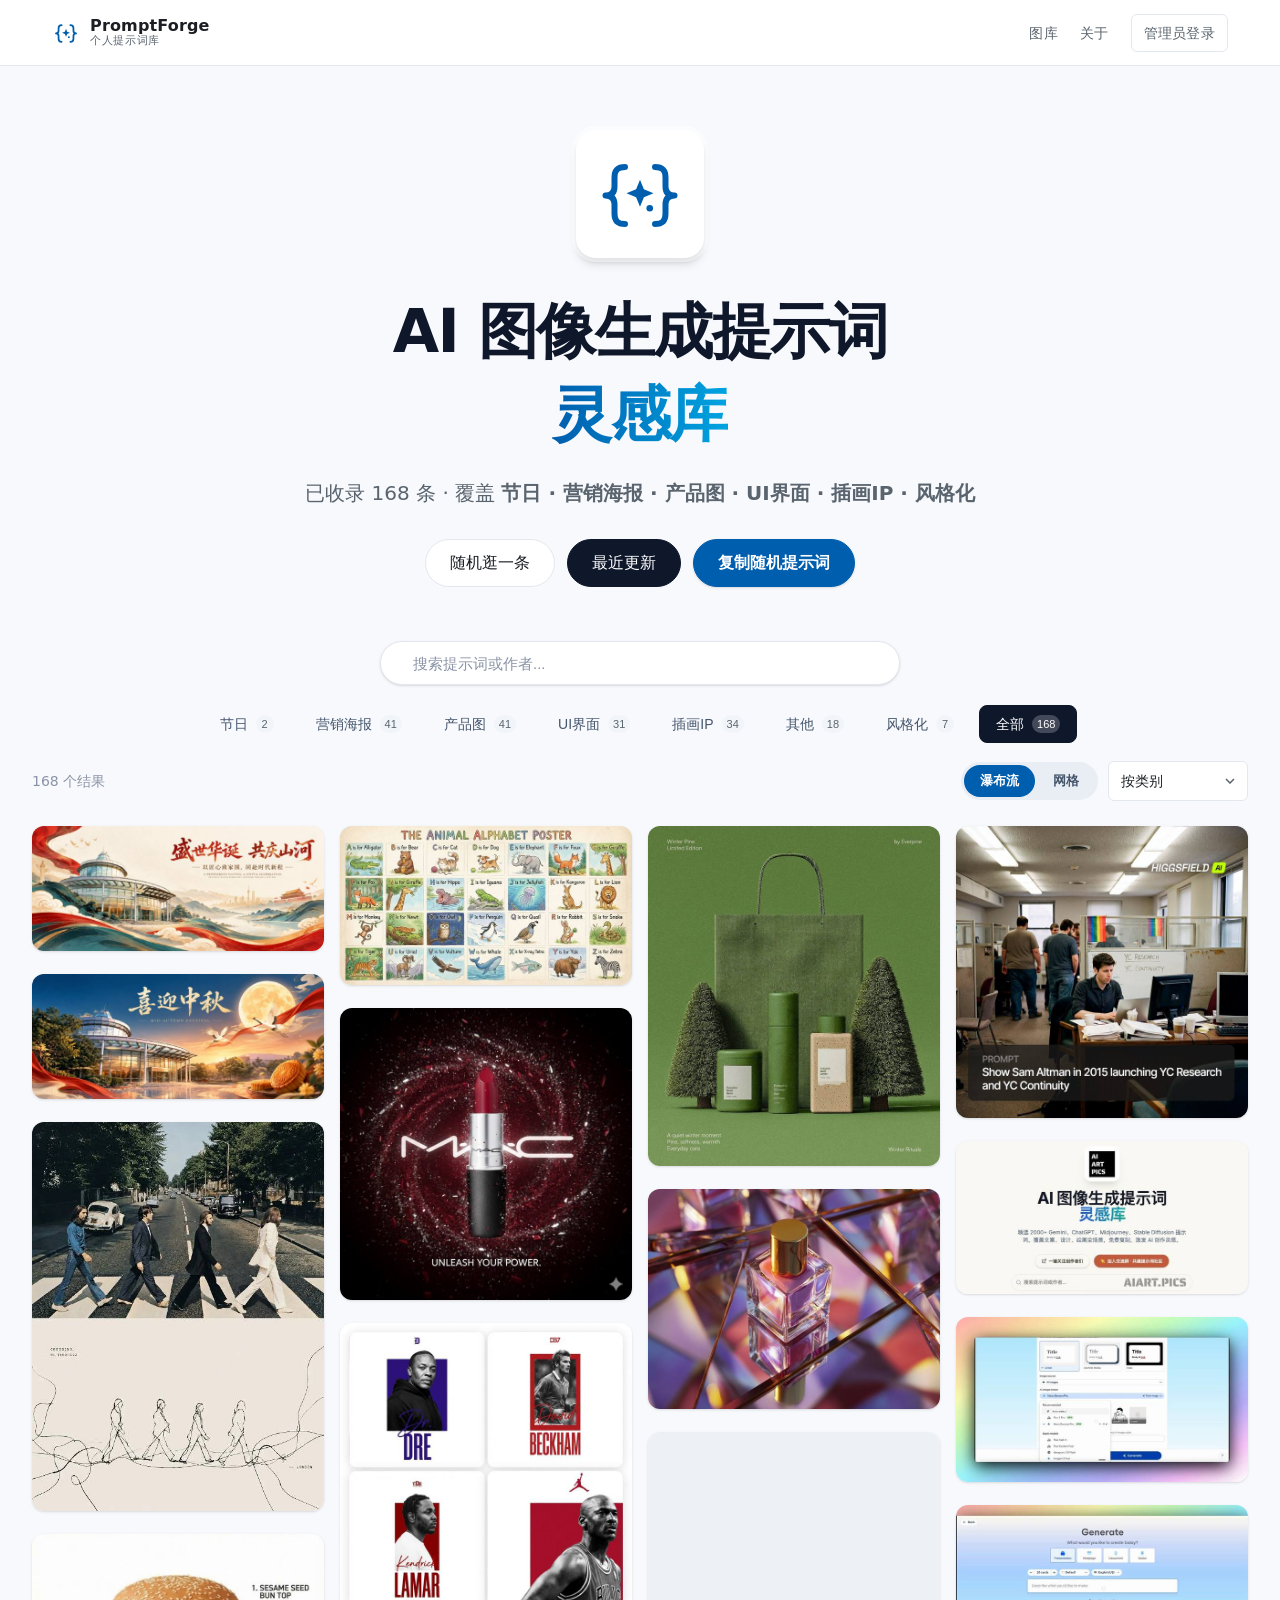
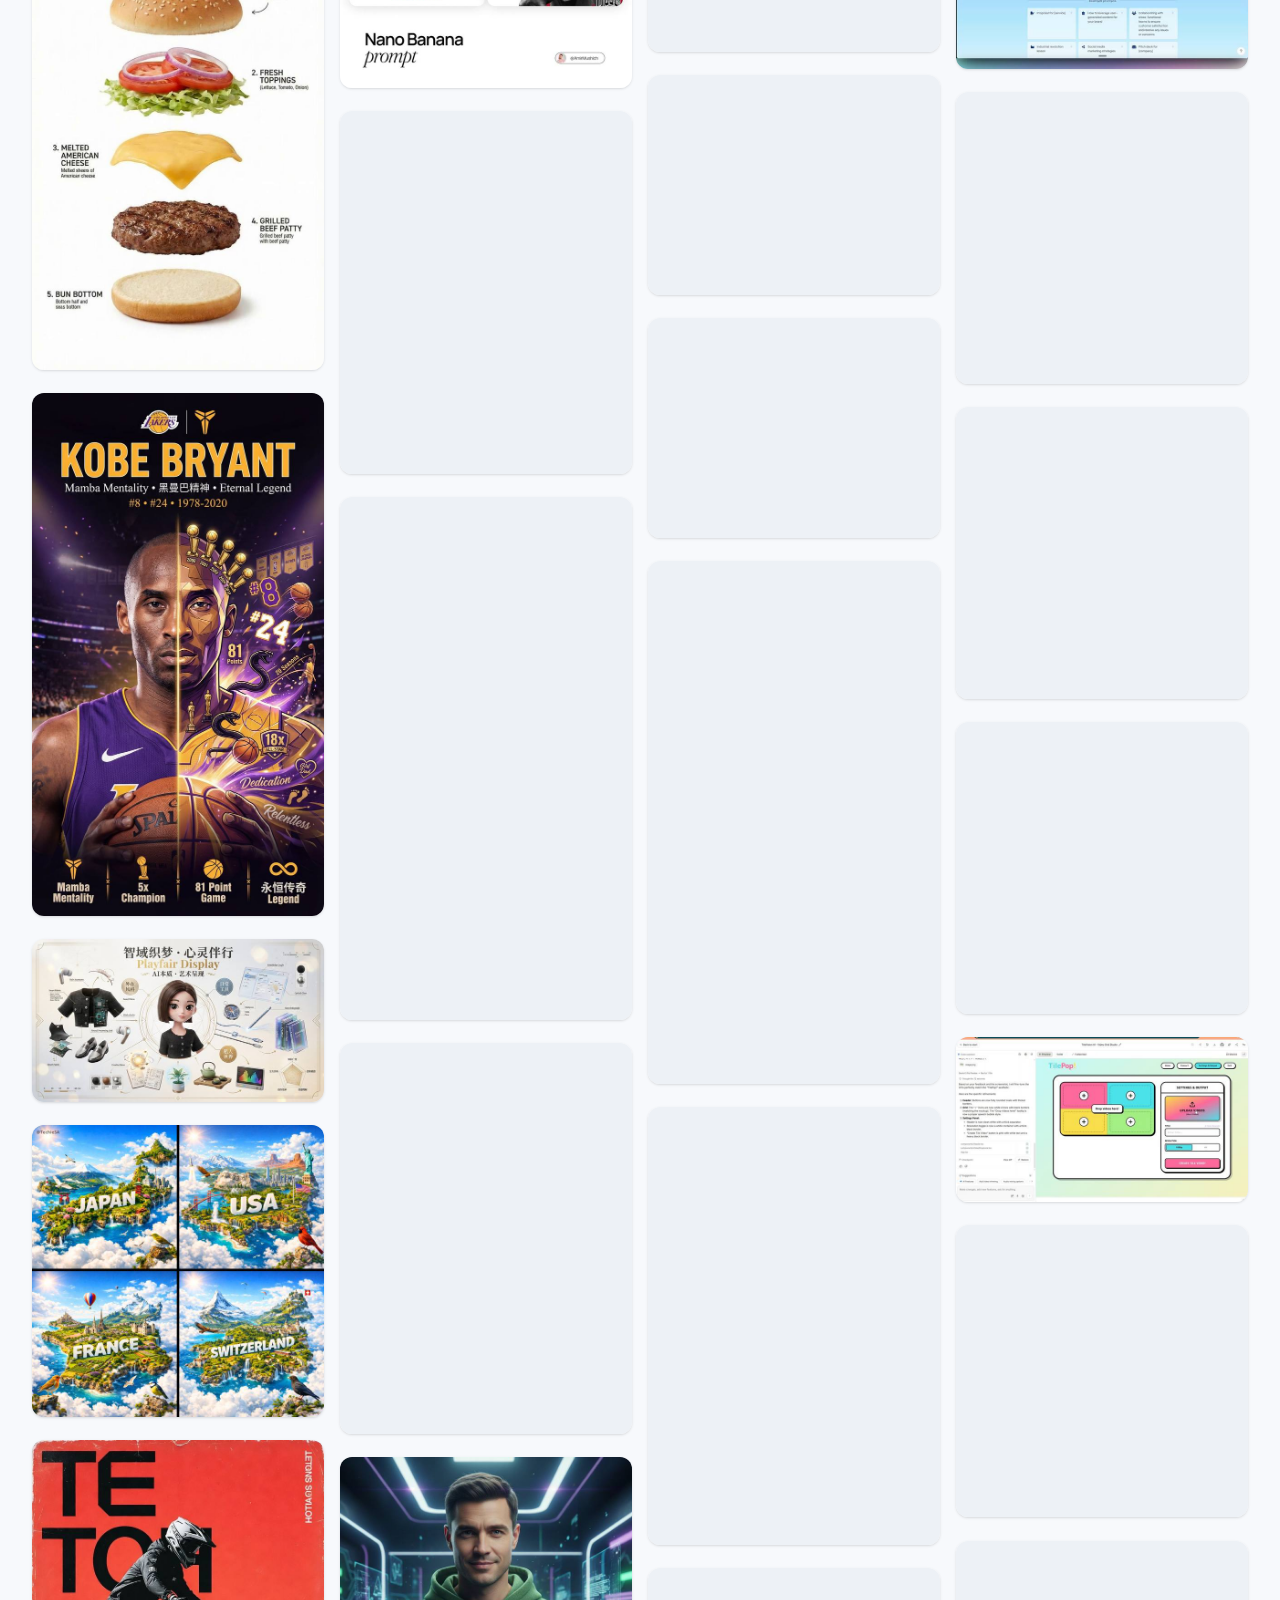
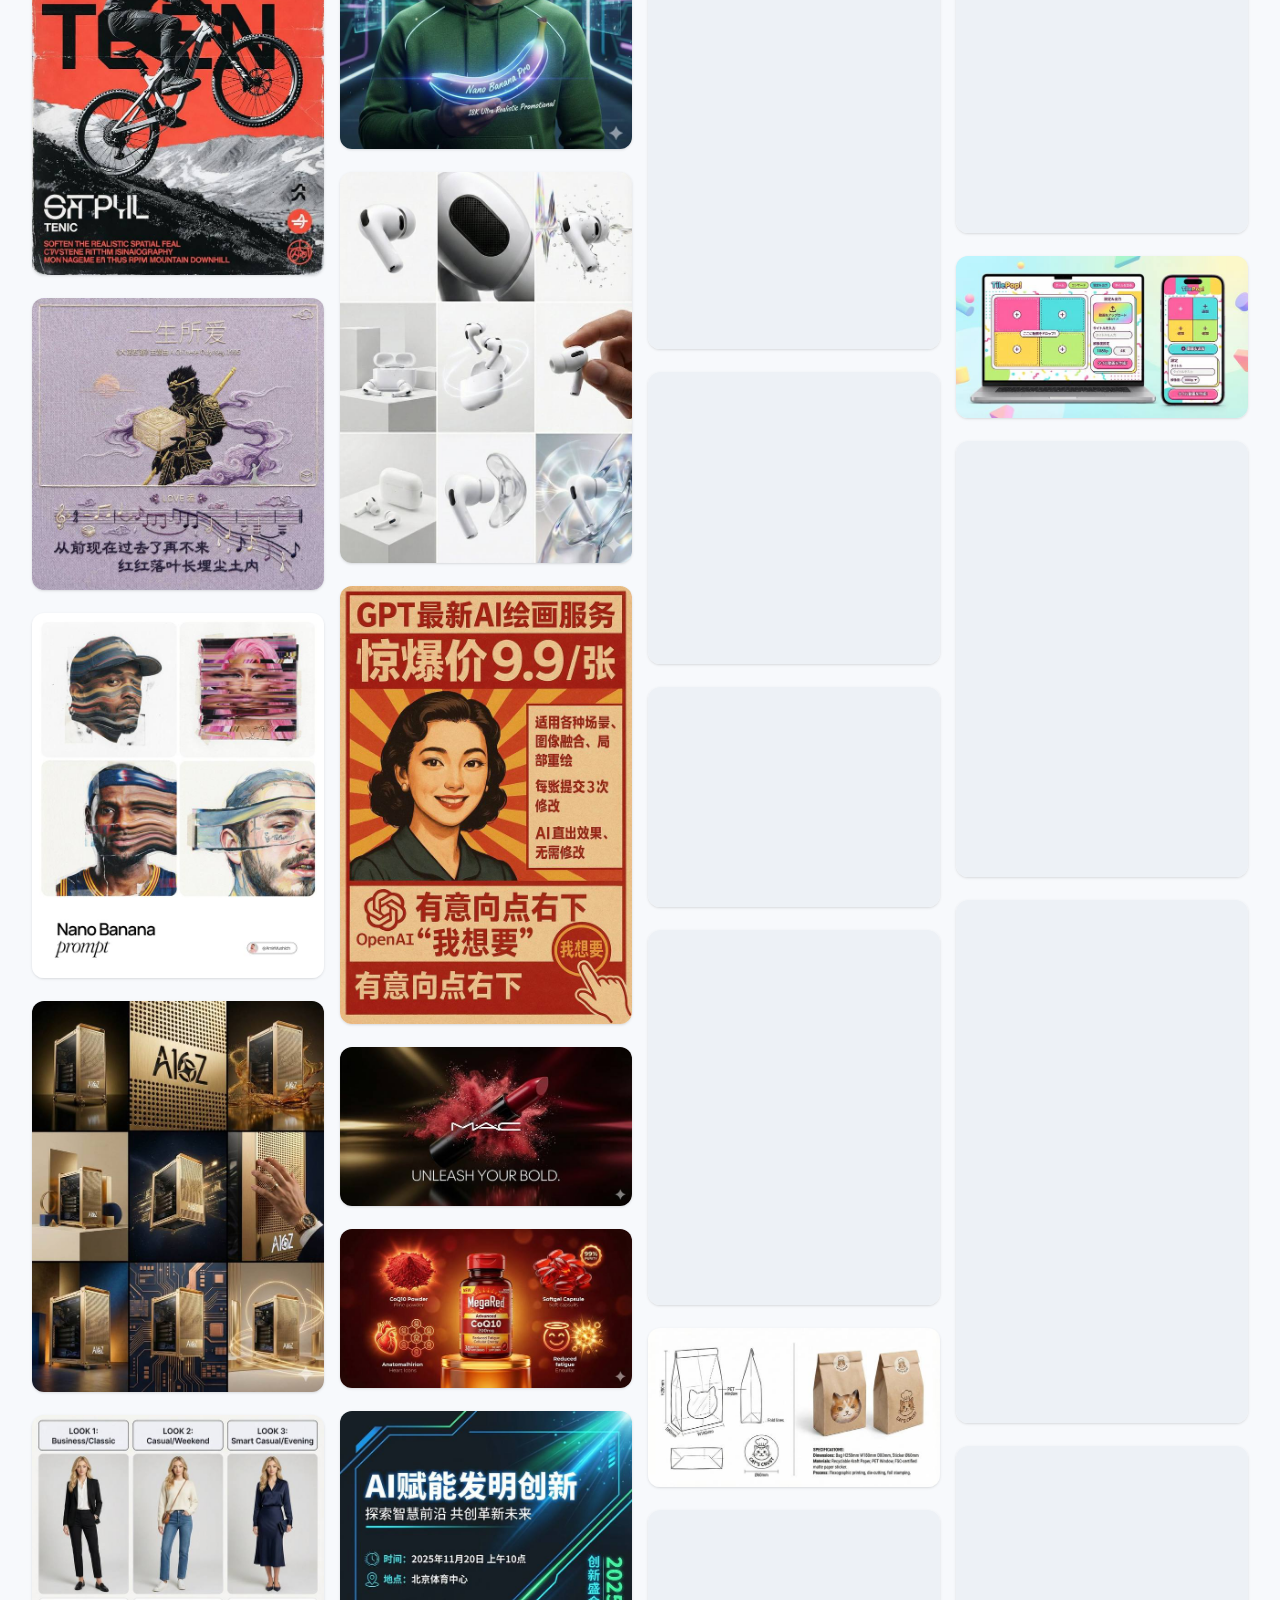
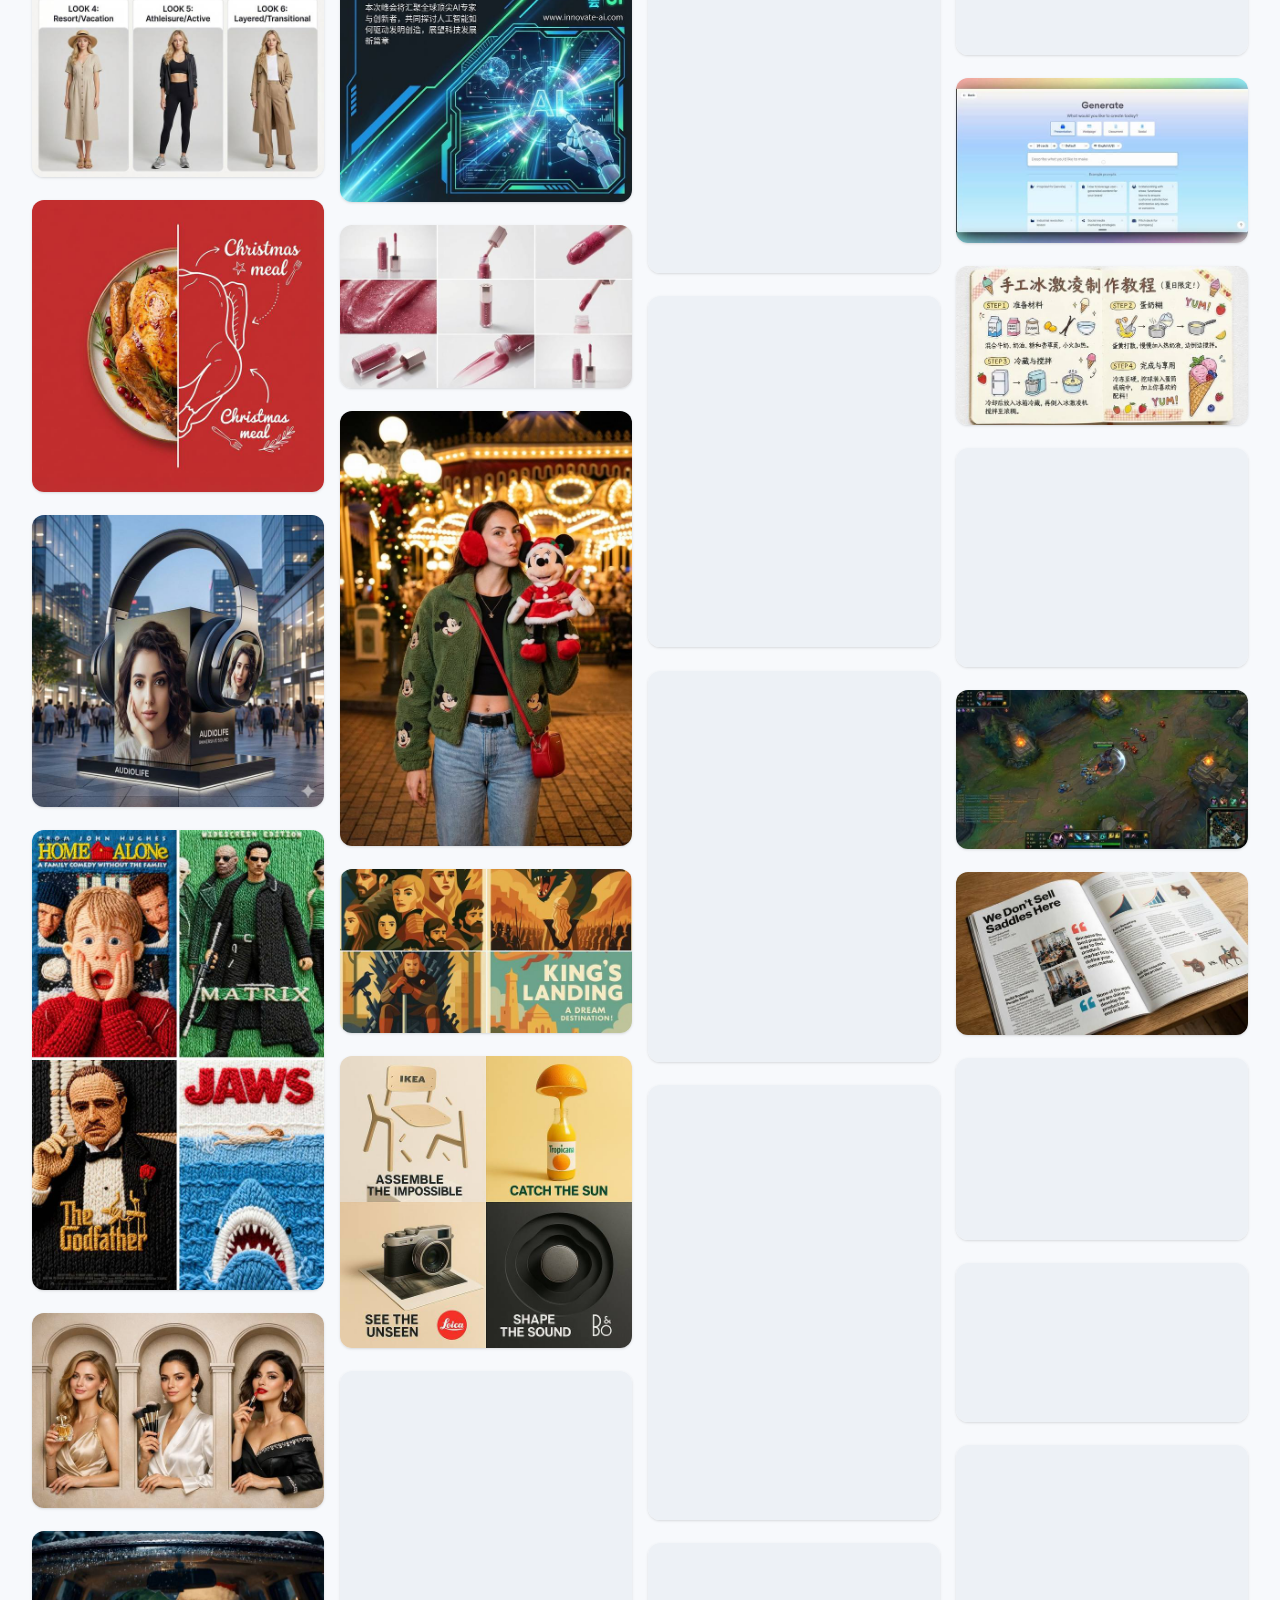
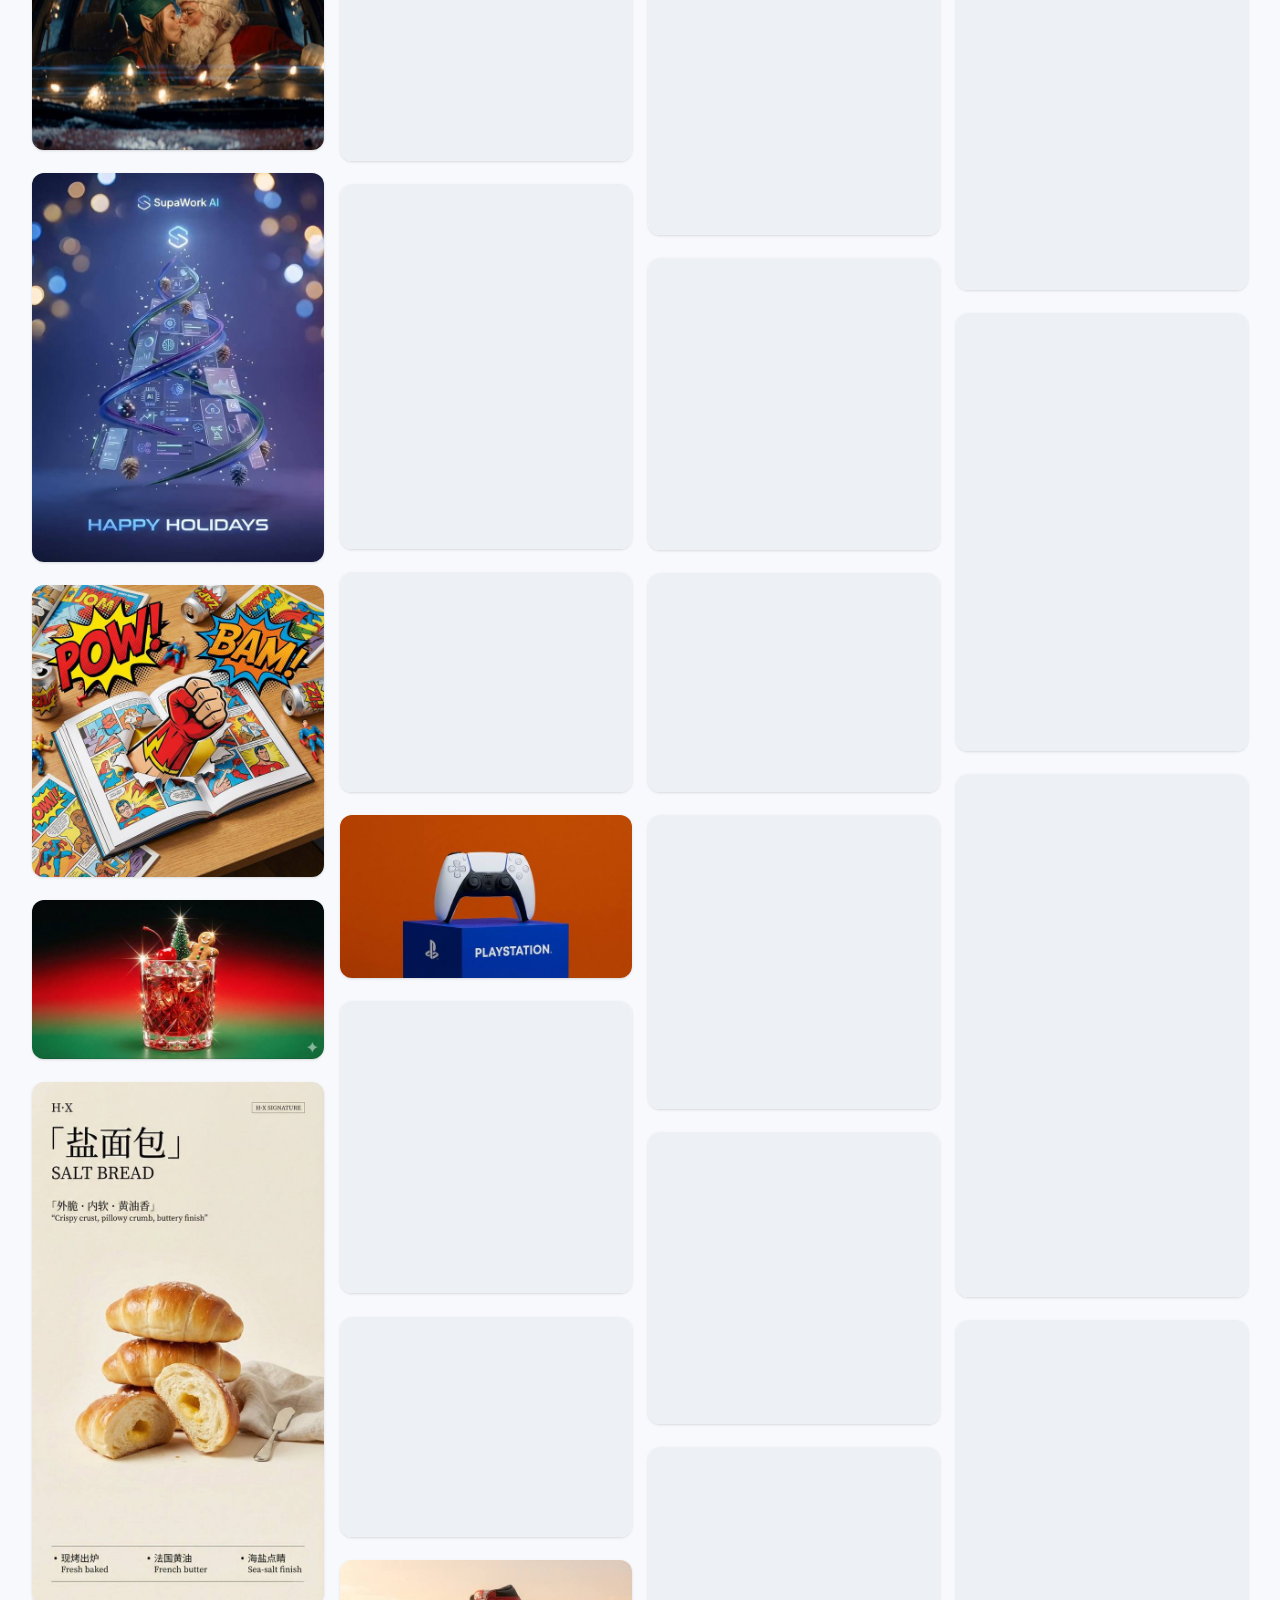
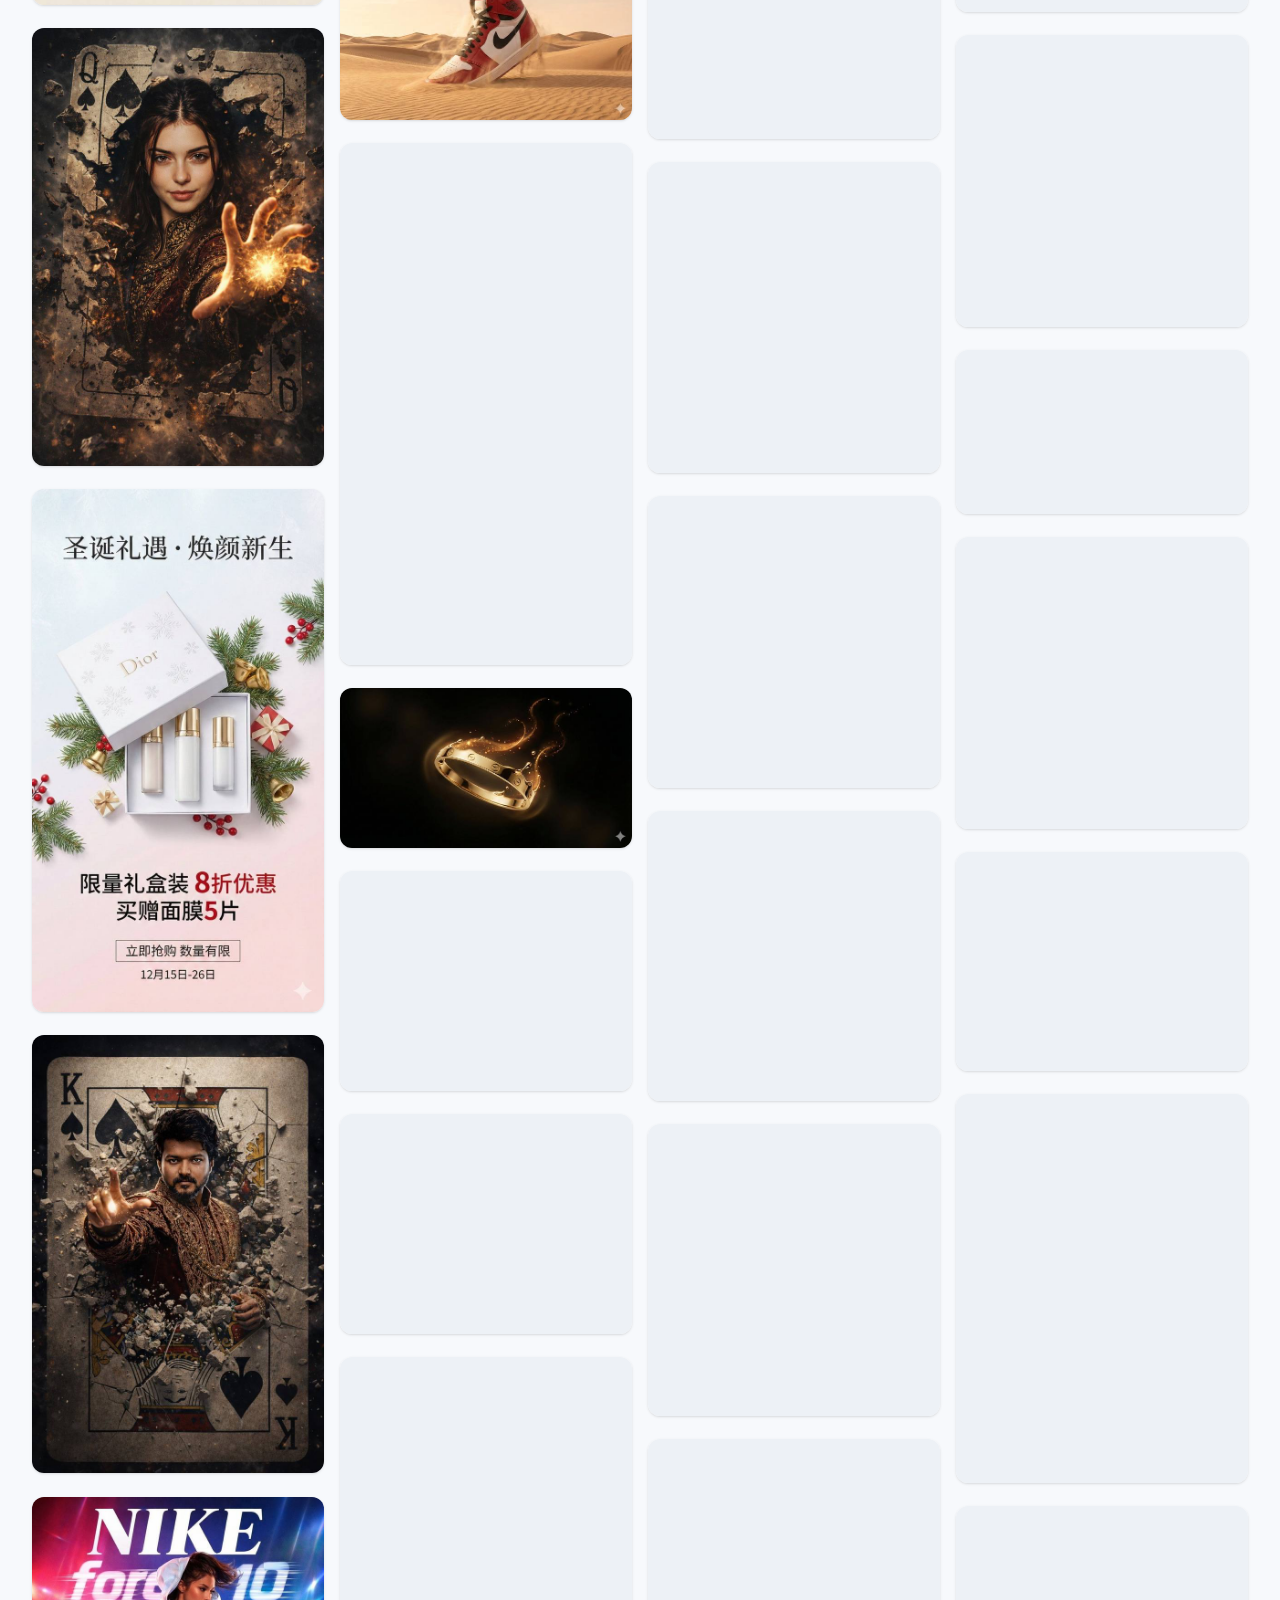
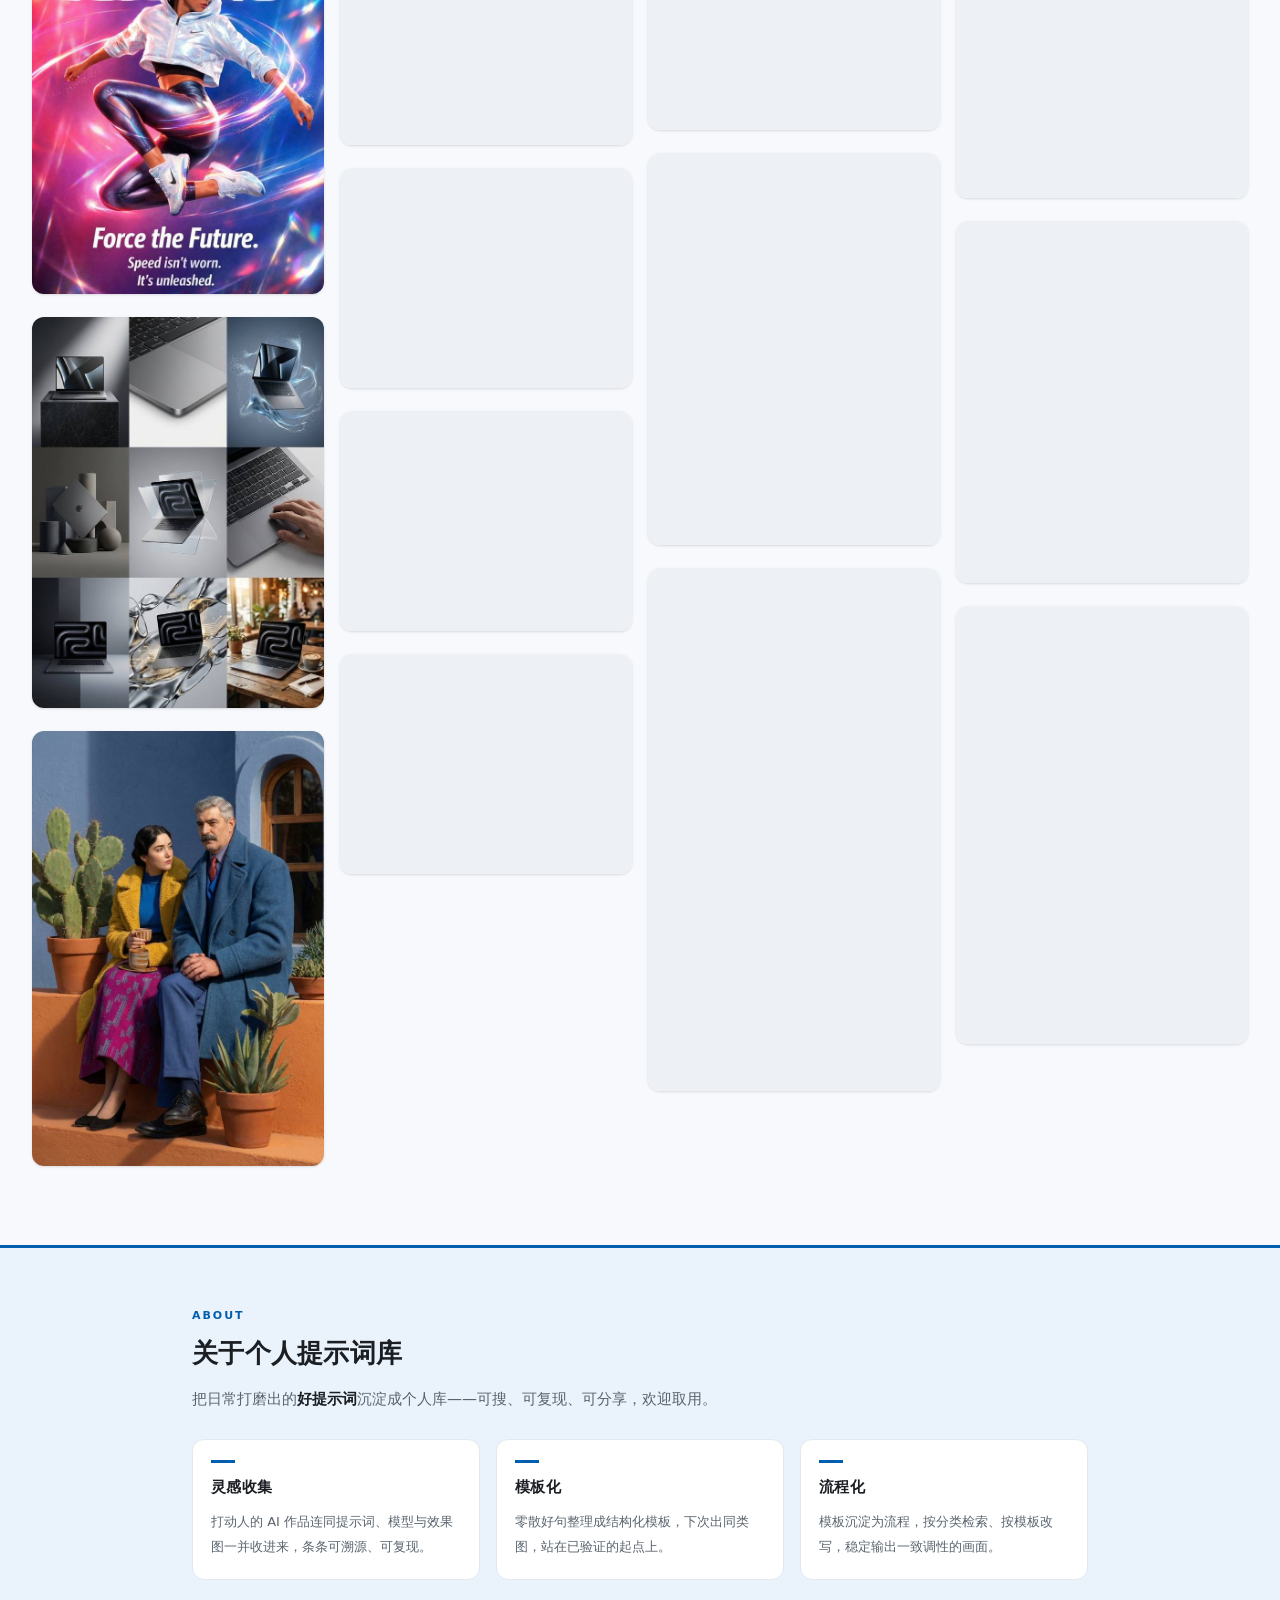
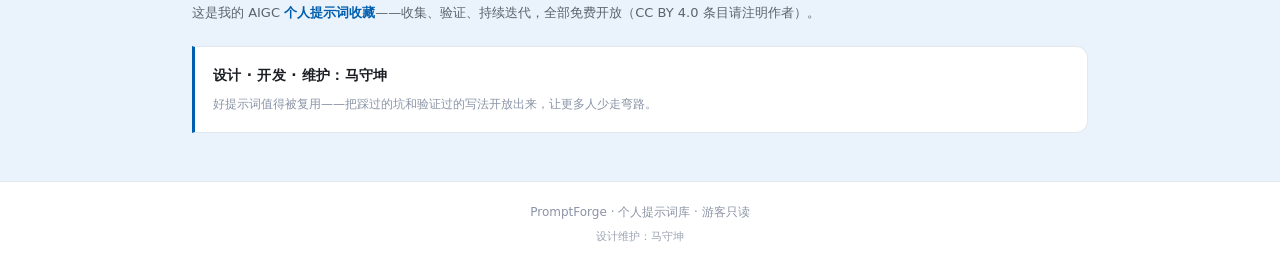
==== index.html @ 72016a8c "deploy: site new (2026-10-30T10:32:17+08:00)" ====
<!DOCTYPE html>
<html lang="zh-CN">
<head>
<meta charset="utf-8">
<meta name="viewport" content="width=device-width, initial-scale=1">
<title>PromptForge · 个人提示词库</title>
<link rel="icon" href="data/images/logo.svg">
<link rel="stylesheet" href="styles.css">
</head>
<body>
<header class="site-header">
  <div class="wrap header-inner">
    <a class="brand" href="#">
      <img class="brand-mark" src="data/images/logo.svg" alt="PromptForge">
      <span class="brand-name">PromptForge<em>个人提示词库</em></span>
    </a>
    <nav class="top-nav">
      <a href="#gallery">图库</a>
      <a href="#about">关于</a>
      <a href="admin.html" class="nav-admin">管理员登录</a>
    </nav>
  </div>
</header>

<section class="hero">
  <div class="hero-logo" aria-hidden="true">
    <img src="data/images/logo.svg" alt="">
  </div>
  <h1 class="hero-title">AI 图像生成提示词<br><span class="hero-title-accent">灵感库</span></h1>
  <p class="hero-slogan">已收录 <span id="hero-count">…</span> 条 · 覆盖 <span id="hero-cats"></span></p>
  <div class="hero-actions">
    <button id="hero-random" type="button" class="btn-hero">随机逛一条</button>
    <button id="hero-latest" type="button" class="btn-hero btn-hero-dark">最近更新</button>
    <button id="hero-copy" type="button" class="btn-hero btn-hero-primary">复制随机提示词</button>
  </div>
</section>

<!-- 书10C 控制条：搜索框 + 分类胶囊 + 计数排序 三条一体整体吸顶（页头正下方）。
     搜索框从 .hero 搬出（藏在 Hero 内正是它跟着滚走的原因）；容器 class 由 hero-search
     改 control-search——「控制条内不含任何 .hero-* 元素」是判卷断言③。
     书10E：控制条移出 main#gallery 成为其前置兄弟——原在 main 内，sticky 受容器末端约束，
     滚到图库底部会被推离吸顶位、下面露出一段卡片（用户反馈「固定模块应钉到滚动终点」）。
     移出后 sticky 范围 = body，吸顶直到文档终点，不再有「被推走」状态。 -->
<div class="control-bar" id="control-bar">
  <div class="control-search">
    <input id="search-input" type="search" placeholder="搜索提示词或作者..." autocomplete="off">
  </div>
  <nav id="category-nav" class="category-nav" aria-label="分类导航"></nav>
  <div class="grid-head">
    <span id="result-count" class="result-count"></span>
    <div class="grid-head-right">
      <div id="view-toggle" class="view-toggle" role="group" aria-label="视图切换">
        <button id="view-waterfall" type="button" class="view-btn is-active" data-view="waterfall" aria-pressed="true">瀑布流</button>
        <button id="view-grid" type="button" class="view-btn" data-view="grid" aria-pressed="false">网格</button>
      </div>
      <select id="grid-sort" class="sort-btn" aria-label="排序方式">
        <option value="recent">最新发布</option>
        <option value="oldest">最早发布</option>
        <option value="category" selected>按类别</option>
        <option value="title">按标题</option>
      </select>
    </div>
  </div>
</div>

<main class="gallery-wrap" id="gallery">
  <section id="card-grid" class="card-grid"></section>
</main>

<!-- 点卡弹窗：1080×864 居中，左 60% 图 / 右 40% 信息（对齐 aiart.pics） -->
<div id="detail" class="detail" aria-hidden="true" role="dialog" aria-modal="true">
  <div class="detail-mask" data-close="1"></div>
  <div class="detail-panel" role="document">
    <div class="detail-handle" aria-hidden="true"></div>
    <button id="detail-close" type="button" class="btn-close" aria-label="关闭">×</button>

    <!-- 左 60%：效果图（多图切换移入此处） -->
    <div class="detail-media">
      <img id="detail-image" src="" alt="">
      <button id="detail-prev" type="button" class="nav-arrow prev" aria-label="上一张">‹</button>
      <button id="detail-next" type="button" class="nav-arrow next" aria-label="下一张">›</button>
      <span id="detail-img-count" class="img-count"></span>
    </div>

    <!-- 右 40%：信息 + 提示词 + 一键复制（排版对齐参考站：徽章→标题→作者/分类→标签→提示词卡→CTA 条） -->
    <div class="detail-body">
      <div class="detail-body-head">
        <span id="detail-model" class="detail-model-badge"></span>
      </div>
      <h2 id="detail-title" class="detail-title"></h2>
      <div class="detail-author-line">
        <span id="detail-category" class="detail-category"></span>
        <span>贡献人 <b id="detail-author" class="detail-author"></b></span>
      </div>
      <div class="block">
        <div id="detail-tags" class="tag-row"></div>
      </div>
      <div class="prompt-card">
        <div class="block-head">
          <h3 class="block-label">提示词</h3>
          <button id="detail-copy-sm" type="button" class="btn-copy-sm">复制</button>
        </div>
        <pre id="detail-prompt" class="prompt-block"></pre>
      </div>
      <div class="prompt-card is-hidden" id="detail-negative-block">
        <div class="block-head">
          <h3 class="block-label">负向提示词</h3>
        </div>
        <pre id="detail-negative" class="prompt-block is-negative"></pre>
      </div>
      <dl class="meta-grid meta-grid-sub">
        <dt>来源</dt><dd id="detail-source"></dd>
        <dt>创建</dt><dd id="detail-date"></dd>
        <dt>更新</dt><dd id="detail-updated"></dd>
      </dl>
      <div class="detail-cta">
        <button id="detail-copy" type="button" class="btn-copy-main">复制提示词</button>
      </div>
      <span id="copy-feedback" class="copy-feedback" aria-live="polite"></span>
    </div>
  </div>
</div>

<section id="about" class="about" aria-label="关于">
  <div class="about-inner">
    <p class="about-kicker">ABOUT</p>
    <h2 class="about-title">关于个人提示词库</h2>
    <p class="about-lead">
      把日常打磨出的<strong>好提示词</strong>沉淀成个人库——可搜、可复现、可分享，欢迎取用。
    </p>

    <div class="about-grid">
      <article class="about-card">
        <h3>灵感收集</h3>
        <p>打动人的 AI 作品连同提示词、模型与效果图一并收进来，条条可溯源、可复现。</p>
      </article>
      <article class="about-card">
        <h3>模板化</h3>
        <p>零散好句整理成结构化模板，下次出同类图，站在已验证的起点上。</p>
      </article>
      <article class="about-card">
        <h3>流程化</h3>
        <p>模板沉淀为流程，按分类检索、按模板改写，稳定输出一致调性的画面。</p>
      </article>
    </div>

    <p class="about-asset">
      这是我的 AIGC <strong>个人提示词收藏</strong>——收集、验证、持续迭代，全部免费开放（CC BY 4.0 条目请注明作者）。
    </p>

    <div class="about-credit">
      <p class="about-credit-org">设计 · 开发 · 维护：马守坤</p>
      <p class="about-credit-note">
        好提示词值得被复用——把踩过的坑和验证过的写法开放出来，让更多人少走弯路。
      </p>
    </div>
  </div>
</section>

<footer class="site-footer">
  <div class="wrap">
    <p class="footer-main">PromptForge · 个人提示词库 · 游客只读</p>
    <p class="footer-note">设计维护：马守坤</p>
  </div>
</footer>

<!-- 悬浮回顶：滚过约一屏后右下角浮现，点击平滑回顶 -->
<button id="back-to-top" type="button" class="back-to-top" aria-label="回到顶部">
  <svg width="18" height="18" viewBox="0 0 18 18" fill="none" aria-hidden="true">
    <path d="M9 14V4M4 8.5 9 3.5l5 5" stroke="currentColor" stroke-width="1.8"
      stroke-linecap="round" stroke-linejoin="round"/>
  </svg>
</button>

<script src="app.js"></script>
</body>
</html>
---- styles.css ----
/* 视觉对齐参考站 aiart.pics（Playwright 黑盒实测 computed style，真值见 PROGRESS.md 书4·任务V）
 * 采用参考站的**版式 / 字阶 / 几何 / 交互**；**底色改冷白**（用户拍板：不跟参考站暖米，
 * 改与品牌色 #005EAE 同一冷调）。换色规则：参考站三处强调色（珊瑚主 CTA/计数、
 * 蓝复制钮/模型徽章、靛作者片）统一收口到品牌色 #005EAE 系，不引入站外色相。
 * 标签样式沿用本站既有风格。
 *
 * 交互动效参数对齐参考站：
 *   卡片 transition-all duration-300 (0.3s) cubic-bezier(0.4,0,0.2,1)
 *   卡片 rounded-xl = 12px，hover:-translate-y-1(-4px)，shadow-sm → hover:shadow-xl
 *   图片 transition-transform duration-500(0.5s) group-hover:scale-110
 *   压字层 opacity-0 → group-hover:opacity-100（默认全隐藏，关键交互）
 *   入场 animate-fade-in 0.6s ease-out backwards */
:root{
  --brand:#005EAE;
  --brand-soft:#EAF3FB;
  --brand-2:#00A3E0;              /* 标题渐变第二段（品牌色系，非站外色相） */
  --ink:#1B1F24;                  /* 正文 冷黑 */
  --ink-strong:#0f172b;           /* 大标题 / 激活胶囊底 */
  --ink-2:#5A646E;                /* 副标 */
  --ink-3:#8A94A6;                /* 弱文字 */
  --ink-4:#45556c;                /* 未激活胶囊字 */
  --line:#E3E8EE;                 /* 冷灰边框 */
  --bg:#FFFFFF;                   /* 卡底 纯白 */
  --bg-page:#F7F9FC;              /* 页底 冷白 */
  --bg-hold:#EDF1F6;              /* 卡占位骨架（冷调） */
  --bg-muted:#E9EEF4;             /* 弹窗图区底（冷调） */
  --bg-tag:#F1F5F9;               /* 标签底 */
  --radius:12px;                  /* rounded-xl */
  --ease:cubic-bezier(0.4, 0, 0.2, 1);   /* 参考站统一缓动 */
  --dur:300ms;                    /* duration-300 */
  --dur-img:500ms;                /* duration-500 图片缩放 */
  --shadow-sm:0 1px 3px 0 rgba(0,0,0,.10), 0 1px 2px -1px rgba(0,0,0,.10);
  --shadow-xl:0 4px 4px 0 rgba(0,0,0,.10), 0 8px 10px -1px rgba(0,0,0,.10);
  --shadow-hover-ring:0 0 0 4px rgba(0,94,174,.5);
}
@keyframes fade-in{from{opacity:0;transform:translateY(8px)}to{opacity:1;transform:translateY(0)}}
@keyframes overlay-in{from{opacity:0}to{opacity:1}}
@keyframes panel-in{from{transform:scale(.97) translateY(10px);opacity:.5}to{transform:scale(1) translateY(0);opacity:1}}
@media (prefers-reduced-motion: reduce){
  *,*::before,*::after{animation-duration:.01ms !important;animation-iteration-count:1 !important;
    transition-duration:.01ms !important;scroll-behavior:auto !important}
}
*{box-sizing:border-box}
html,body{margin:0;padding:0}
body{
  background:var(--bg-page);
  color:var(--ink);
  font:16px/24px ui-sans-serif,system-ui,-apple-system,BlinkMacSystemFont,"Segoe UI",Roboto,
    "Helvetica Neue",Arial,"Noto Sans","PingFang SC","Microsoft YaHei",sans-serif;
  -webkit-font-smoothing:antialiased;
}
.wrap{max-width:1240px;margin:0 auto;padding:0 32px}
/* 图库区全宽容器（对齐参考站 max-w-screen-2xl + px-8）。
 * 1440 视口下：内容宽 = 1440 - 32×2 = 1376；4 列 332 + 3×16 间距 = 1376 */
.gallery-wrap{max-width:1680px;margin:0 auto;padding:0 32px}

/* 顶栏：品牌 + 右导航（搜索已移入 hero） */
.site-header{background:var(--bg);border-bottom:1px solid var(--line);position:sticky;top:0;z-index:20}
.header-inner{display:flex;align-items:center;justify-content:space-between;gap:24px;height:65px}
.top-nav{display:flex;align-items:center;gap:22px}
.top-nav a{
  color:var(--ink-2);text-decoration:none;font-size:14px;font-weight:500;letter-spacing:.02em;
  transition:color var(--dur) var(--ease);
}
.top-nav a:hover{color:var(--brand)}
.top-nav a.nav-admin{
  padding:6px 12px;border-radius:6px;border:1px solid var(--line);
  transition:border-color var(--dur) var(--ease),color var(--dur) var(--ease),
    background-color var(--dur) var(--ease);
}
.top-nav a.nav-admin:hover{border-color:var(--brand);background:var(--brand-soft)}

/* ===== Hero：居中，logo 方块 → 双行标题 → 副标 → CTA（搜索框已搬进控制条，书10C） ===== */
.hero{
  display:flex;flex-direction:column;align-items:center;text-align:center;
  padding:64px 24px 40px;                  /* 底部 40px：搬走搜索框后撑住版面，视觉不许塌 */
  animation:fade-in .6s ease-out backwards;
}
.hero-logo{
  width:128px;height:128px;border-radius:20px;background:#fff;
  display:flex;align-items:center;justify-content:center;padding:16px;
  box-shadow:0 0 0 4px rgba(255,255,255,.5),var(--shadow-xl);
  transition:transform var(--dur) var(--ease),box-shadow var(--dur) var(--ease);
}
.hero-logo:hover{transform:translateY(-3px) scale(1.03);box-shadow:0 0 0 4px rgba(255,255,255,.6),0 8px 20px rgba(0,0,0,.18)}
.hero-logo img{width:96px;height:96px;display:block;object-fit:contain}
.hero-title{
  margin:32px 0 0;font-size:60px;line-height:82.5px;font-weight:800;letter-spacing:-1.5px;
  color:var(--ink-strong);text-wrap:balance;
}
/* 第二行渐变（参考站 from-blue-600 to-teal-500 → 本站收口品牌色系） */
.hero-title-accent{
  background:linear-gradient(to right,var(--brand) 0%,var(--brand-2) 100%);
  -webkit-background-clip:text;background-clip:text;
  color:transparent;letter-spacing:-1.5px;
}
.hero-slogan{
  margin:24px 0 0;max-width:672px;font-size:20px;line-height:28px;color:var(--ink-2);
  text-wrap:balance;
}
.hero-actions{display:flex;flex-wrap:wrap;justify-content:center;gap:12px;margin:32px 0 0}
.btn-hero{
  height:48px;padding:12px 24px;border-radius:999px;
  border:1px solid var(--line);background:var(--bg);color:var(--ink);
  font-size:16px;font-weight:500;cursor:pointer;
  transition:border-color var(--dur) var(--ease),color var(--dur) var(--ease),
    background-color var(--dur) var(--ease),box-shadow var(--dur) var(--ease),
    transform var(--dur) var(--ease);
}
.btn-hero:hover{border-color:var(--brand);color:var(--brand);box-shadow:var(--shadow-sm)}
.btn-hero:active{transform:scale(.96)}
/* 三枚 hero 钮 = 浅底 / 深底 / 主色实底（对齐参考站三态） */
.btn-hero-dark{background:var(--ink-strong);border-color:var(--ink-strong);color:#fff}
.btn-hero-dark:hover{background:#1c2740;border-color:#1c2740;color:#fff;box-shadow:var(--shadow-sm)}
.btn-hero-primary{background:var(--brand);border-color:var(--brand);color:#fff;font-weight:700;
  box-shadow:var(--shadow-sm)}
.btn-hero-primary:hover{background:#00539C;border-color:#00539C;color:#fff;box-shadow:var(--shadow-xl)}
/* 书10C：搜索框从 .hero 搬进控制条，class 由 hero-search 改 control-search
 * （判卷断言③：控制条内不含任何 .hero-* 元素）。原 max-width:672px/margin:32px 去掉——
 * 在控制条内要撑满版心，否则吸住时上方带空白、宽度与版心脱节。 */
.control-search{width:100%}
.brand{display:flex;align-items:center;gap:10px;text-decoration:none;color:var(--ink);flex:0 0 auto;
  transition:opacity var(--dur) var(--ease)}
.brand:hover{opacity:.82}
.brand-mark{width:28px;height:28px;display:block;flex:0 0 auto}
.brand-name{display:flex;flex-direction:column;line-height:1.15;
  font-size:16px;font-weight:600;letter-spacing:.01em}
.brand-name em{font-style:normal;font-size:11px;font-weight:400;color:var(--ink-2);letter-spacing:.06em}
.search{flex:1 1 auto;display:flex;justify-content:flex-end}
/* 书10D 修正③：搜索框回归参考图——桌面窄居中（max-width:520px）、高 44px、字号 15px。
 * 书10c 曾改成撑满版心（56px/18px）偏离参考图，本轮回改；控件自身浅底细边框圆角不动。
 * 桌面用 max-width + margin auto 居中（grid area 内），移动端在媒体查询里全宽。 */
#search-input{
  width:100%;max-width:520px;height:44px;margin:0 auto;
  padding:6px 36px 6px 32px;
  border:1px solid var(--line);border-radius:999px;
  background:var(--bg);color:var(--ink);font-size:15px;outline:none;
  box-shadow:var(--shadow-sm);
  transition:border-color var(--dur) var(--ease),box-shadow var(--dur) var(--ease);
}
#search-input::placeholder{color:var(--ink-3)}
#search-input:hover{border-color:#C9D4DF}
#search-input:focus{border-color:var(--brand);box-shadow:0 0 0 4px rgba(0,94,174,.12),var(--shadow-sm)}

/* ===== 书10D 控制条：搜索框 + 分类胶囊 + 计数排序 三条一体，整体吸顶 =====
 * 位置：main#gallery 内最前（容器够高才钉得住整段网格）；钉在页头正下方。
 * top = 实测页头高度：桌面 66px（inner 65 + border 1px）、移动端 63px（inner 62 + border 1px）。
 * z-index 25：高于页头(20) 防内容从缝里透出，低于详情弹窗(40) 与更新细条(60)。
 * 视觉（书10D 回归参考图，书10E 去毛玻璃）：常态容器**完全隐形**——background 透明、
 * 无 border-bottom、无 box-shadow，直接躺在页面冷白底（--bg-page:#F7F9FC）上；
 * 吸顶态（app.js 加 .is-stuck）才垫一层页底冷白 (247,249,252) 的 82% 半透明 + hairline
 * ——完全透明时卡片效果图会从控件后面滚过、文字糊成不可读；取页面底色而非白卡。
 * **书10E：backdrop-filter 毛玻璃已去掉**（领导不喜欢），只留半透明底色（82% 不透明度
 * 不加 blur 也保文字可读）；吸顶态不许有 box-shadow。
 * 已知边界（非缺陷）：sticky 受 main#gallery 末端约束，滚到关于/页脚区控制条随容器离场。 */
.control-bar{
  /* 书10G 修（用户反馈：页头与控制条之间有横向缝隙露出瀑布流）：
     top 改用 CSS 变量 --hdr-h，由 app.js 在 boot/resize 时按**实测页头高度**写入。
     此前硬编码 66px —— 页头高度是内容决定的（字体渲染/浏览器缩放/语言环境都会变），
     实测把页头压到 61px 时吸顶态露出 5px 缝、缝内就是 card-grid（复现用户截图）。
     变量未就绪时回退 66px（桌面实测值）。 */
  position:sticky;top:var(--hdr-h, 66px);z-index:25;
  /* 书10F：常态即用**不透明页底冷白实底**——与页面底色同色（视觉上仍看不出底板），
     但卡片滚过时被完全遮断、绝不透出。此前常态 transparent + 吸顶时才转实底，
     转化靠 transition:background-color，实测滚动到吸顶临界点时量到 rgba(...,0.886)
     这层过渡中间态，卡片从底下透出（用户红框标注的露出）。 */
  background:var(--bg-page);
  border-bottom:1px solid transparent;        /* 常态无可见边框（颜色透明） */
  /* 书10F 修（用户反馈 2）：底色必须铺满**整个视口宽**，否则宽视口下控制条比视口窄
     （旧 max-width:1680px + margin auto，实测 1920 下 barLeft=120/barW=1680），
     两侧各 120px 空档里下方的卡片直接露出来（截图已复现）。
     故本层不设 max-width —— 用 `.control-bar > *` 的内边距把内容对齐版心。 */
  display:grid;grid-template-areas:"search" "cats" "count";gap:10px 0;   /* 书10E 反馈1：行间距 10px（+cats padding 10 = 20px） */
  /* 书10F 修（用户反馈 2）：底色铺满整个视口宽（不设 max-width），内容用 padding 对齐 1680 版心。
     `(100% - 1680px)/2 + 32px` 在宽视口下算出与 .gallery-wrap 卡片左缘一致的缩进（1920 → 152px），
     窄视口下 max() 兜底 32px。百分比基准是 body 内容宽（已排除滚动条），比 100vw 更准。 */
  padding:14px max(32px, calc((100% - 1680px) / 2 + 32px)) 0;
  /* 书10F：**去掉 background-color 过渡**——吸顶是开关语义，渐变只会制造半透明露出窗口；
     只保留 border-bottom-color 的过渡（细线显现更柔和）。 */
  transition:border-bottom-color var(--dur) var(--ease);
}
/* 书10D 修正② + 书10E 反馈6 + 书10F：吸顶态同色实底 + hairline，无投影、无毛玻璃。
 * 卡片滚到控制条下方被完全遮断（截断），不透过。 */
.control-bar.is-stuck{
  border-bottom-color:var(--line);
}
.control-search{grid-area:search;display:flex;justify-content:center}
.control-bar .category-nav{grid-area:cats}
.control-bar .grid-head{grid-area:count}

/* 分类导航：px-4 py-2 圆角 8px 字号 14/500，激活=深底白字（对齐参考站胶囊）
 * 书10C：胶囊收进控制条（与搜索框、计数排序一体吸顶），本条只管胶囊自身排布——
 * sticky/top/z-index/白底/下线全部上交 .control-bar，nav 恢复为普通块。
 * 原 padding:36px 0 8px 的 36px 上边距是「与 Hero 的间距」，进控制条后由控制条内边距统一管。 */
.category-nav{display:flex;flex-wrap:wrap;gap:8px;justify-content:center;padding:10px 0 2px}
.cat-chip{
  display:inline-flex;align-items:center;gap:8px;
  padding:8px 16px;border:1px solid transparent;
  border-radius:8px;background:transparent;
  color:var(--ink-4);font-size:14px;font-weight:500;line-height:20px;cursor:pointer;
  transition:background-color var(--dur) var(--ease),border-color var(--dur) var(--ease),
    color var(--dur) var(--ease),transform var(--dur) var(--ease);
}
.cat-chip:hover{background:var(--bg-tag);color:var(--ink-strong)}
.cat-chip:active{transform:scale(.97)}
.cat-chip.is-active{background:var(--ink-strong);border-color:var(--ink-strong);color:#fff}
.cat-count{
  min-width:18px;height:18px;padding:0 5px;border-radius:9px;
  background:var(--bg-tag);color:var(--ink-2);
  font-size:11px;line-height:18px;text-align:center;font-variant-numeric:tabular-nums;
}
.cat-chip.is-active .cat-count{background:rgba(255,255,255,.22);color:#fff}

/* 网格头：左「N 个结果」右排序钮。书10C：收进控制条，border-bottom 与 padding 上交控制条
 * （书10D 起常态无边框、无底板，容器完全隐形；hairline 只在吸顶态出现）。 */
.grid-head{display:flex;align-items:center;justify-content:space-between;gap:12px;padding:6px 0 8px}
.grid-title{margin:0;font-size:15px;font-weight:600;letter-spacing:.04em}
.result-count{font-size:14px;color:var(--ink-3);font-variant-numeric:tabular-nums}
.result-count b{color:var(--brand);font-weight:700}
/* 书6：排序条右侧 = 说明文案 + 排序控件；文案解释多类计数口径 */
.grid-head-right{display:flex;align-items:center;gap:10px;flex-wrap:wrap;justify-content:flex-end}
.view-toggle{display:inline-flex;gap:2px;background:var(--bg-muted);border-radius:999px;padding:3px}
.view-btn{border:0;background:transparent;color:var(--ink-4);font-size:13px;line-height:20px;font-weight:600;
  padding:6px 16px;border-radius:999px;cursor:pointer;transition:background var(--dur) var(--ease),color var(--dur) var(--ease)}
.view-btn:hover{color:var(--ink-strong)}
.view-btn.is-active{background:var(--brand);color:#fff;font-weight:700;box-shadow:none}
.view-btn:focus-visible{outline:2px solid var(--brand);outline-offset:2px}
.hero-cats-line{margin-top:8px;font-size:13px;line-height:22px;color:var(--ink-3);letter-spacing:.01em}
.hero-cats-label{color:var(--ink-3)}
#hero-cats{color:var(--ink-2);font-weight:600}
.sort-btn{
  width:140px;height:40px;padding:8px 12px;border:1px solid var(--line);border-radius:6px;
  background:var(--bg);color:var(--ink);font-size:14px;cursor:pointer;font-family:inherit;
  transition:border-color var(--dur) var(--ease),color var(--dur) var(--ease),background-color var(--dur) var(--ease);
}
.sort-btn:hover{border-color:var(--brand);color:var(--brand)}
.sort-btn.is-active{background:var(--ink-strong);border-color:var(--ink-strong);color:#fff}
/* 排序控件（select）：去原生外观、补内边距给箭头让位 */
select.sort-btn{
  appearance:none;-webkit-appearance:none;padding:8px 30px 8px 12px;line-height:22px;
  background-image:url("data:image/svg+xml;charset=utf8,%3Csvg xmlns='http://www.w3.org/2000/svg' width='10' height='6'%3E%3Cpath d='M1 1l4 4 4-4' fill='none' stroke='%235A646E' stroke-width='1.5'/%3E%3C/svg%3E");
  background-repeat:no-repeat;background-position:right 12px center;
}

/* 图库区：CSS columns 瀑布流（列内纵向填充，与参考站一致）。
 * 书4 实测对齐：1440 下 4 列 / 卡宽 332 / 列间距 16 / 页边距 32 / 圆角 12。
 * 档位对齐参考站 Tailwind 断点（实测 1440/1280/1024=4 列、768=3 列、390/375=2 列）：
 *   ≥1024 → 4 列 / padding 32；768~1023 → 3 列 / padding 24；≤767 → 2 列 / padding 16 */
.card-grid{columns:4;column-gap:16px;padding:16px 0 56px}
.card{
  position:relative;
  break-inside:avoid;page-break-inside:avoid;
  background:var(--bg);border-radius:var(--radius);
  overflow:hidden;cursor:pointer;box-shadow:var(--shadow-sm);
  margin:0 0 16px;display:inline-block;width:100%;
  transition:box-shadow var(--dur) var(--ease),translate var(--dur) var(--ease);
}
/* 任务4 动画治理：入场 fade-in 只归「首屏与滚动续渲批次」的卡（.is-enter，app.js 按批打）；
   筛选/搜索/排序触发的重渲染不打这个类 → 不播动画（旧行为是 .card 无条件重播，每次筛选整屏闪）。 */
.card.is-enter{animation:fade-in .6s ease-out backwards}
.card:hover{box-shadow:var(--shadow-xl);translate:0 -4px}
.card:focus-within{outline:2px solid var(--brand);outline-offset:2px}
.card-cover{position:relative;background:var(--bg-hold);overflow:hidden}
/* 骨架态（2026-10-13）：图未到时封面轻微呼吸——让「在加载」区别于「加载不出来」。
   刻意不用渐变扫光：图库视觉主体是效果图，容器不加装饰性渐变（check.js 有断言守着）。 */
.card-cover.is-loading{animation:cover-pulse 1.4s ease-in-out infinite}
@keyframes cover-pulse{0%,100%{opacity:1}50%{opacity:.7}}
.card-cover img{
  width:100%;height:100%;object-fit:cover;display:block;
  transform:scale(1);
  opacity:0;transition:opacity .35s var(--ease),transform var(--dur-img) var(--ease);
}
.card-cover img.is-loaded{opacity:1}
/* 渐进渲染哨兵：零高度不占位，只作「该续渲下一批了」的触发点 */
.grid-sentinel{height:1px}
.card:hover .card-cover img{transform:scale(1.1)}
/* 压字层（书16：.card-foot 现直接作卡片信息层；瀑布态绝对覆盖封面 + hover 渐显，网格态转文档流常显） */
.card-foot{
  position:absolute;inset:0;display:flex;flex-direction:column;align-items:flex-start;justify-content:flex-end;
  background:linear-gradient(to top,rgba(0,0,0,.80) 0%,rgba(0,0,0,0) 55%);
  opacity:0;transition:opacity var(--dur) var(--ease);
  pointer-events:none;padding:14px;width:100%;max-height:100%;overflow:hidden;
}
.card:hover .card-foot,.card:focus-within .card-foot{opacity:1}
.card-title{
  margin:0 0 4px;font-size:15px;font-weight:700;line-height:21px;color:#fff;
  text-shadow:0 1px 3px rgba(0,0,0,.55);
  display:-webkit-box;-webkit-line-clamp:2;-webkit-box-orient:vertical;overflow:hidden;
}
.card-sub{display:flex;align-items:center;gap:8px;flex-wrap:wrap;margin-bottom:6px}
.card-author{font-size:12px;line-height:16px;color:rgba(255,255,255,.82)}
.model-badge{
  font-size:11px;color:var(--ink-2);border:1px solid var(--line);
  border-radius:4px;padding:2px 7px;line-height:18px;
  max-width:140px;overflow:hidden;text-overflow:ellipsis;white-space:nowrap;
}
.card-sub .model-badge{background:rgba(255,255,255,.9);border-color:transparent;color:var(--ink-2)}
.card-tags{display:flex;flex-wrap:wrap;gap:6px}
/* 书16：标签仅在网格态常显；瀑布流只显示标题+贡献者（不显示标签） */
.card-foot .card-tags{display:none}
/* 卡片压字层上的标签：半透明白底，图片上可读 */
.card-foot .tag{background:rgba(255,255,255,.16);color:#fff}
/* 详情页标签：沿用本站标签风格（品牌色浅底） */
#detail-tags .tag{background:var(--bg-tag);color:var(--ink-2);padding:6px 12px;
  border-radius:999px;font-size:12px;line-height:16px}
.empty{column-span:all;color:var(--ink-3);font-size:14px;padding:48px 0;text-align:center}
@media (max-width:1023px){
  .card-grid{columns:3}
  .wrap,.gallery-wrap{padding:0 24px}
  .control-bar{padding:14px 24px 0}   /* 书10F：内容内边距随版心断点同步（底色仍满视口宽） */
}
@media (max-width:767px){.card-grid{columns:2;column-gap:8px}}

/* ===== 书16：网格视图（瀑布流 / 网格 互切） ===== */
.card-grid.is-grid{
  display:grid;grid-template-columns:repeat(4,1fr);column-gap:16px;row-gap:16px;
  padding:0;align-items:stretch;
}
@media (max-width:1023px){.card-grid.is-grid{grid-template-columns:repeat(3,1fr)}}
@media (max-width:767px){.card-grid.is-grid{grid-template-columns:repeat(2,1fr)}}
.card-grid.is-grid .card{
  display:flex;flex-direction:column;width:auto;margin:0;break-inside:auto;
}
.card-grid.is-grid .card:hover{translate:none}
.card-grid.is-grid .card-cover{position:relative;aspect-ratio:4/5 !important;width:100%}
.card-grid.is-grid .card-foot{
  position:static;opacity:1;background:none;pointer-events:auto;
  max-height:none;overflow:visible;padding:12px 14px 14px;
  flex-direction:column;align-items:stretch;justify-content:flex-start;
}
.card-grid.is-grid .card-title{color:var(--ink-strong);text-shadow:none;font-size:15px;line-height:21px}
.card-grid.is-grid .card-sub{margin-bottom:0}
.card-grid.is-grid .card-author{color:var(--ink-3);font-size:13px}
.card-grid.is-grid .card-tags{display:flex;margin-top:10px;gap:6px}
.card-grid.is-grid .tag{background:var(--bg-tag);color:var(--ink-2);backdrop-filter:none;
  padding:3px 10px;border-radius:999px;font-size:12px;line-height:18px}

/* ===== 点卡弹窗：1080×864 居中，左 60% 图 / 右 40% 信息（对齐 aiart.pics） ===== */
.detail{
  position:fixed;inset:0;z-index:40;display:none;
  align-items:center;justify-content:center;
  animation:overlay-in var(--dur) var(--ease);
}
.detail.is-open{display:flex}
.detail-mask{position:absolute;inset:0;background:rgba(0,0,0,.8)}
.detail-panel{
  position:relative;
  /* 书5 任务2：随视口伸缩 + clamp 弹性上限（任务0 裁决）：
     1440×960 视口→1320×896（验收值），1920×1080→1440×972（对齐参考站 75vw×90vh 真值） */
  width:min(calc(100vw - 80px), clamp(1320px, 75vw, 1440px));
  height:min(calc(100vh - 64px), clamp(900px, 90vh, 972px));
  background:var(--bg);border-radius:16px;overflow:hidden;
  display:grid;grid-template-columns:60% 40%;
  box-shadow:0 24px 64px rgba(0,0,0,.32);
  animation:panel-in var(--dur) var(--ease);
}
/* 移动端拖拽把手（桌面隐藏，不占 grid 位） */
.detail-handle{display:none;grid-column:1 / -1}
.btn-close{
  position:absolute;top:16px;right:16px;z-index:3;
  width:42px;height:42px;border:1px solid rgba(0,0,0,.06);border-radius:999px;
  background:rgba(255,255,255,.9);backdrop-filter:blur(4px);
  color:var(--ink-strong);font-size:22px;line-height:1;cursor:pointer;
  box-shadow:var(--shadow-sm);
  transition:background-color var(--dur) var(--ease),color var(--dur) var(--ease),
    transform var(--dur) var(--ease);
}
.btn-close:hover{background:#fff;color:var(--brand)}
.btn-close:active{transform:scale(.94)}

/* 左 60% 图区：冷调浅底 + 图圆角 16（对齐参考站 bg-muted 版式 + rounded-2xl） */
.detail-media{position:relative;background:var(--bg-muted);padding:16px;overflow:hidden}
/* 书10F 移动端：图片区固定尺寸 + 横向 scroll-snap 轨道（每张一屏、可滑动切换、点击看大图）。
   旧实现 #detail-image{height:auto} 让容器随图长短伸缩，切换不同比例图时整块内容跳动；
   现在容器尺寸固定、图片 object-fit:contain 自适，切换零位移。 */
.detail-track{display:none}
#detail-image{
  width:100%;height:100%;object-fit:contain;display:block;
  border-radius:16px;
  animation:fade-in var(--dur-img) var(--ease);
}
/* 大图浮层（书10F）：再点一下 / Esc / 关闭钮退出；z 高于详情弹窗(40) */
.lightbox{
  position:fixed;inset:0;z-index:70;display:none;
  align-items:center;justify-content:center;
  background:rgba(16,20,26,.92);padding:16px;
}
.lightbox.is-open{display:flex}
.lightbox-img{max-width:100%;max-height:100%;object-fit:contain;display:block}
.lightbox-close{
  position:absolute;top:14px;right:14px;width:36px;height:36px;
  border:0;border-radius:50%;background:rgba(255,255,255,.16);color:#fff;
  font-size:20px;line-height:1;cursor:pointer;
  display:flex;align-items:center;justify-content:center;
}
.lightbox-close:hover{background:rgba(255,255,255,.3)}
.nav-arrow{
  position:absolute;top:50%;transform:translateY(-50%);
  width:38px;height:38px;border-radius:50%;border:1px solid rgba(0,0,0,.06);
  background:rgba(255,255,255,.9);backdrop-filter:blur(4px);
  color:var(--brand);font-size:20px;line-height:1;cursor:pointer;
  transition:background-color var(--dur) var(--ease),
    box-shadow var(--dur) var(--ease),transform var(--dur) var(--ease);
}
.nav-arrow:hover{background:#fff;box-shadow:var(--shadow-sm)}
.nav-arrow:active{transform:translateY(-50%) scale(.92)}
.nav-arrow.prev{left:16px}
.nav-arrow.next{right:16px}
.img-count{
  position:absolute;left:50%;transform:translateX(-50%);bottom:16px;
  background:rgba(255,255,255,.9);backdrop-filter:blur(4px);
  border:1px solid rgba(0,0,0,.06);
  border-radius:999px;padding:6px 12px;font-size:12px;color:var(--ink-2);
  font-variant-numeric:tabular-nums;pointer-events:none;box-shadow:var(--shadow-sm);
}

/* 右 40% 信息区：padding 32（对齐参考站） */
/* 书5 任务2：弹窗级禁滚——右区一页展示完整，长内容由提示词卡内滚吸收 */
.detail-body{padding:32px;overflow:hidden;display:flex;flex-direction:column}
.detail-body-head{display:flex;align-items:center;gap:8px;margin-bottom:8px}
/* 模型徽章：12px/600 浅底+描边（对齐参考站，色收口品牌） */
.detail-model-badge{
  display:inline-block;padding:4px 8px;border-radius:6px;
  background:var(--brand-soft);color:var(--brand);
  border:1px solid rgba(0,94,174,.18);
  font-size:12px;font-weight:600;line-height:16px;letter-spacing:.3px;
}
.detail-title{margin:0 0 8px;font-size:30px;font-weight:700;line-height:37.5px;
  color:var(--ink-strong);flex:1 1 auto}
/* 书6：详情页分类改多 chip（一条可属多类）。容器 #detail-category id 不变，
   chip 视觉与原单徽章一致（品牌柔底 + 品牌色字 + 999px 胶囊） */
.detail-category{flex:0 0 auto;display:flex;flex-wrap:wrap;gap:6px;min-width:0}
.detail-category .detail-cat-chip{font-size:12px;color:var(--brand);background:var(--brand-soft);
  border-radius:999px;padding:6px 12px;white-space:nowrap;line-height:16px}
.detail-author-line{display:flex;align-items:center;gap:8px;flex-wrap:wrap;margin:0 0 12px;
  font-size:12px;color:var(--ink-2)}
.detail-author-line .detail-author{color:var(--brand);font-weight:500}
.block{margin-bottom:16px}
.block-head{display:flex;align-items:center;justify-content:space-between;margin-bottom:8px}
.block-label{margin:0 0 8px;font-size:12px;font-weight:600;letter-spacing:.06em;
  color:var(--ink-3);text-transform:uppercase}
.block-head .block-label{margin:0}
/* 提示词卡：对齐参考站 bg-slate-50 rounded-xl border p-4 */
.prompt-card{
  background:var(--bg-tag);border:1px solid var(--line);border-radius:12px;
  padding:16px;margin-bottom:12px;position:relative;
  display:flex;flex-direction:column;flex:0 1 auto;min-height:0;
}
/* 正向提示词卡：吃右区剩余空间（内滚主区），长内容被吸收、弹窗级不溢出 */
.prompt-card:not(#detail-negative-block){flex:1 1 auto}
#detail-prompt{flex:1 1 auto;min-height:0;max-height:430px}
/* 负向提示词：短文本小 cap 内滚 */
#detail-negative{flex:0 1 auto;min-height:0;max-height:120px}
.prompt-card .block-head{margin-bottom:8px}
.btn-copy-sm{
  padding:4px 8px;border-radius:8px;border:1px solid var(--line);
  background:#fff;color:var(--brand);font-size:12px;font-weight:500;cursor:pointer;
  transition:border-color var(--dur) var(--ease),background-color var(--dur) var(--ease),
    transform var(--dur) var(--ease);
}
.btn-copy-sm:hover{border-color:var(--brand);background:var(--brand-soft)}
.btn-copy-sm:active{transform:scale(.96)}
/* 复制反馈 = 按钮自体切换（app.js 负责），copy-feedback 仅作 aria-live 无障碍播报区（视觉隐藏） */
.copy-feedback{
  position:absolute;width:1px;height:1px;overflow:hidden;
  clip-path:inset(50%);white-space:nowrap;border:0;padding:0;margin:-1px;
}
.prompt-block{
  margin:0;padding:8px 12px;background:#fff;border:1px solid var(--line);
  border-radius:6px;
  font:14px/20px ui-monospace,SFMono-Regular,Menlo,Consolas,monospace;
  white-space:pre-wrap;word-break:break-word;color:var(--ink);
  /* 书5 任务2：提示词卡内滚（唯一滚动模块），滚动条视觉隐藏 */
  max-height:430px;overflow-y:auto;
  scrollbar-width:none;-ms-overflow-style:none;
}
.prompt-block::-webkit-scrollbar{display:none}
.prompt-block.is-negative{color:var(--ink-2)}
.is-hidden{display:none}
.tag-row{display:flex;flex-wrap:wrap;gap:8px}
.meta-grid{
  display:grid;grid-template-columns:64px 1fr;gap:8px 12px;margin:0;
  font-size:13px;
}
.meta-grid dt{color:var(--ink-3)}
.meta-grid dd{margin:0;word-break:break-word}
.meta-grid-sub{padding-top:16px;border-top:1px solid var(--line);margin:8px 0 16px}
/* 底部 CTA 条：收口为「复制提示词」主按钮通栏（分享按钮已删——书5 任务1） */
.detail-cta{display:flex;margin-top:auto;padding-top:12px}
.btn-copy-main{
  width:100%;padding:16px 0;border-radius:12px;border:1px solid var(--brand);
  background:var(--brand);color:#fff;font-size:16px;font-weight:700;cursor:pointer;
  display:flex;align-items:center;justify-content:center;
  box-shadow:var(--shadow-sm);
  transition:background-color var(--dur) var(--ease),box-shadow var(--dur) var(--ease),
    transform var(--dur) var(--ease);
}
.btn-copy-main:hover{background:#00539C;border-color:#00539C;box-shadow:var(--shadow-xl)}
.btn-copy-main:active{transform:scale(.98)}

/* 关于（#about 锚点落地）：品牌柔色通栏带 + 顶部品牌规线，与上方图库区做明显区块区分。
 * 品牌色只做结构色（底/线），白卡承载文字，Swiss 编辑风。 */
.about{
  background:var(--brand-soft);border-top:3px solid var(--brand);
  padding:56px 0 48px;scroll-margin-top:20px;
}
.about-inner{max-width:960px;margin:0 auto;padding:0 32px}
.about-kicker{margin:0 0 8px;font-size:11px;font-weight:700;letter-spacing:.18em;color:var(--brand)}
.about-title{margin:0 0 14px;font-size:26px;line-height:1.35;letter-spacing:.01em}
.about-lead{margin:0 0 24px;max-width:720px;font-size:15px;line-height:1.95;color:var(--ink-2)}
.about-lead strong{color:var(--ink);font-weight:600}
.about-grid{display:grid;grid-template-columns:repeat(3,1fr);gap:16px;margin-bottom:20px}
.about-card{background:var(--bg);border:1px solid var(--line);border-radius:var(--radius);padding:20px 18px}
.about-card h3{margin:0 0 10px;font-size:15px;letter-spacing:.02em}
.about-card h3::before{content:'';display:block;width:24px;height:3px;background:var(--brand);margin-bottom:12px}
.about-card p{margin:0;font-size:13px;line-height:1.95;color:var(--ink-2)}
.about-asset{margin:0 0 20px;max-width:820px;font-size:13px;line-height:1.95;color:var(--ink-2)}
.about-asset strong{color:var(--brand);font-weight:700}
.about-credit{
  background:var(--bg);border:1px solid var(--line);border-left:3px solid var(--brand);
  border-radius:0 var(--radius) var(--radius) 0;padding:16px 18px;
}
.about-credit-org{margin:0 0 6px;font-size:14px;font-weight:700;letter-spacing:.02em}
.about-credit-note{margin:0;font-size:12px;line-height:1.95;color:var(--ink-3)}
@media (max-width:767px){
  .about{padding:36px 0 32px}
  .about-inner{padding:0 16px}
  .about-title{font-size:21px}
  .about-grid{grid-template-columns:1fr}
}

.site-footer{border-top:1px solid var(--line);background:var(--bg);padding:20px 0;
  color:var(--ink-3);font-size:12px;text-align:center}
.footer-main{margin:0;line-height:20px}
.footer-note{margin:6px 0 0;font-size:11px;line-height:18px;color:var(--ink-3);opacity:.85}

/* 悬浮回顶：右下角固定，滚过约一屏后浮现（app.js 切 .is-visible）。
 * 白底描边 + 品牌色箭头（品牌色只做结构/焦点色），弹窗打开时随锁滚一并隐藏。
 * z-index 30：高于内容与顶栏（20），低于弹窗遮罩（40），不与弹窗抢层。 */
.back-to-top{
  position:fixed;right:28px;bottom:28px;z-index:30;
  width:44px;height:44px;padding:0;
  display:flex;align-items:center;justify-content:center;
  background:var(--bg);color:var(--brand);
  border:1px solid var(--line);border-radius:50%;
  box-shadow:var(--shadow-sm);cursor:pointer;
  opacity:0;visibility:hidden;transform:translateY(8px);
  transition:opacity var(--dur) var(--ease),transform var(--dur) var(--ease),
    visibility var(--dur) var(--ease),border-color var(--dur) var(--ease);
}
.back-to-top.is-visible{opacity:1;visibility:visible;transform:translateY(0)}
.back-to-top:hover{border-color:var(--brand);box-shadow:var(--shadow-xl)}
.back-to-top:active{transform:translateY(0) scale(.92)}
body.detail-open .back-to-top{opacity:0;visibility:hidden}
@media (max-width:767px){
  .back-to-top{right:16px;bottom:16px;width:40px;height:40px}
}

body.detail-open{overflow:hidden}

/* 「内容已更新」细条（任务1 SWR：后台拉新发现数据变化）：顶部居中悬浮药丸，
 * 3 秒自动消失、可点 × 关闭（app.js showUpdateToast 动态创建，index.html 无此元素）。
 * z-index 60：高于详情弹窗(40)与移动端吸顶 X(50)——弹窗开着时数据更新也该让用户知道。 */
.update-toast{
  position:fixed;top:16px;left:50%;transform:translateX(-50%);z-index:60;
  display:flex;align-items:center;gap:10px;height:36px;padding:0 8px 0 16px;
  border-radius:999px;background:var(--ink-strong);color:#fff;
  font-size:13px;line-height:1;box-shadow:var(--shadow-xl);
  animation:toast-in var(--dur) var(--ease);
}
.update-toast-text{white-space:nowrap}
.update-toast-close{
  width:22px;height:22px;border:0;border-radius:50%;padding:0;flex:0 0 auto;
  background:rgba(255,255,255,.16);color:#fff;font-size:14px;line-height:1;cursor:pointer;
  display:flex;align-items:center;justify-content:center;
  transition:background-color var(--dur) var(--ease);
}
.update-toast-close:hover{background:rgba(255,255,255,.3)}
@keyframes toast-in{from{opacity:0;transform:translate(-50%,-8px)}to{opacity:1;transform:translate(-50%,0)}}

/* ===== 移动端适配（对齐参考站 390/375/768 实测） ===== */
@media (max-width:767px){
  .wrap,.gallery-wrap{padding:0 16px}
  .header-inner{gap:12px;height:auto;padding:12px 0}
  .top-nav{gap:14px}
  .hero{padding:44px 16px 28px}                /* 底部 28px：搬走搜索框后撑住，不许塌 */
  .hero-logo{width:96px;height:96px;border-radius:20px;padding:12px}
  .hero-logo img{width:72px;height:72px}
  .hero-title{margin-top:20px;font-size:32px;line-height:42px;letter-spacing:-.5px}
  .hero-title-accent{letter-spacing:-.5px}
  .hero-slogan{margin-top:14px;font-size:15px;line-height:24px}
  .hero-actions{margin-top:20px;gap:8px}
  .btn-hero{height:40px;padding:8px 16px;font-size:14px}
  #search-input{max-width:none;height:40px;padding:6px 20px 6px 18px;font-size:14px}   /* 书10D：移动端全宽 40px */
  /* 书10E 控制条移动端两行：行1 = 搜索框 + 排序（等高对齐），行2 = 计数 + 胶囊（**横滑 + 全部固定**）。
     .grid-head 用 display:contents 拆开，其两枚子元素分赴两个 area——骨架断言的
     pick('.grid-head') 只在桌面段量测（display:contents 元素无盒），移动端段不量。
     书10E 反馈2：胶囊改横滑（推翻书10D 的 wrap），「全部」用 order:-1 排到最前 +
     position:sticky;left:0 横滑时钉在左侧（纯 CSS，不动 DOM/JS）；chip 不缩，横滚由容器出。
     书10E 反馈5：排序与搜索框等高（40px）+ 垂直居中，顶边底边都齐。 */
  .control-bar{
    top:var(--hdr-h, 63px);   /* 书10G：同桌面，用实测页头高（移动端回退值 63px） */
    /* 书10F：三行 areas（与桌面同序：搜索+排序 → 胶囊 → 计数）。
       此前用 "search sort"/"count cats" 两行两列，第二行的 1fr+120px 把胶囊挤进 120px 窄缝
       （实测 clientW:120、scrollW:778，横滑形同虚设）。改三行后胶囊与计数各占满整行。 */
    grid-template-areas:"search sort" "cats cats" "count count";
    grid-template-columns:1fr 120px;
    gap:10px 12px;padding:10px 16px;   /* 移动端固定 16px（视口 <1680 时公式退化为 32px 下限，此处覆盖为 16） */
  }
  /* 移动端 .control-search 改普通块：桌面是 flex 居中（搜索框窄居中），而 flex + input
     width:100% 会与 grid 列宽循环塌缩（实测 wrap 宽 0、input 溢出成 40px）。 */
  .control-search{display:block}
  .grid-head{display:contents}
  #result-count{grid-area:count;align-self:center;justify-self:start}
  /* 书16 修：#view-toggle 加入 .grid-head-right 后，移动端 120px "sort" 窄列装不下
     「切换控件+排序」两件（flex-wrap 把排序挤到控件下一行，ui4 任务4⑤/任务1 双红）。
     grid-head-right 移动端 display:contents 拆开——排序留行1 与搜索同行（书10E 设计不变），
     切换控件下放行3 计数行右端（vtLeft < sortLeft 仍成立，DOM 零改动）。 */
  .grid-head-right{display:contents}
  #view-toggle{grid-area:count;justify-self:end;align-self:center}
  #grid-sort{grid-area:sort;justify-self:end;align-self:center}   /* 书10E 反馈5：与搜索框同行等高对齐 */
  /* 书16：.sort-note 已删除（视图切换控件替代说明） */
  .sort-btn{width:120px;height:40px}           /* 书10E 反馈5：与搜索框同高，同行才齐 */
  .category-nav{grid-area:cats;flex-wrap:nowrap;overflow-x:auto;justify-content:flex-start;
    padding:0;gap:6px;scrollbar-width:none;-ms-overflow-style:none;min-width:0}
  .category-nav::-webkit-scrollbar{display:none}
  .cat-chip{flex:0 0 auto;padding:6px 10px;font-size:13px;gap:6px}   /* chip 缩一档限高、不缩宽 */
  /* 「全部」固定：order:-1 排到最前 + sticky left:0 横滑钉住；实底（页底冷白）遮住后面滚过的胶囊。
     书10F 修：实底必须加 :not(.is-active)，否则会顶掉选中态深底 → 白底白字不可见。
     书10F 再修（用户反馈 1）：**删掉右侧 ::after 渐隐**——那片渐变叠在选中态上形成黑污渍
     （截图里的黑色渐块），属纯污染，固定区边界靠实底本身的硬边即可。 */
  .cat-chip[data-category="全部"]{
    order:-1;position:sticky;left:0;z-index:1
  }
  .cat-chip[data-category="全部"]:not(.is-active){
    background:var(--bg-page)
  }
  /* 书5 任务3：移动端详情改全屏层——废 44%/56% 两栏与拖拽把手，
     满视口 flex-col 整块滚动：图上（纵横比保真）→信息流→提示词卡（内滚）→CTA */
  .detail-panel{
    width:100vw;height:100vh;max-width:100vw;max-height:100vh;
    border-radius:0;
    display:flex;flex-direction:column;
    grid-template-columns:none;
    overflow-x:hidden;overflow-y:auto;
  }
  .detail-handle{display:none}
  /* 书10F：图片区固定高度（不随图长短伸缩）+ 轨道横滑。旧 #detail-image{height:auto} 会
     让容器随图比例变高变矮，切图时下方信息整体跳动。改固定高度后：容器尺寸恒定，
     图片 contain 自适；轨道每格一屏、scroll-snap 吸附，滑动切换无位移。 */
  .detail-media{padding:12px;flex:0 0 auto;height:46vh;min-height:240px}
  .detail-track{
    display:flex;height:100%;width:100%;
    overflow-x:auto;overflow-y:hidden;scroll-snap-type:x mandatory;
    -webkit-overflow-scrolling:touch;scrollbar-width:none;-ms-overflow-style:none;
  }
  .detail-track::-webkit-scrollbar{display:none}
  .detail-cell{
    flex:0 0 100%;width:100%;height:100%;
    scroll-snap-align:center;scroll-snap-stop:always;
    display:flex;align-items:center;justify-content:center;
  }
  .detail-shot{
    max-width:100%;max-height:100%;object-fit:contain;display:block;
    border-radius:12px;cursor:zoom-in;
  }
  #detail-image{display:none}                 /* 移动端由轨道承载；元素保留在 DOM（25 id 在册） */
  .detail-body{padding:24px 24px 48px;flex:0 0 auto;overflow:visible}
  .detail-title{font-size:22px;line-height:28px}
  /* 书5 遗留拍板：X 吸顶——fixed 相对视口，不随 .detail-panel 整层滚动离场 */
  .btn-close{position:fixed;top:12px;right:12px;width:38px;height:38px;font-size:20px;z-index:50}
  .btn-copy-main{padding:10px 0;font-size:15px}
  .prompt-block{max-height:200px}
}
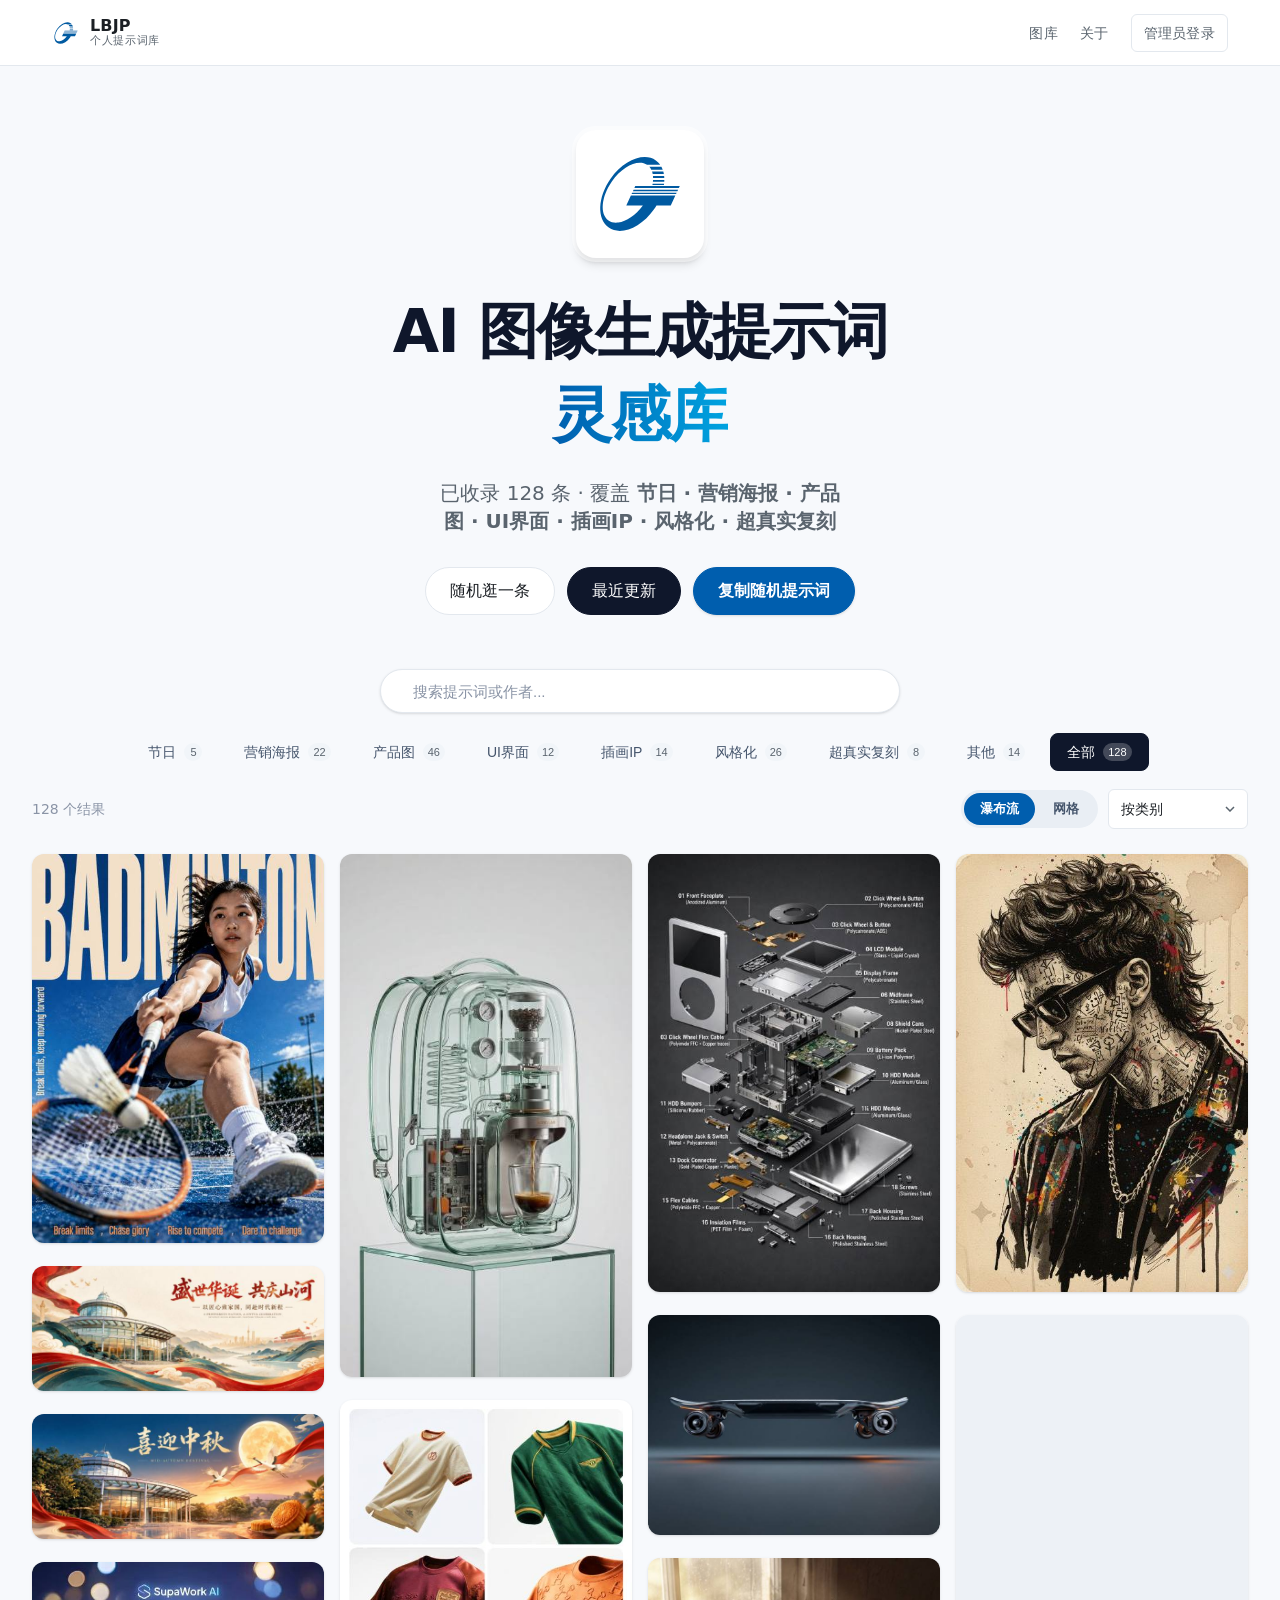
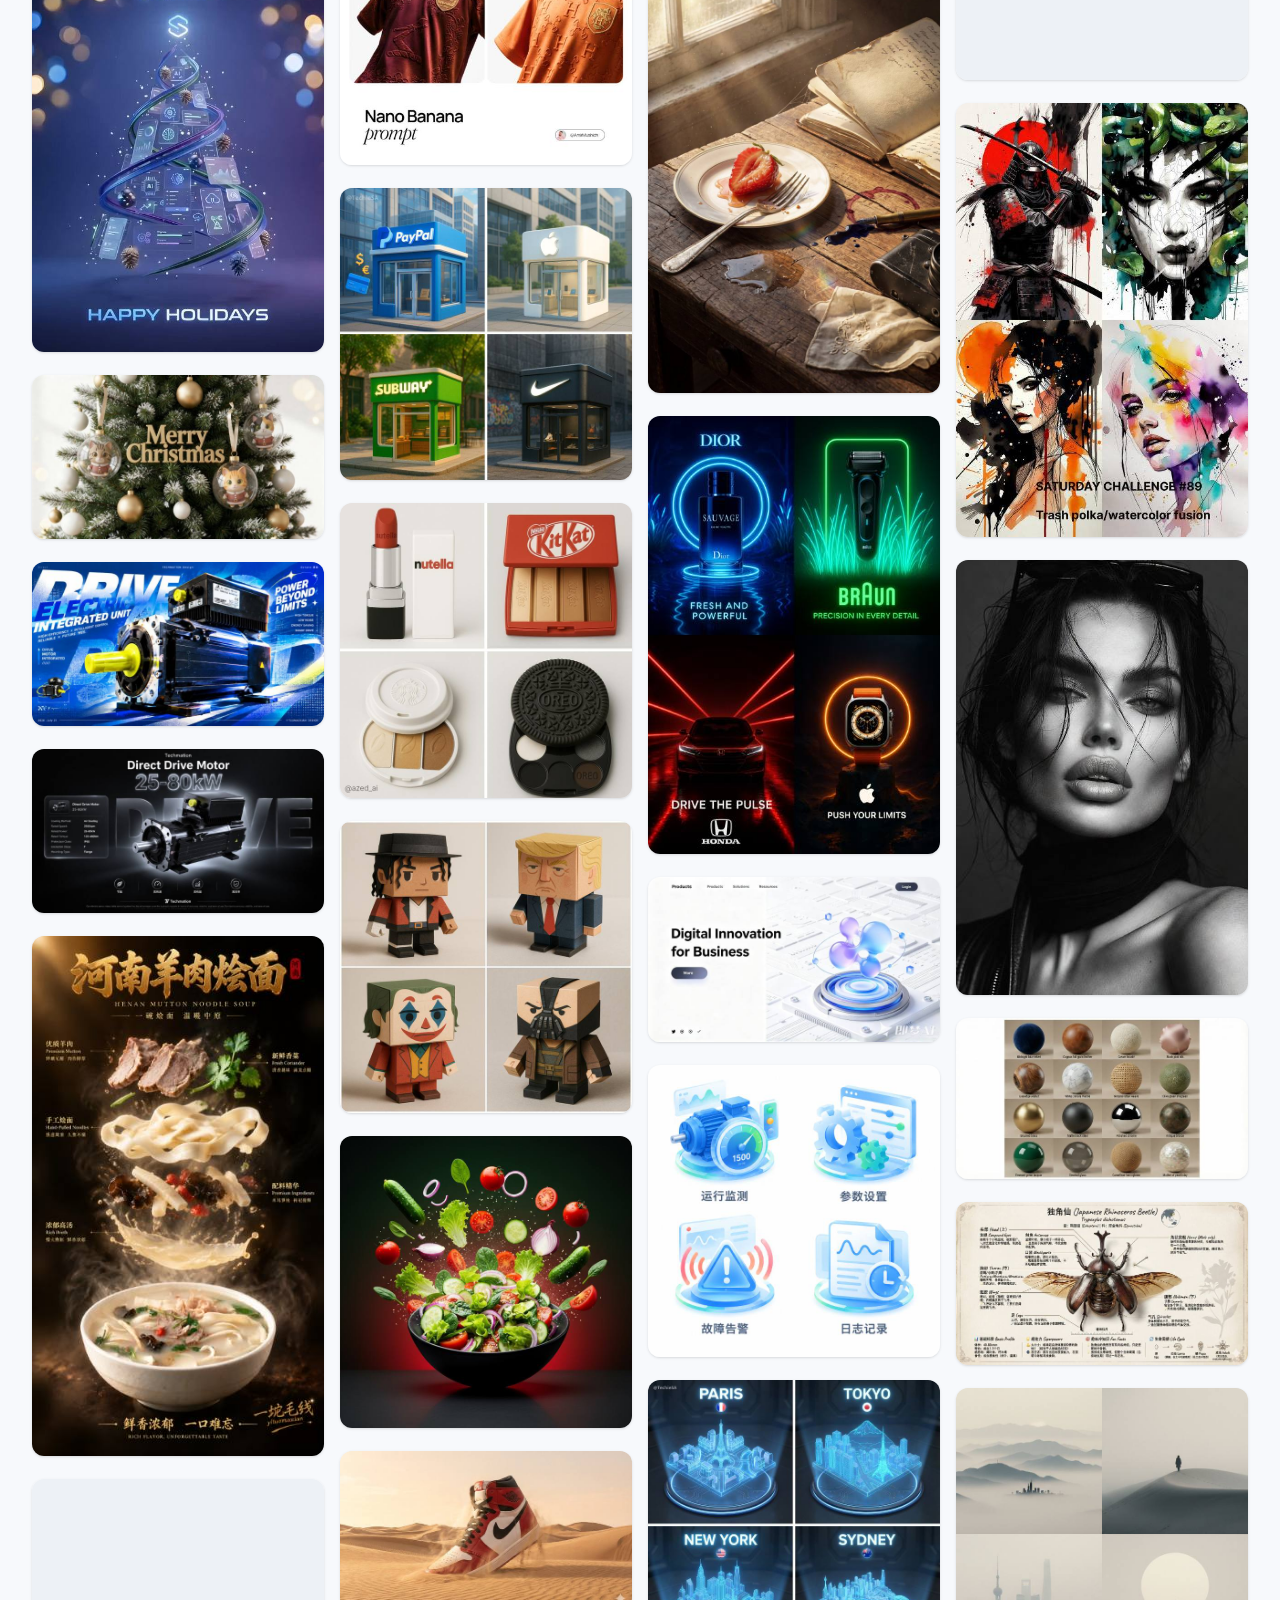
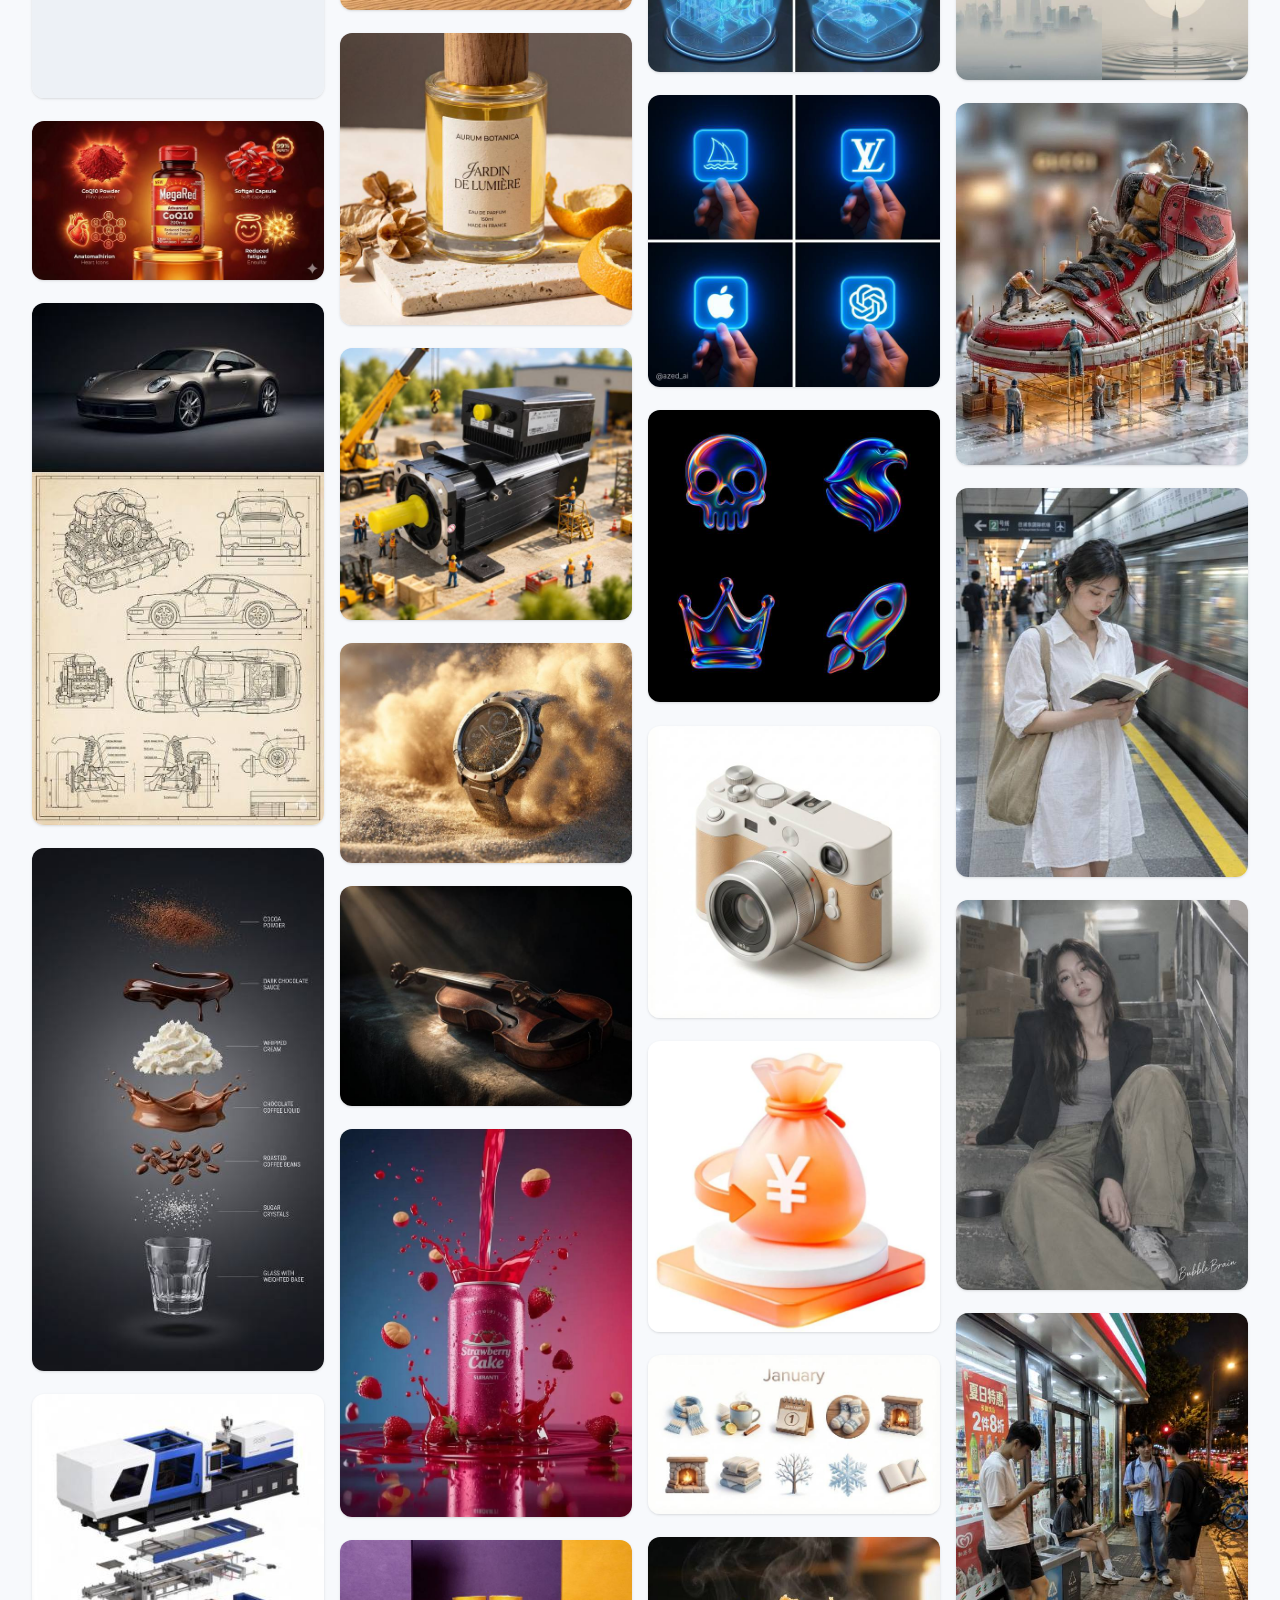
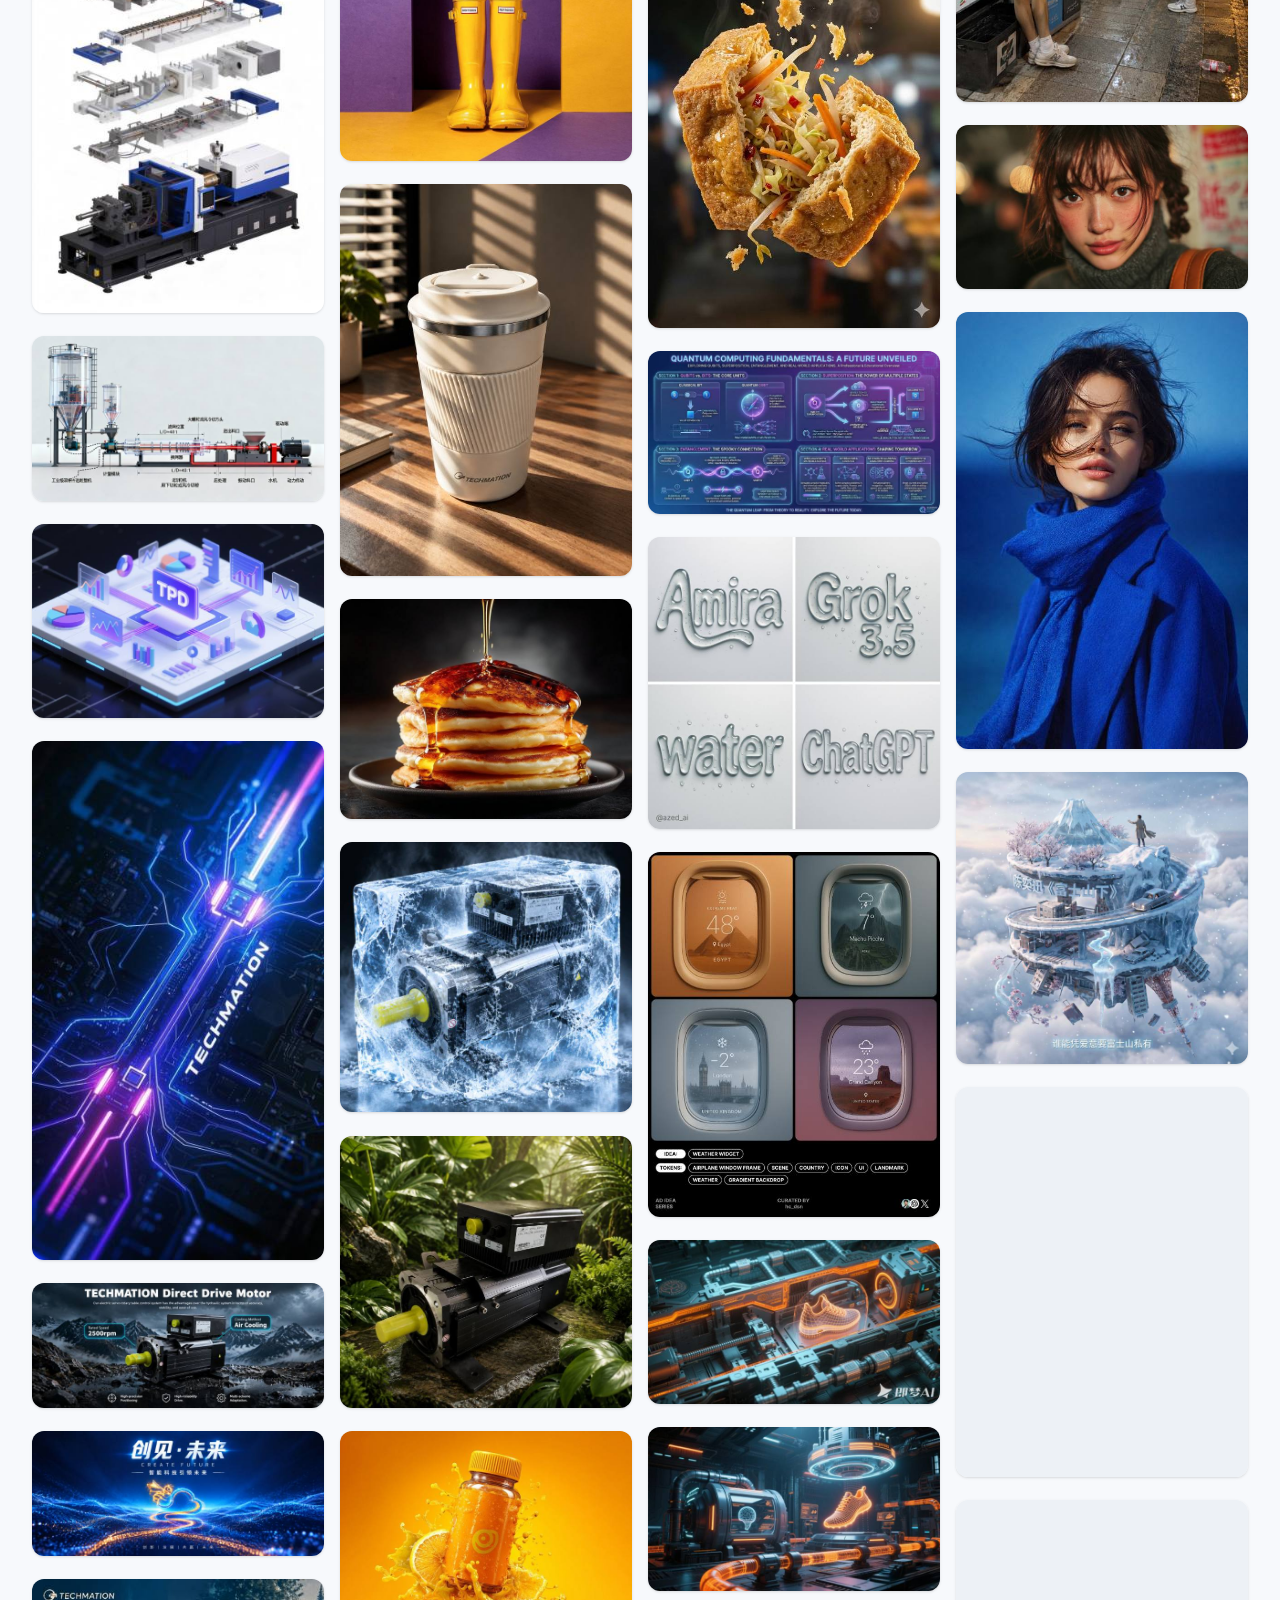
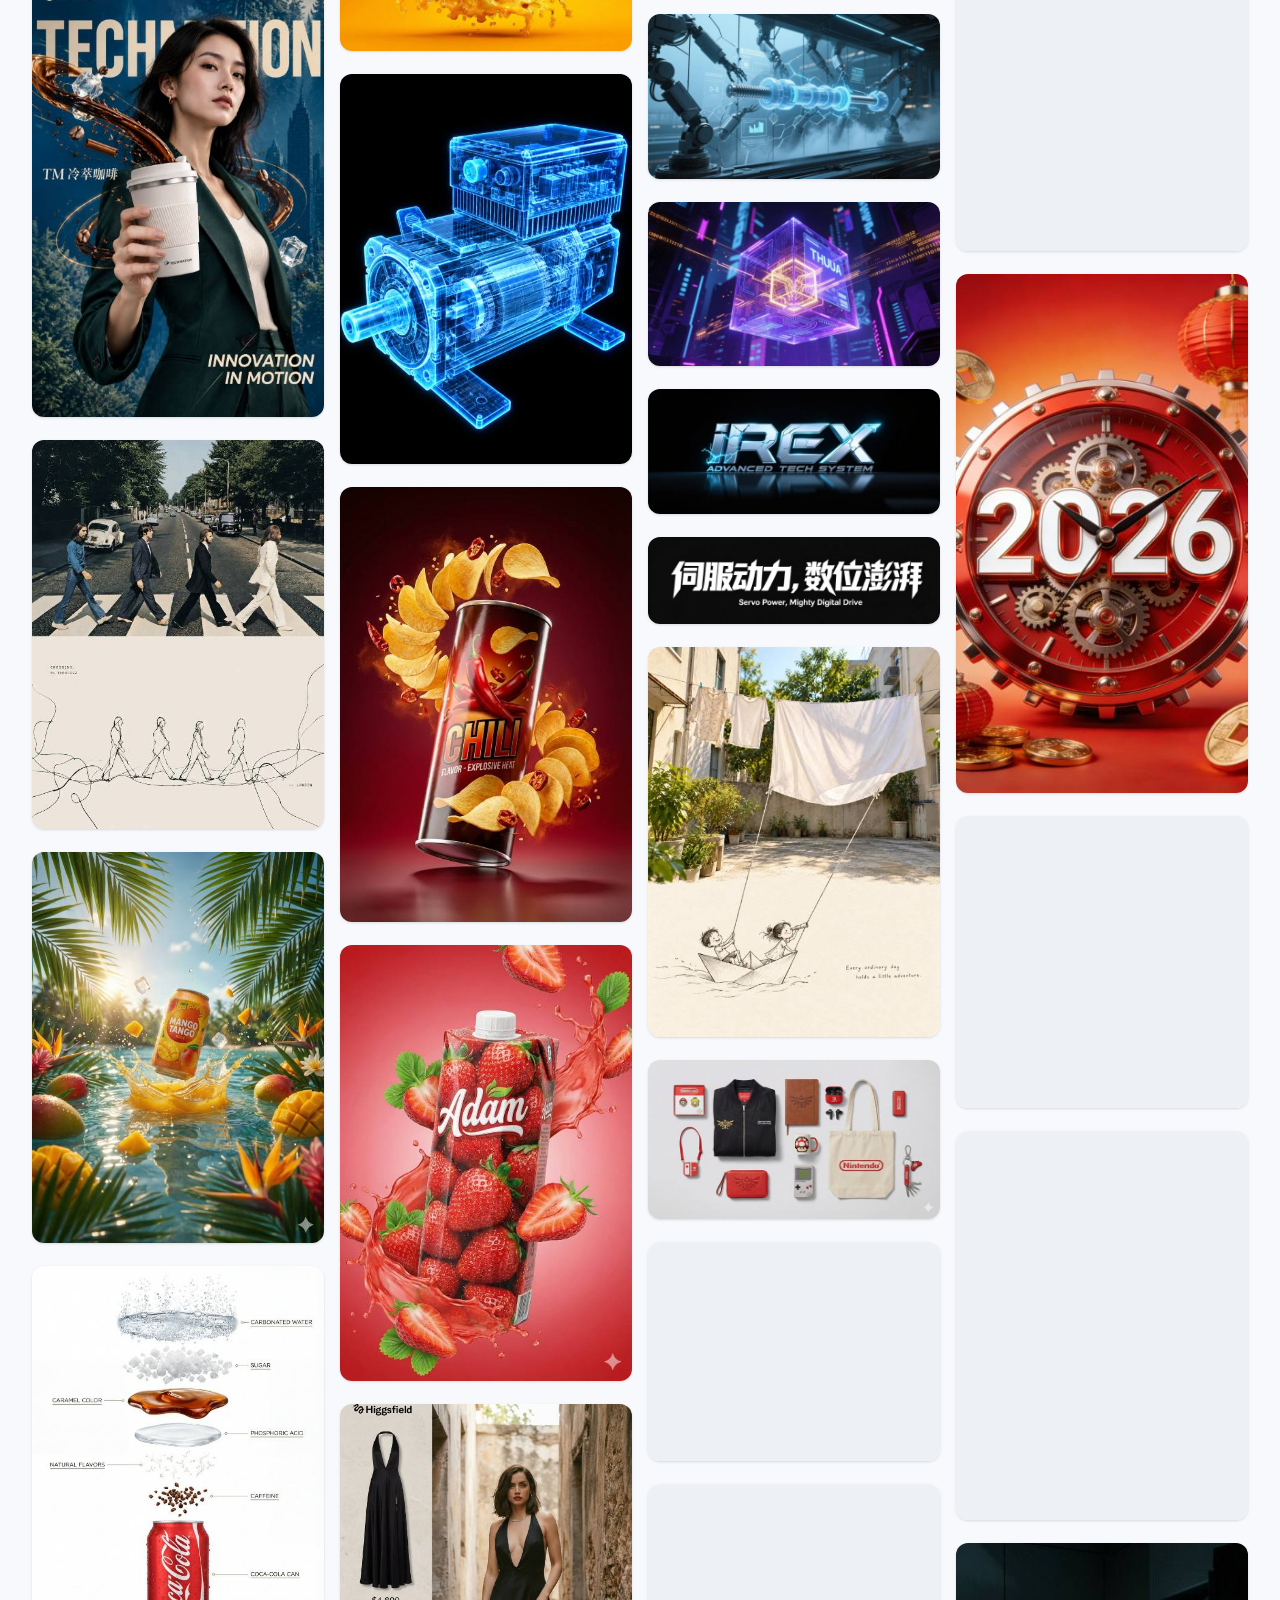
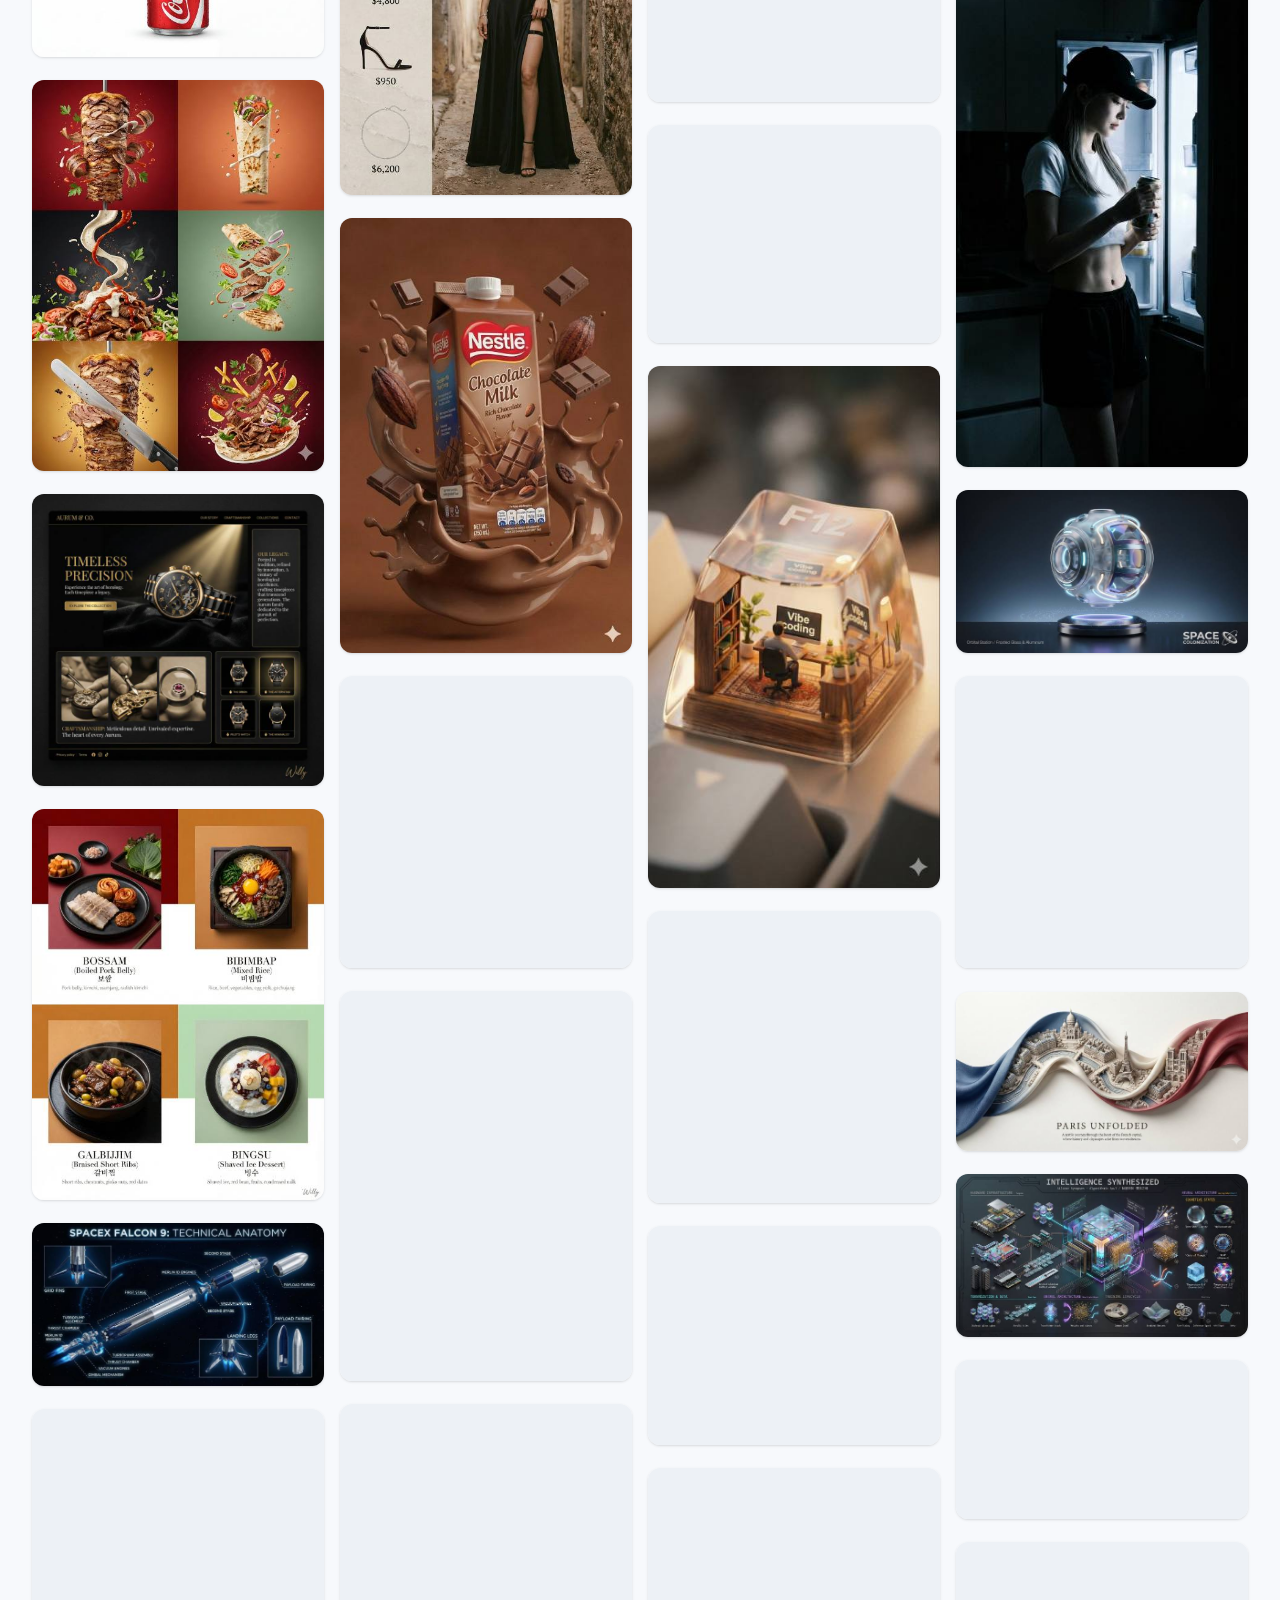
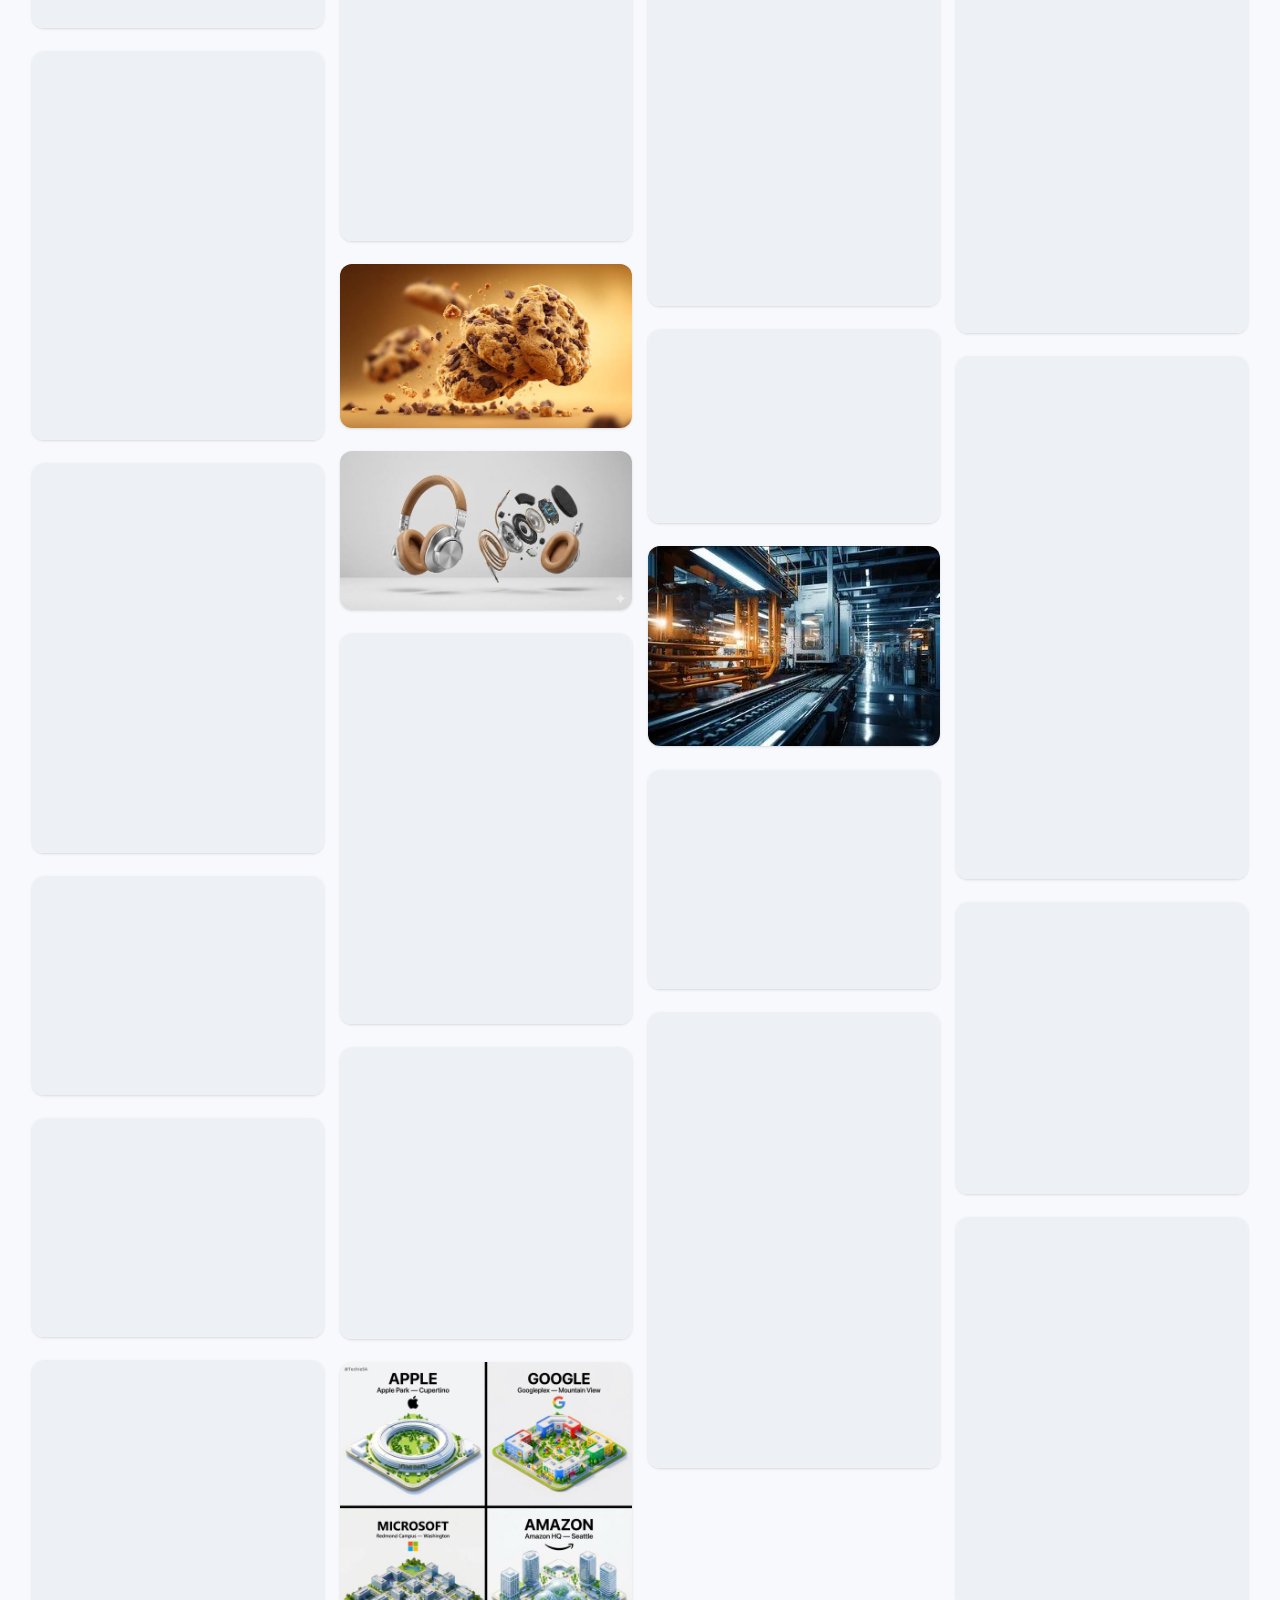
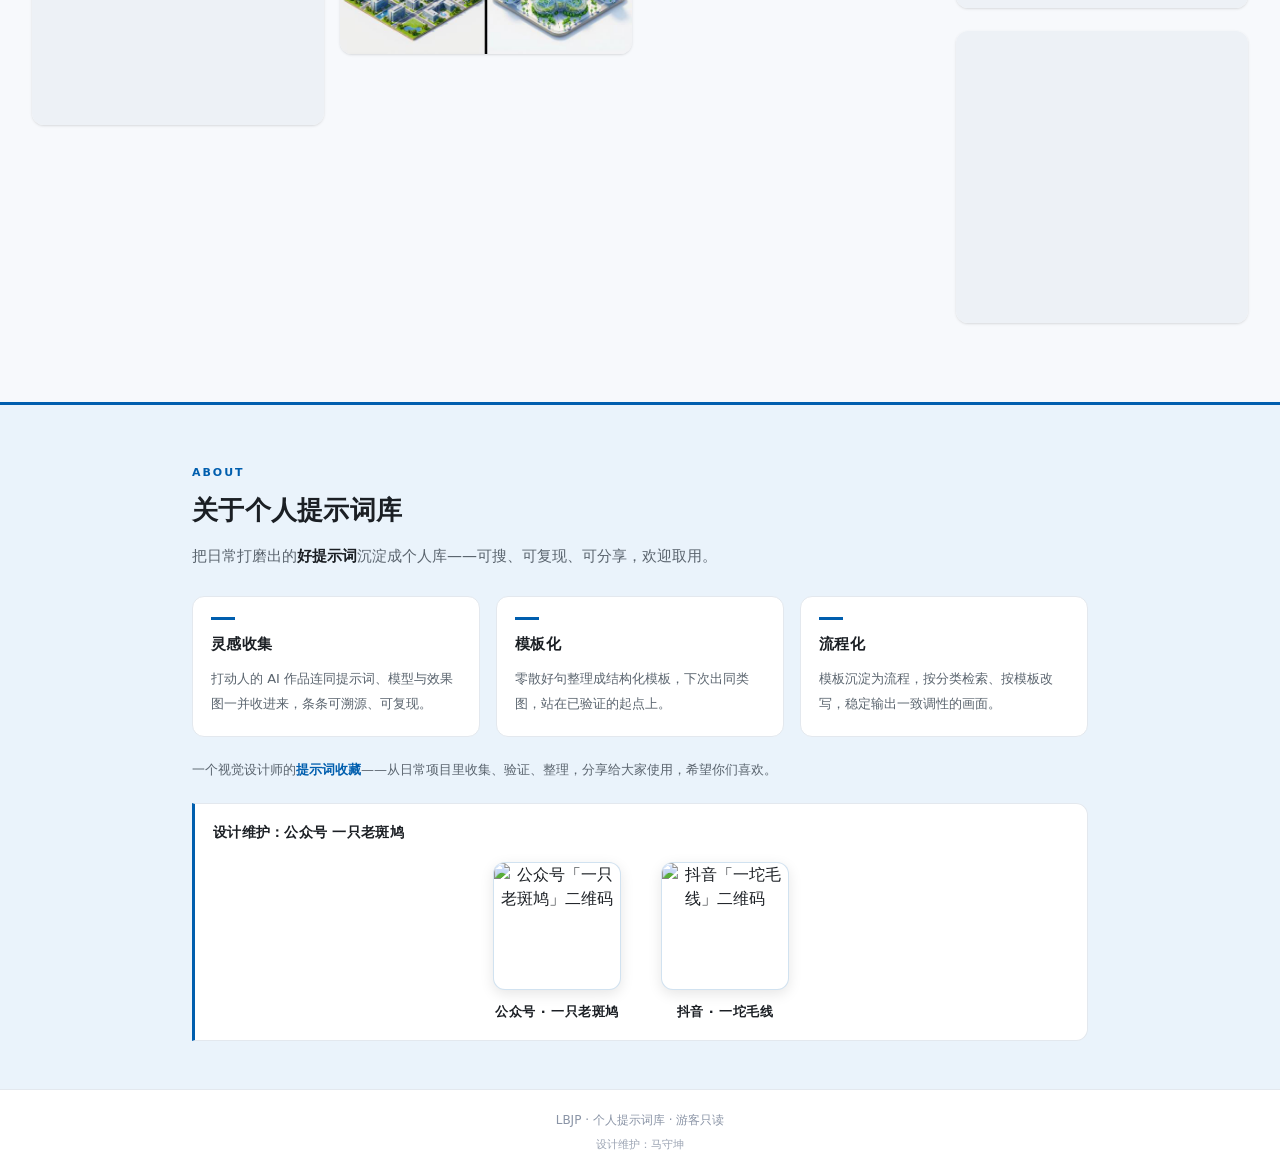
==== commit 8a961a7a: "deploy: site bebca1b (2026-10-30T11:23:43+08:00)" ====
--- a/index.html
+++ b/index.html
@@ -3,7 +3,7 @@
 <head>
 <meta charset="utf-8">
 <meta name="viewport" content="width=device-width, initial-scale=1">
-<title>PromptForge · 个人提示词库</title>
+<title>LBJP · 个人提示词库</title>
 <link rel="icon" href="data/images/logo.svg">
 <link rel="stylesheet" href="styles.css">
 </head>
@@ -11,8 +11,8 @@
 <header class="site-header">
   <div class="wrap header-inner">
     <a class="brand" href="#">
-      <img class="brand-mark" src="data/images/logo.svg" alt="PromptForge">
-      <span class="brand-name">PromptForge<em>个人提示词库</em></span>
+      <img class="brand-mark" src="data/images/logo.svg" alt="LBJP">
+      <span class="brand-name">LBJP<em>个人提示词库</em></span>
     </a>
     <nav class="top-nav">
       <a href="#gallery">图库</a>
@@ -145,21 +145,28 @@
     </div>
 
     <p class="about-asset">
-      这是我的 AIGC <strong>个人提示词收藏</strong>——收集、验证、持续迭代，全部免费开放（CC BY 4.0 条目请注明作者）。
+      一个视觉设计师的<strong>提示词收藏</strong>——从日常项目里收集、验证、整理，分享给大家使用，希望你们喜欢。
     </p>
 
     <div class="about-credit">
-      <p class="about-credit-org">设计 · 开发 · 维护：马守坤</p>
-      <p class="about-credit-note">
-        好提示词值得被复用——把踩过的坑和验证过的写法开放出来，让更多人少走弯路。
-      </p>
+      <p class="about-credit-org">设计维护：公众号 <strong>一只老斑鸠</strong></p>
+      <div class="about-qr-row">
+        <figure class="about-qr">
+          <img src="data/images/qr-gzh.jpg" alt="公众号「一只老斑鸠」二维码" loading="lazy">
+          <figcaption>公众号 · 一只老斑鸠</figcaption>
+        </figure>
+        <figure class="about-qr">
+          <img src="data/images/qr-douyin.jpg" alt="抖音「一坨毛线」二维码" loading="lazy">
+          <figcaption>抖音 · 一坨毛线</figcaption>
+        </figure>
+      </div>
     </div>
   </div>
 </section>
 
 <footer class="site-footer">
   <div class="wrap">
-    <p class="footer-main">PromptForge · 个人提示词库 · 游客只读</p>
+    <p class="footer-main">LBJP · 个人提示词库 · 游客只读</p>
     <p class="footer-note">设计维护：马守坤</p>
   </div>
 </footer>
--- a/styles.css
+++ b/styles.css
@@ -672,3 +672,10 @@
   .btn-copy-main{padding:10px 0;font-size:15px}
   .prompt-block{max-height:200px}
 }
+
+/* ===== About：双二维码（个人版，2026-10-30） ===== */
+.about-qr-row{display:flex;justify-content:center;gap:40px;margin-top:18px;flex-wrap:wrap}
+.about-qr{margin:0;text-align:center}
+.about-qr img{width:128px;height:128px;display:block;margin:0 auto;border-radius:12px;
+  border:1px solid rgba(0,94,174,.18);box-shadow:0 4px 14px rgba(0,0,0,.10);background:#fff}
+.about-qr figcaption{margin-top:10px;font-size:13px;font-weight:600;color:var(--ink,#18191C);letter-spacing:.04em}
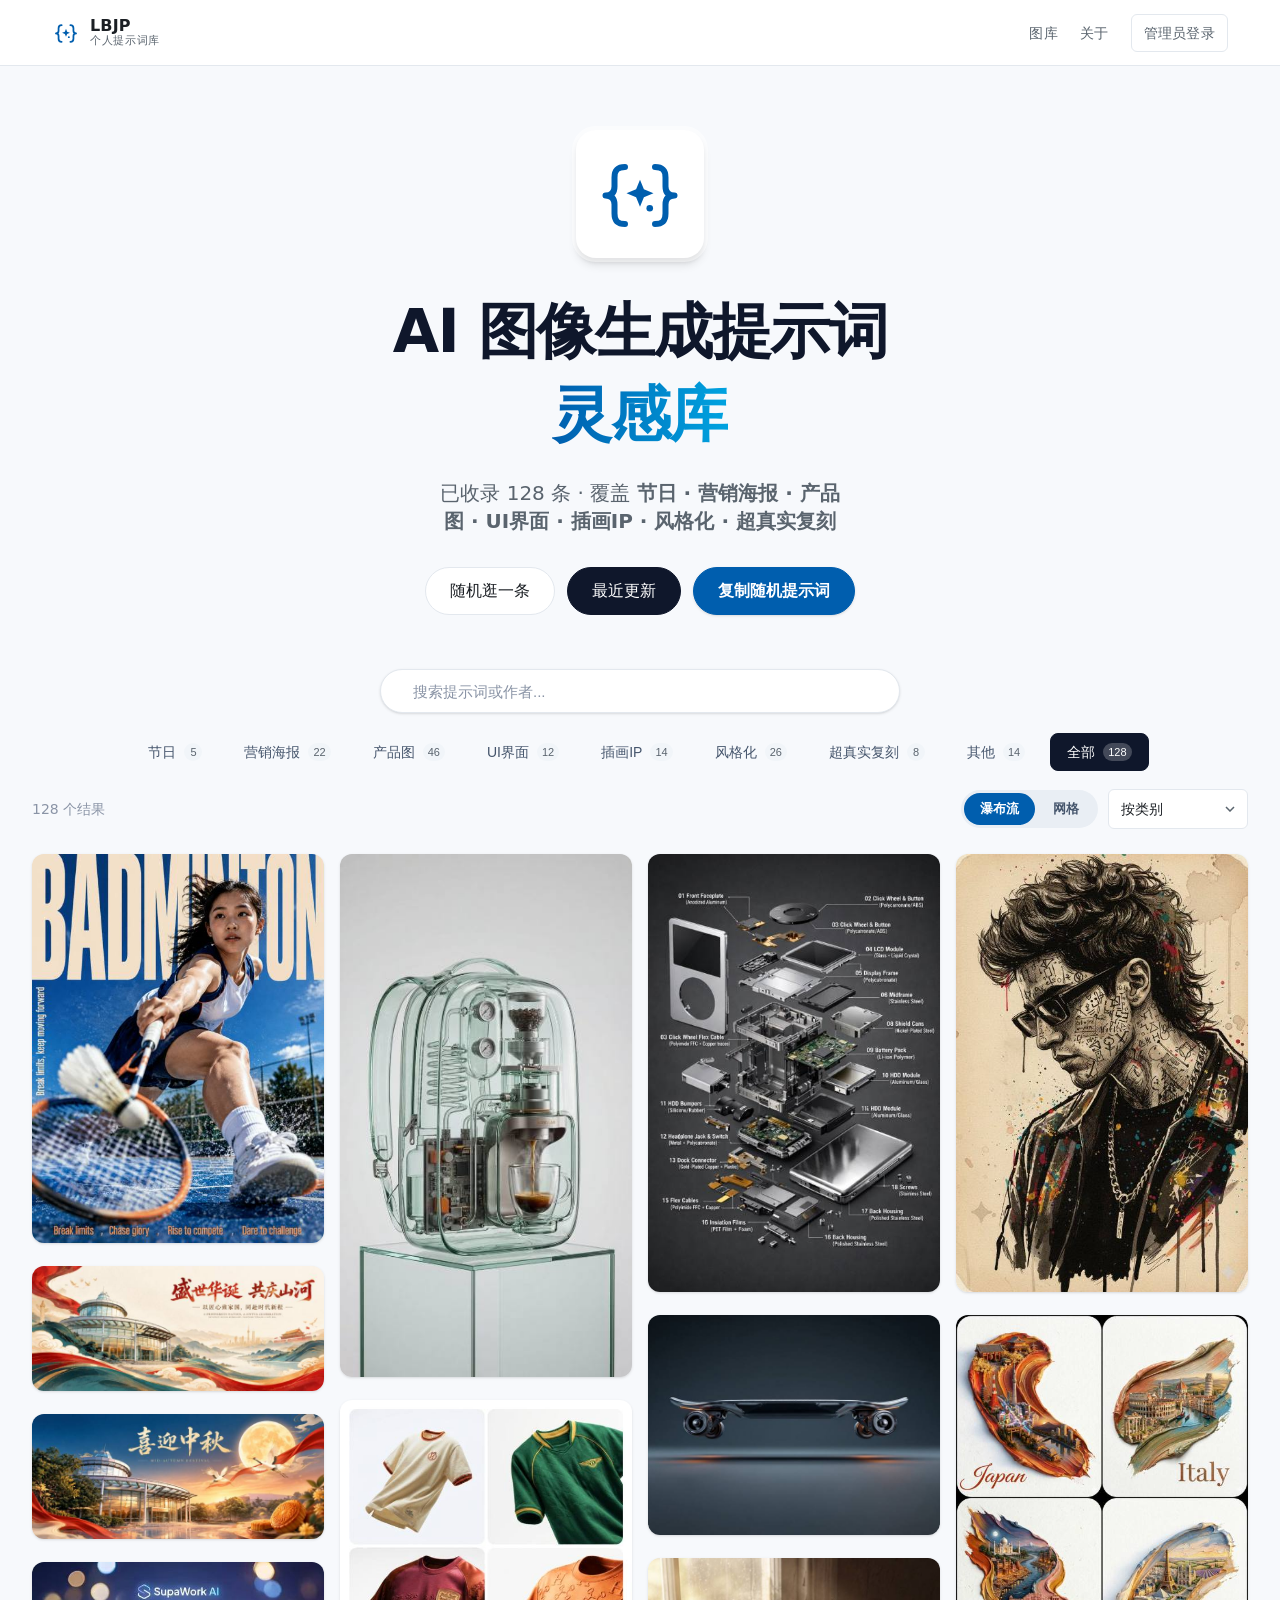
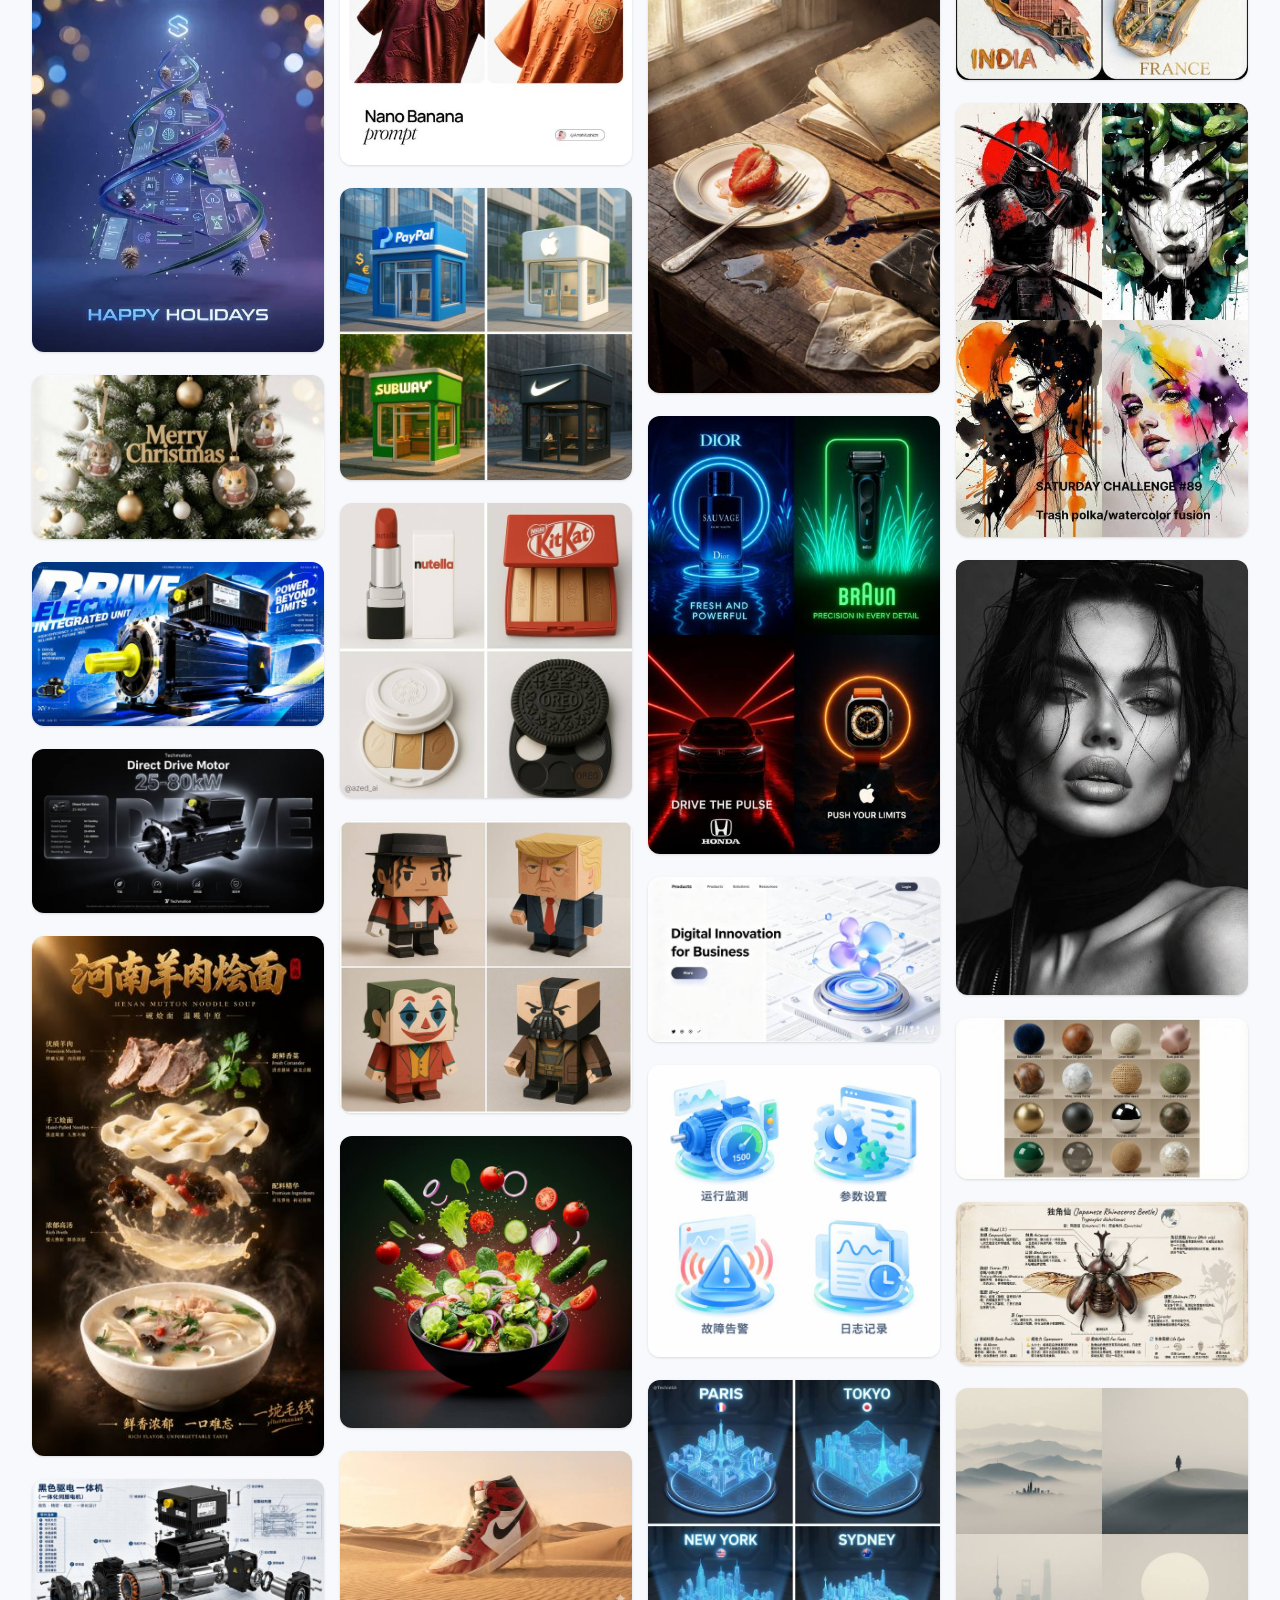
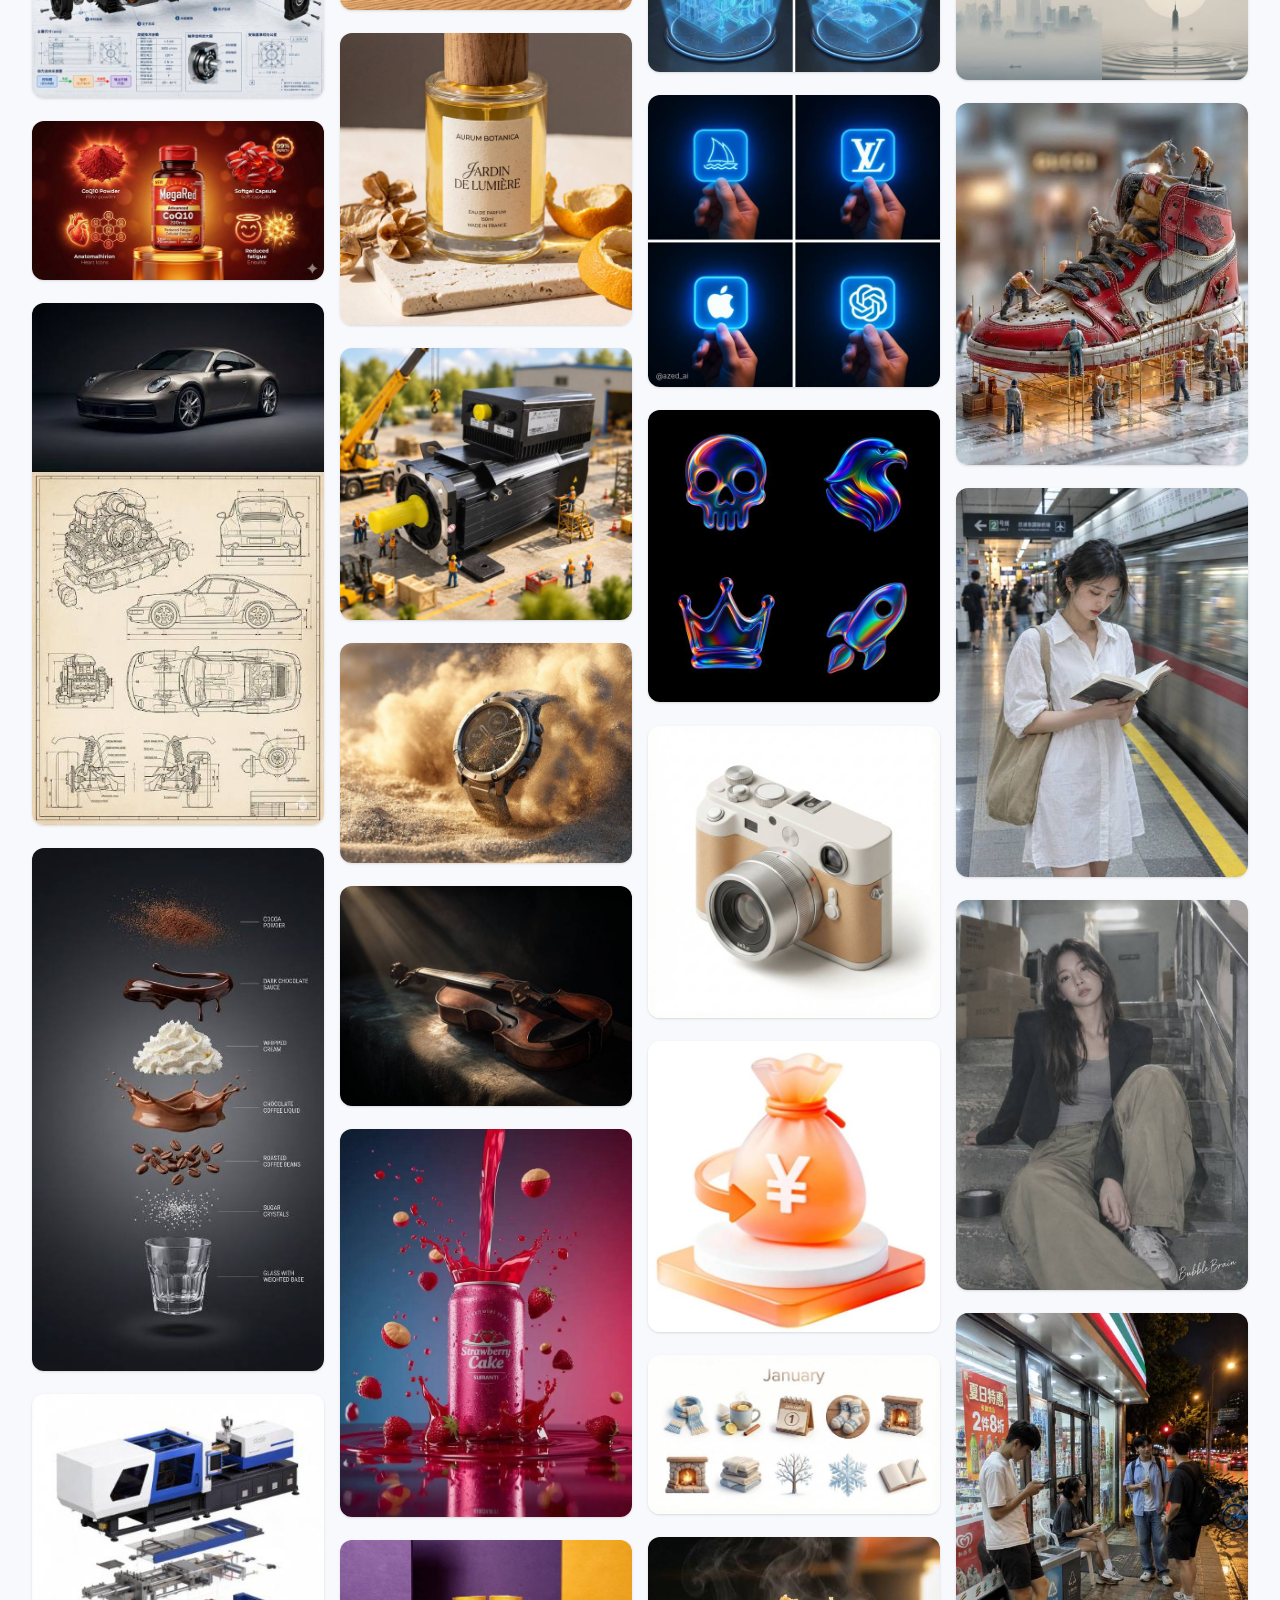
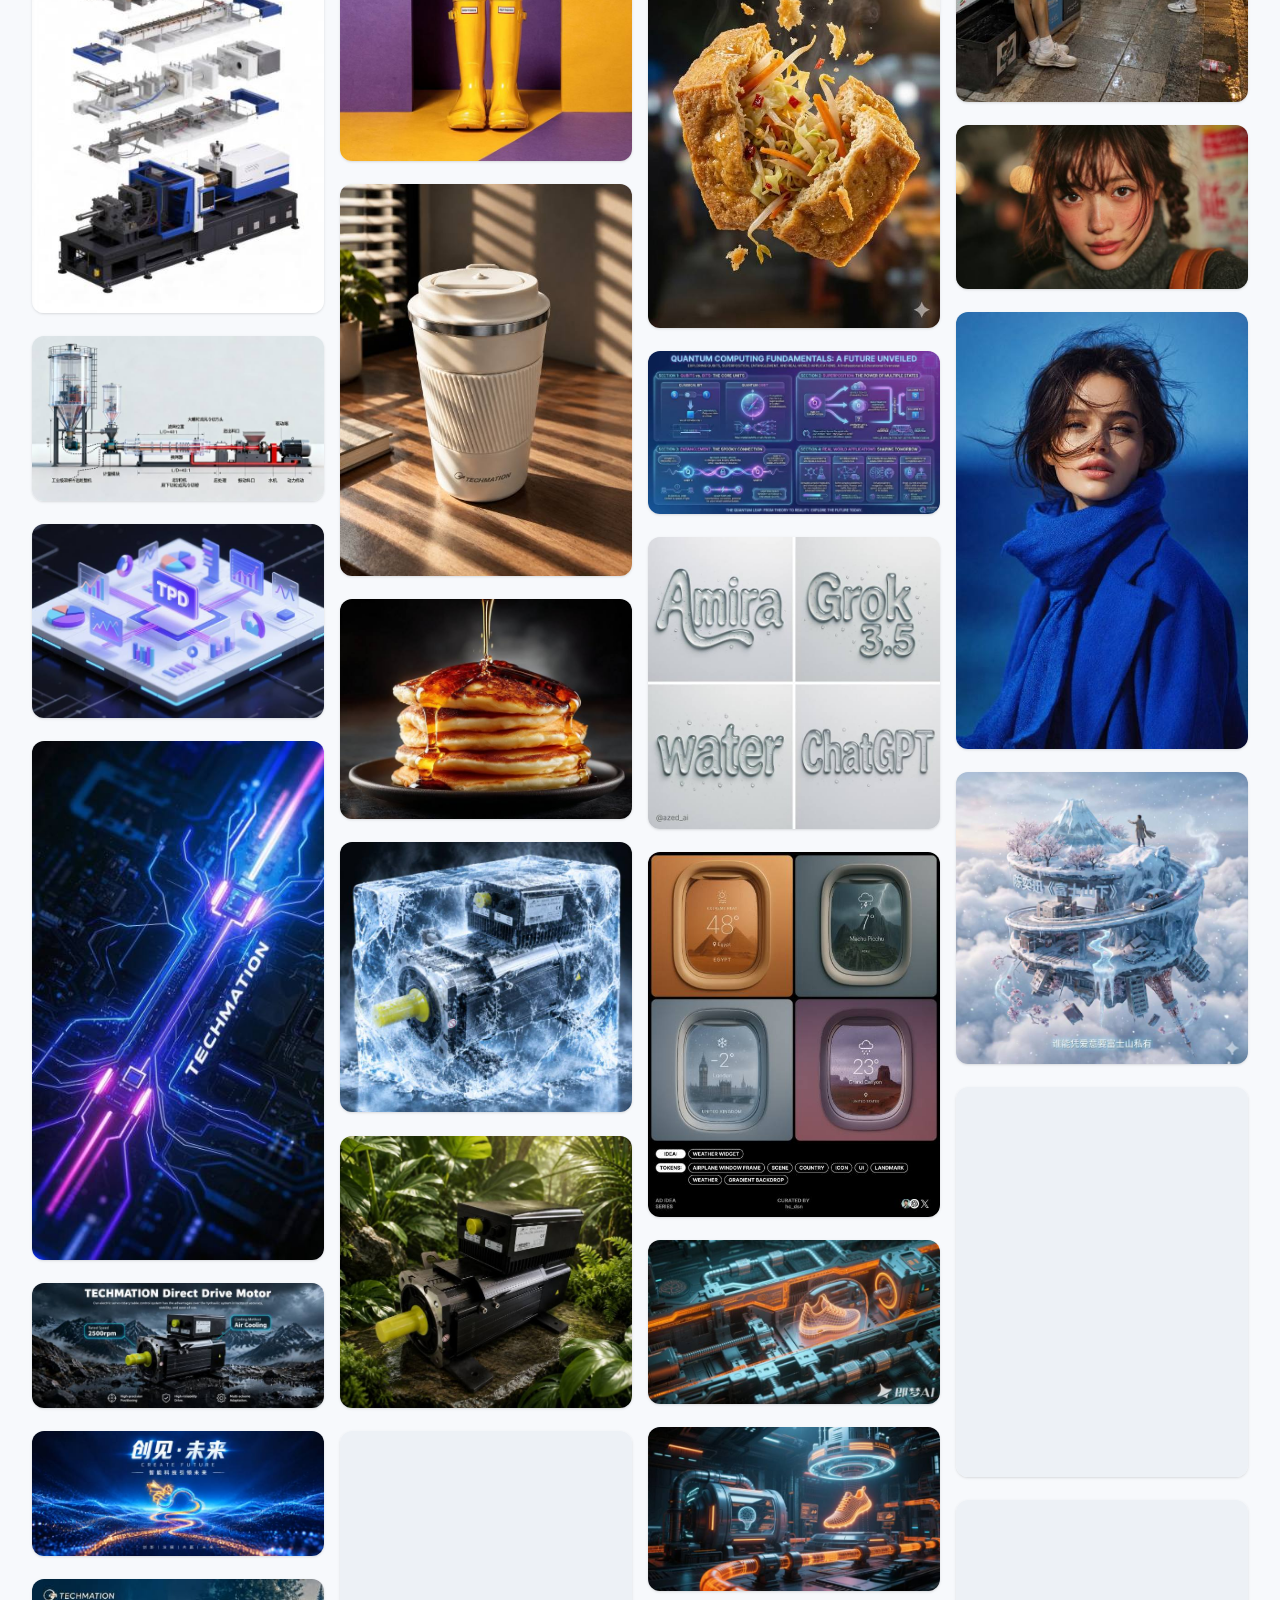
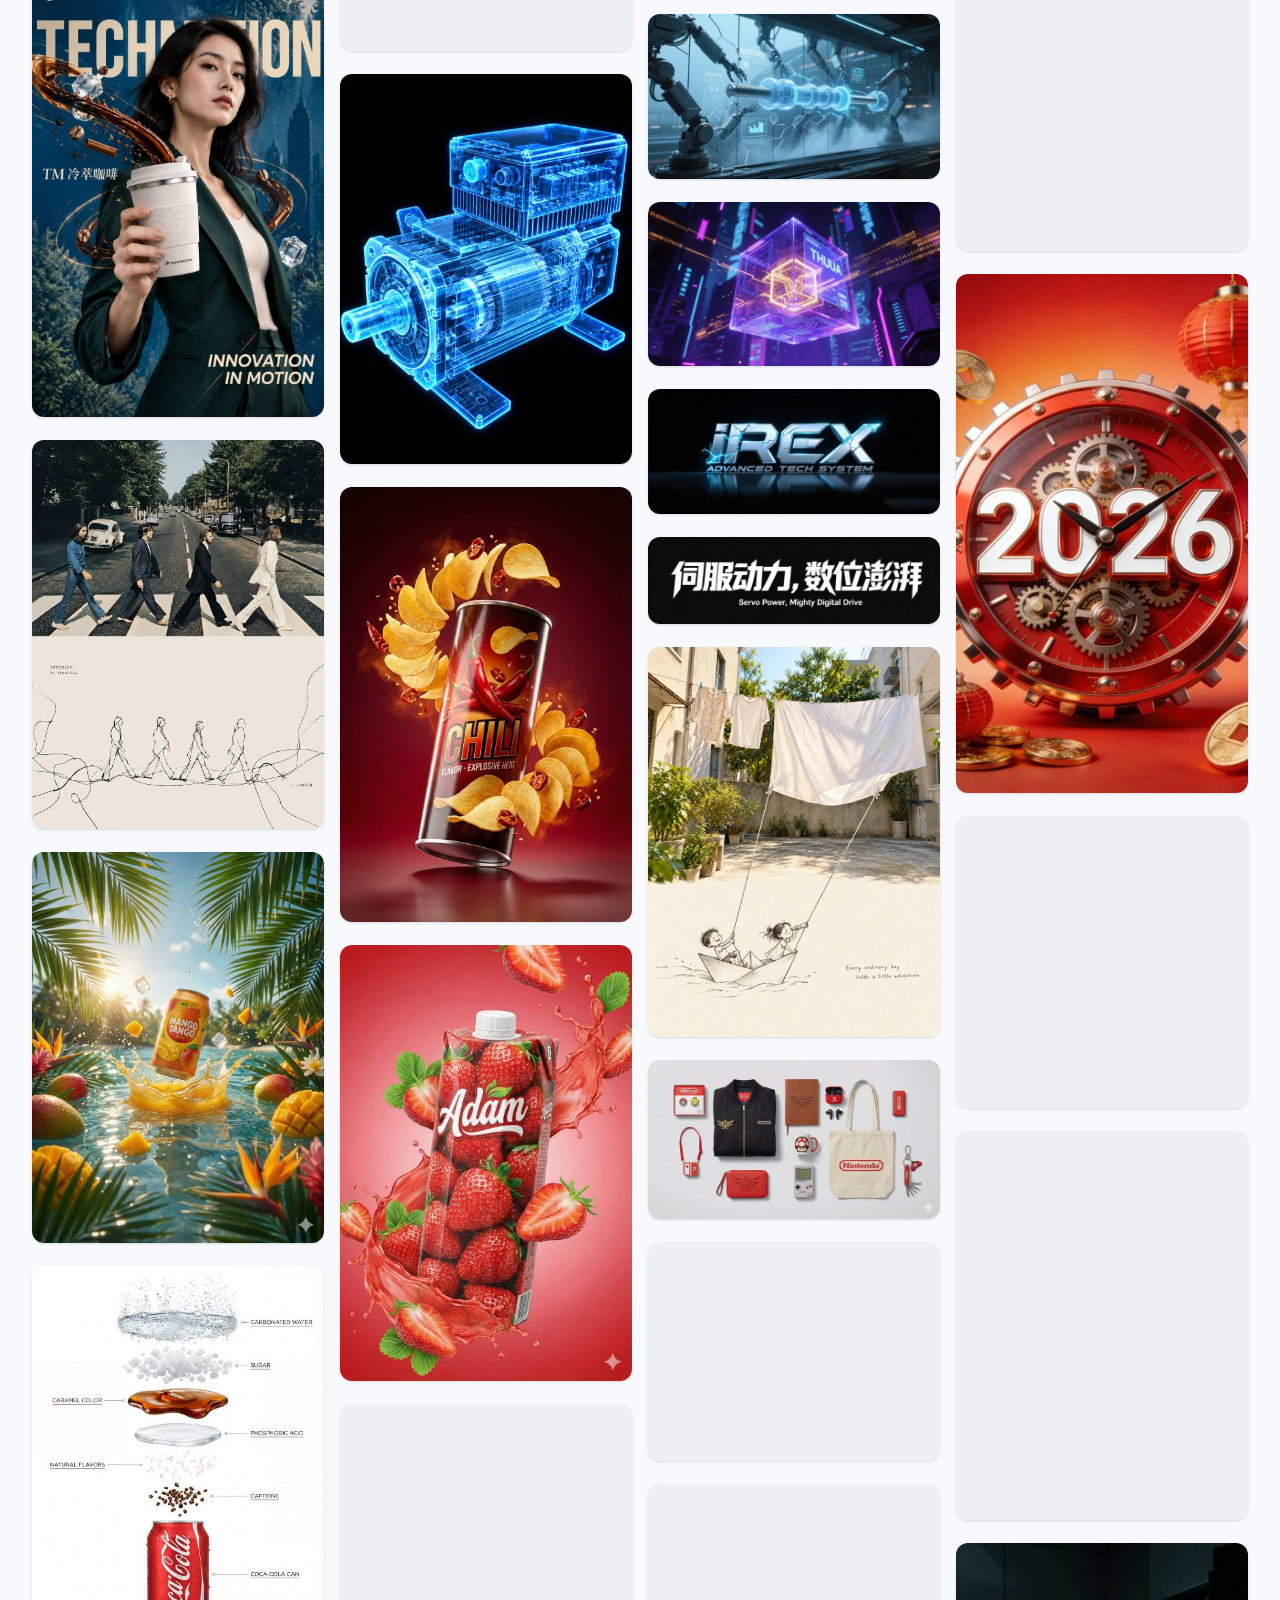
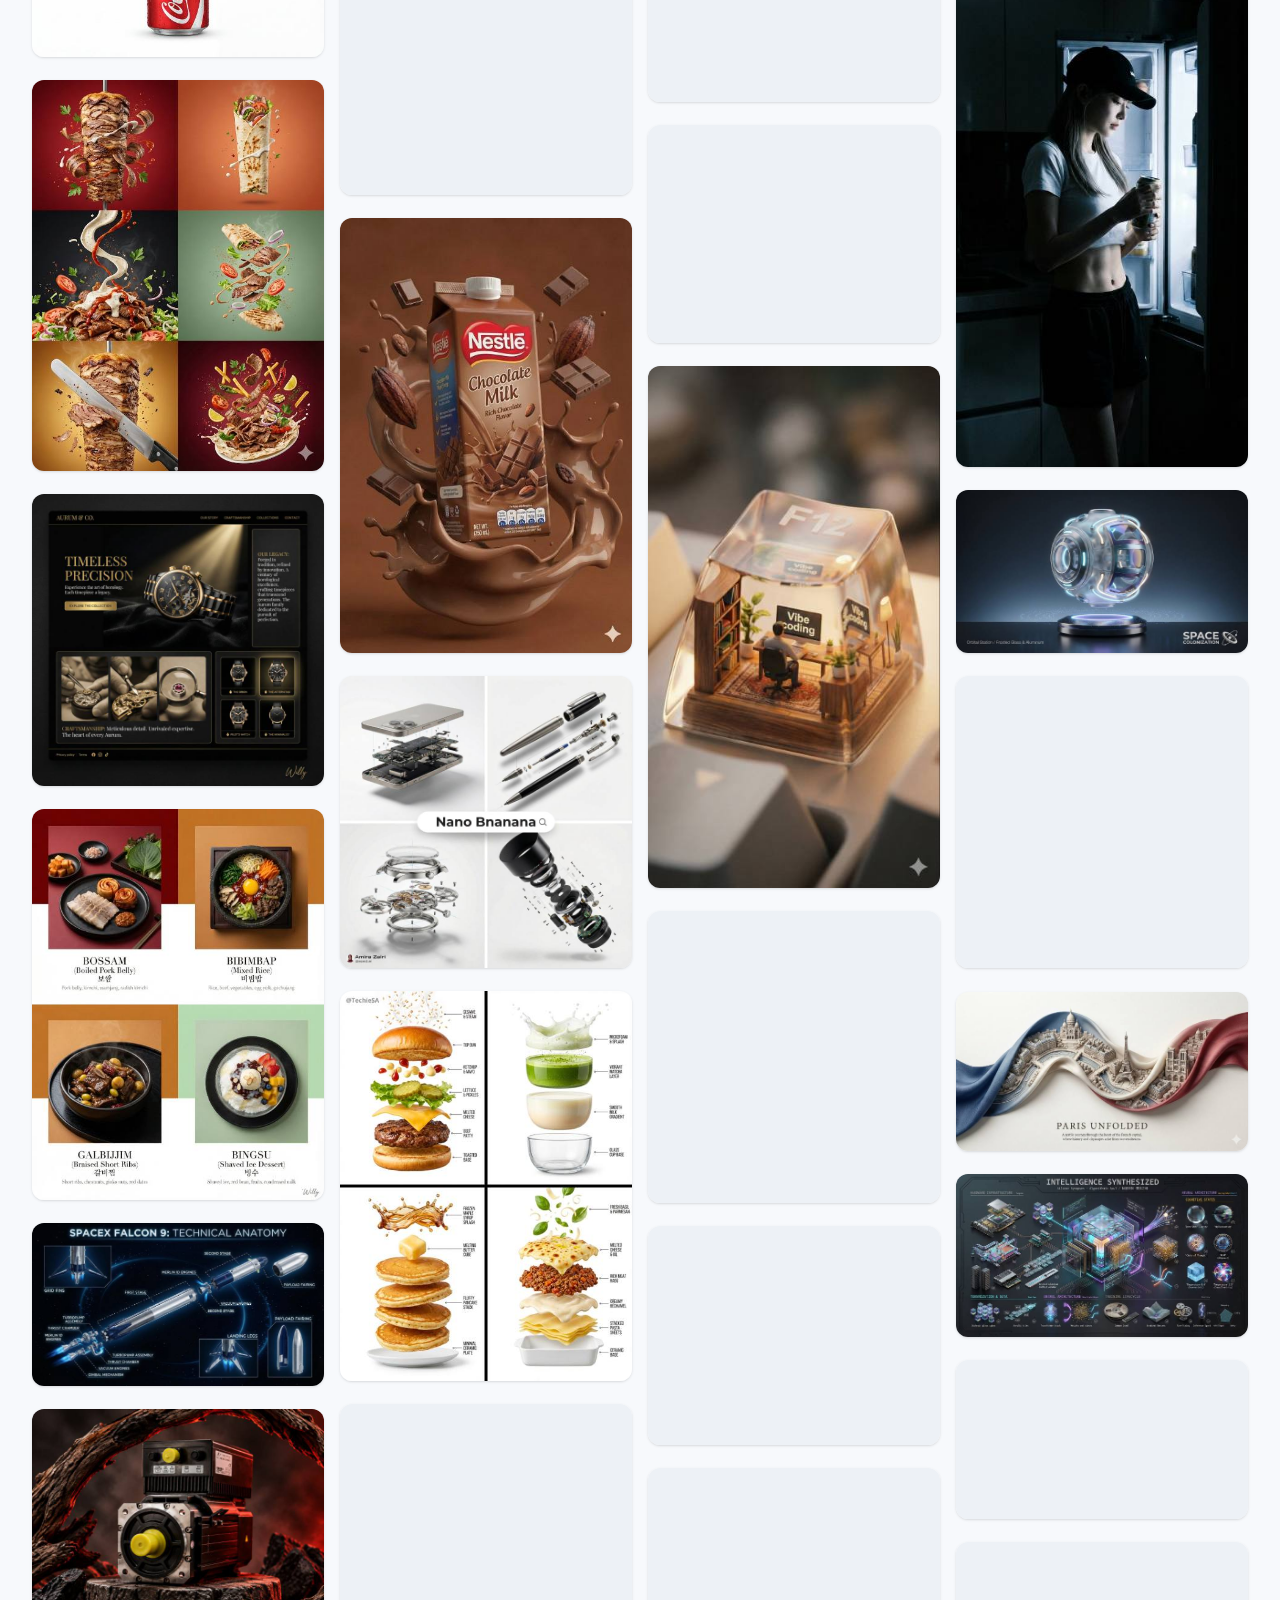
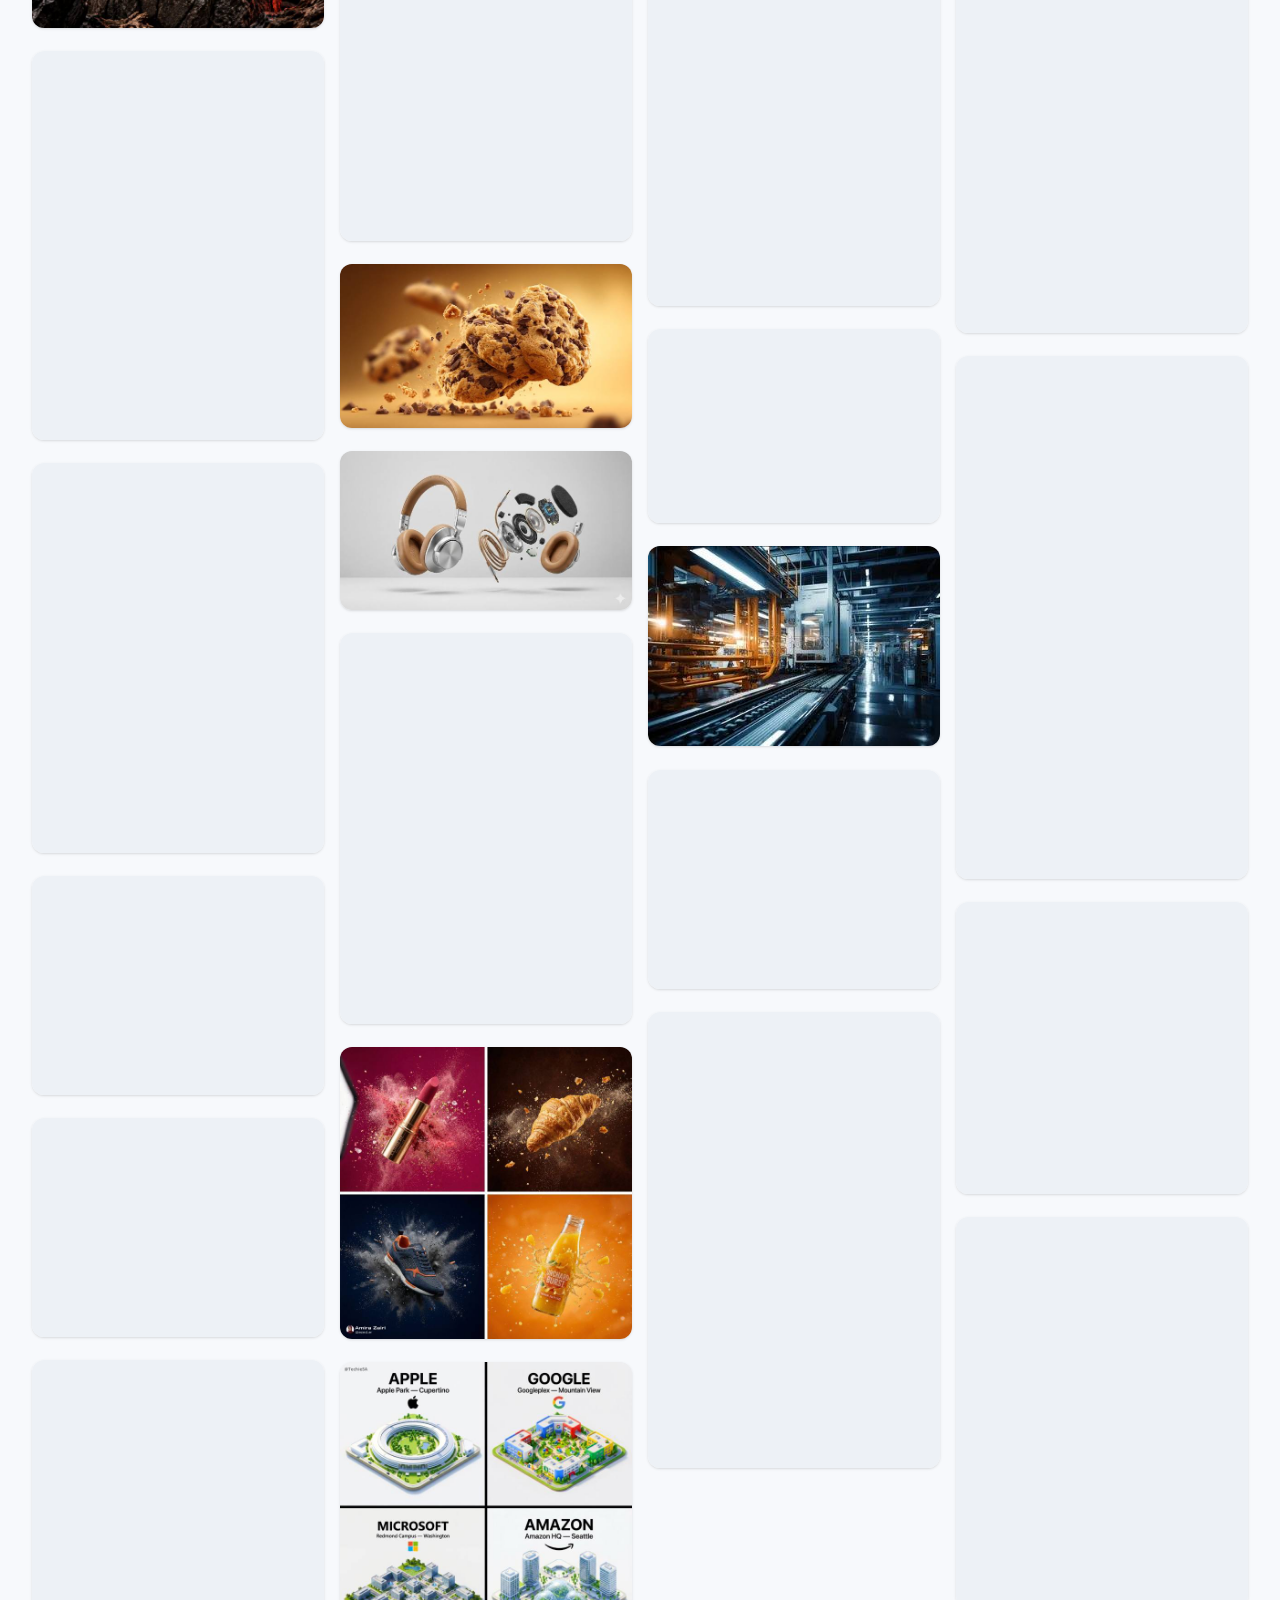
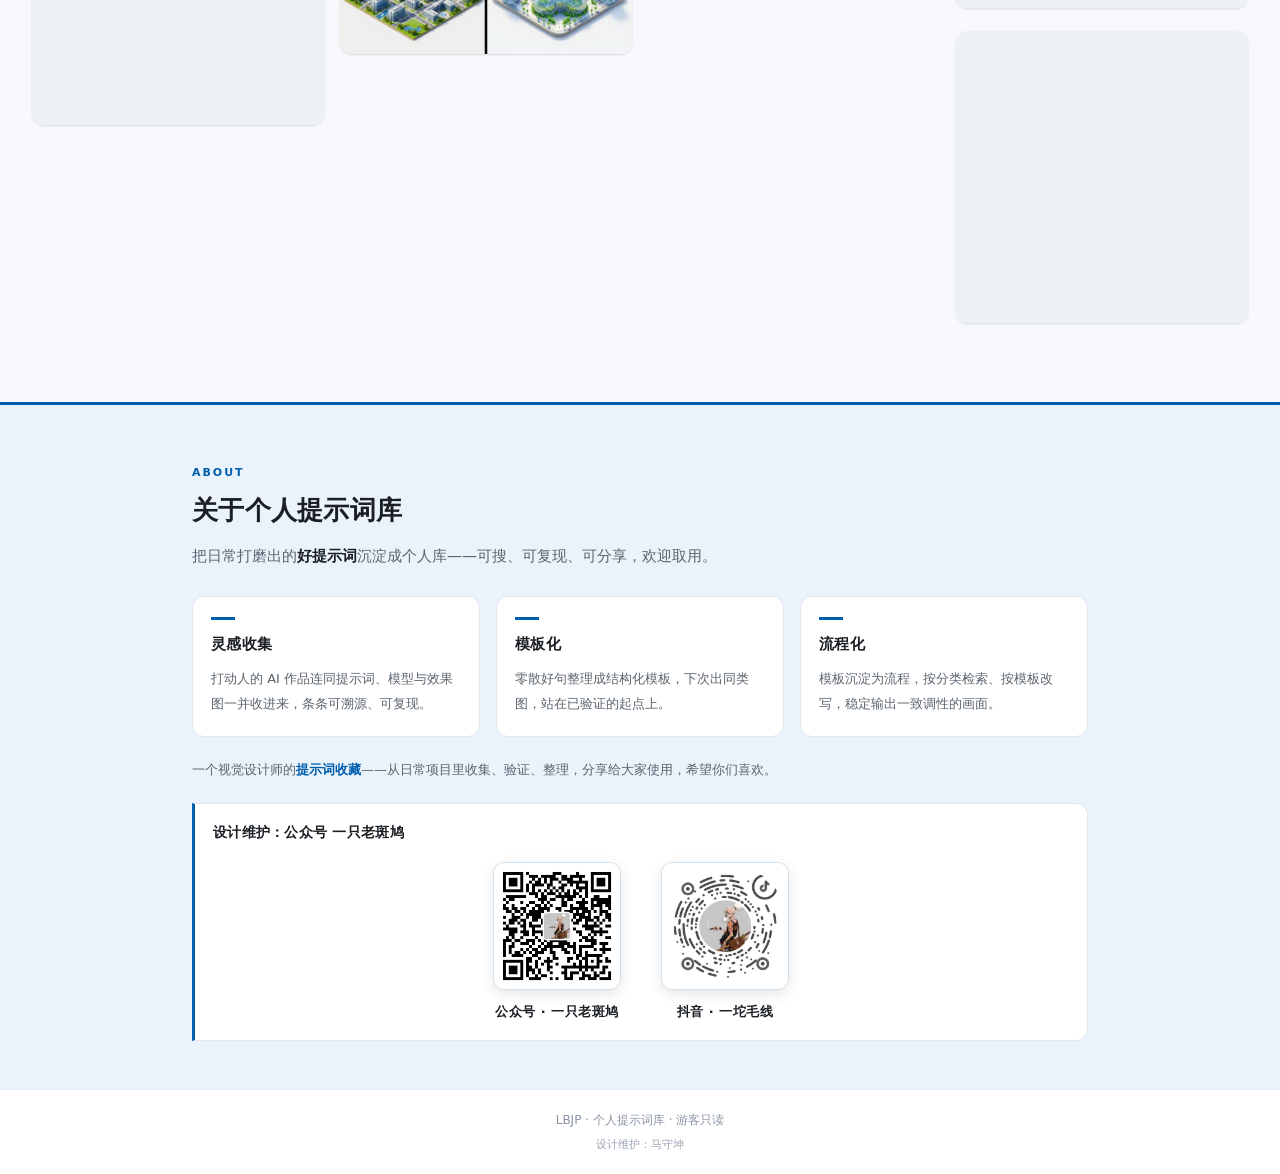
==== commit ff75d9d3: "deploy: site 8a961a7 (2026-10-30T11:26:31+08:00)" ====
--- a/index.html
+++ b/index.html
@@ -4,14 +4,14 @@
 <meta charset="utf-8">
 <meta name="viewport" content="width=device-width, initial-scale=1">
 <title>LBJP · 个人提示词库</title>
-<link rel="icon" href="data/images/logo.svg">
+<link rel="icon" href="assets/logo.svg">
 <link rel="stylesheet" href="styles.css">
 </head>
 <body>
 <header class="site-header">
   <div class="wrap header-inner">
     <a class="brand" href="#">
-      <img class="brand-mark" src="data/images/logo.svg" alt="LBJP">
+      <img class="brand-mark" src="assets/logo.svg" alt="LBJP">
       <span class="brand-name">LBJP<em>个人提示词库</em></span>
     </a>
     <nav class="top-nav">
@@ -24,7 +24,7 @@
 
 <section class="hero">
   <div class="hero-logo" aria-hidden="true">
-    <img src="data/images/logo.svg" alt="">
+    <img src="assets/logo.svg" alt="">
   </div>
   <h1 class="hero-title">AI 图像生成提示词<br><span class="hero-title-accent">灵感库</span></h1>
   <p class="hero-slogan">已收录 <span id="hero-count">…</span> 条 · 覆盖 <span id="hero-cats"></span></p>
@@ -152,11 +152,11 @@
       <p class="about-credit-org">设计维护：公众号 <strong>一只老斑鸠</strong></p>
       <div class="about-qr-row">
         <figure class="about-qr">
-          <img src="data/images/qr-gzh.jpg" alt="公众号「一只老斑鸠」二维码" loading="lazy">
+          <img src="assets/qr-gzh.jpg" alt="公众号「一只老斑鸠」二维码" loading="lazy">
           <figcaption>公众号 · 一只老斑鸠</figcaption>
         </figure>
         <figure class="about-qr">
-          <img src="data/images/qr-douyin.jpg" alt="抖音「一坨毛线」二维码" loading="lazy">
+          <img src="assets/qr-douyin.jpg" alt="抖音「一坨毛线」二维码" loading="lazy">
           <figcaption>抖音 · 一坨毛线</figcaption>
         </figure>
       </div>
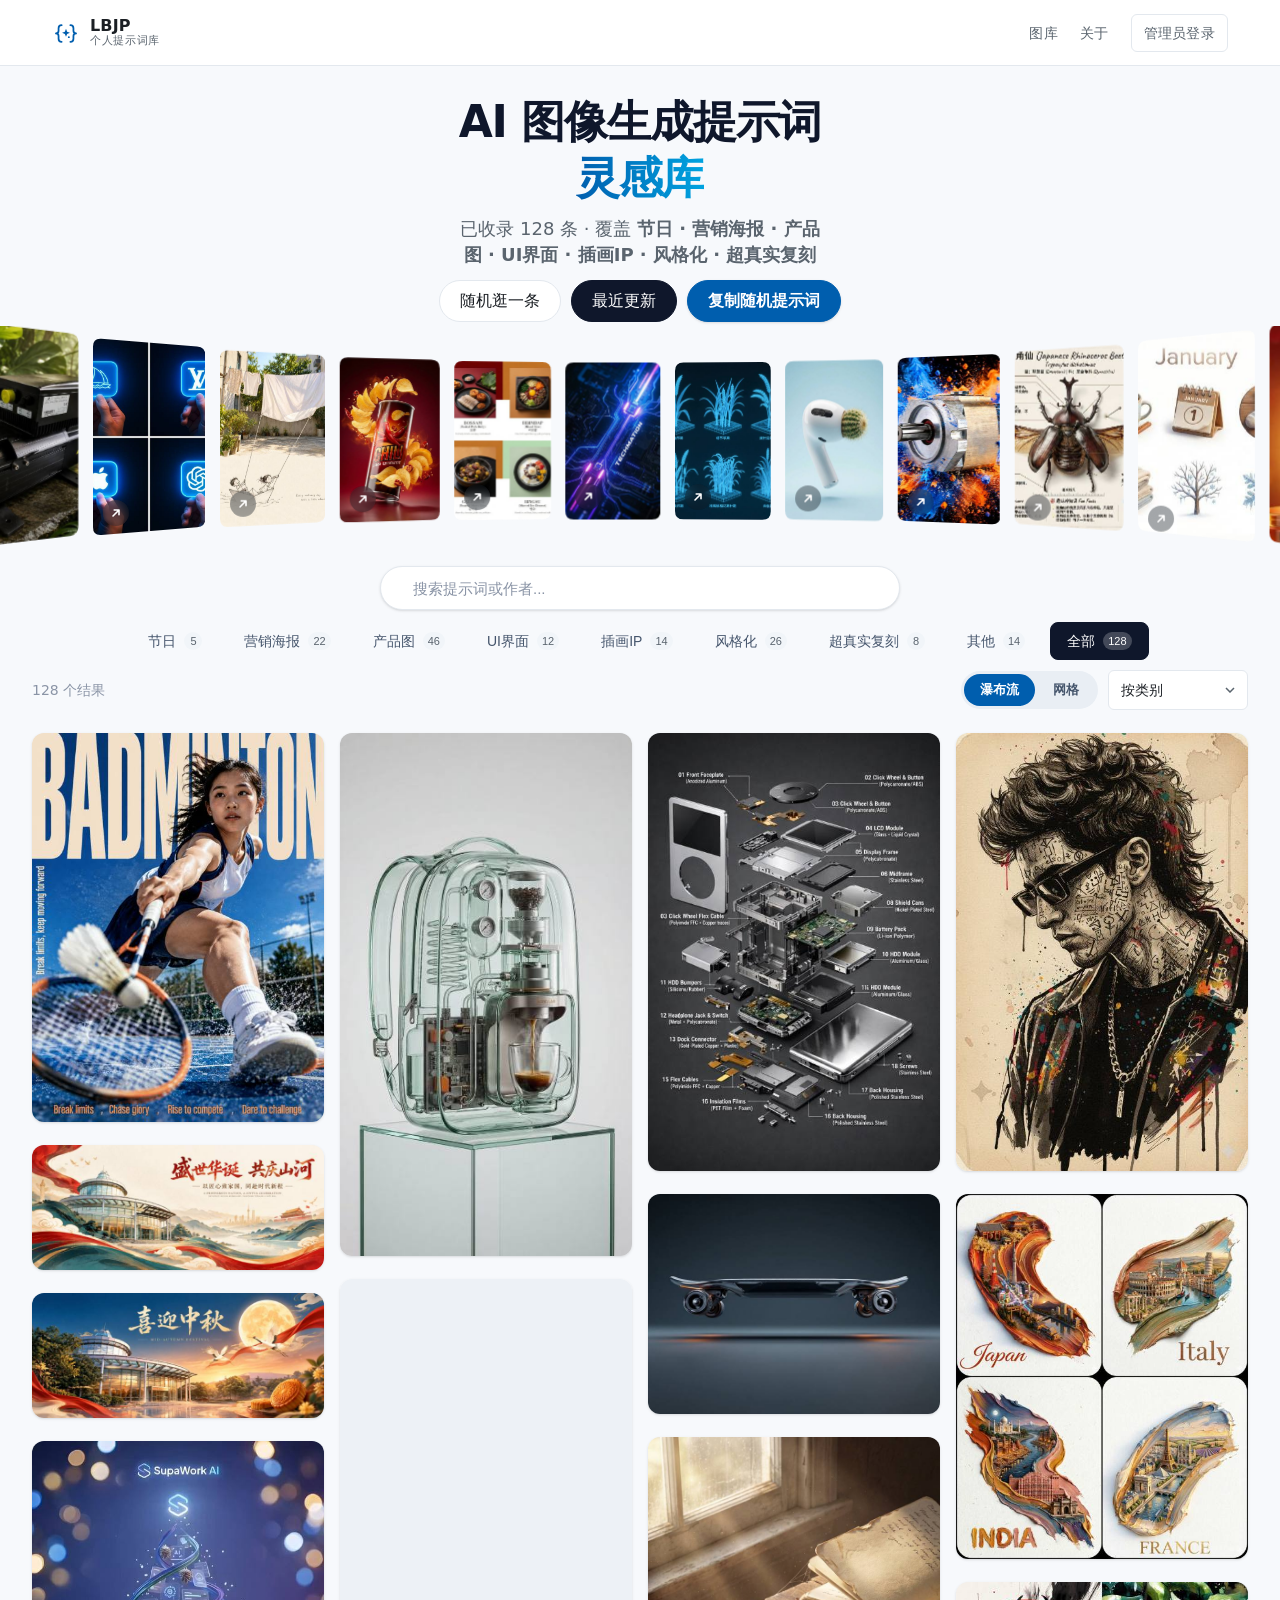
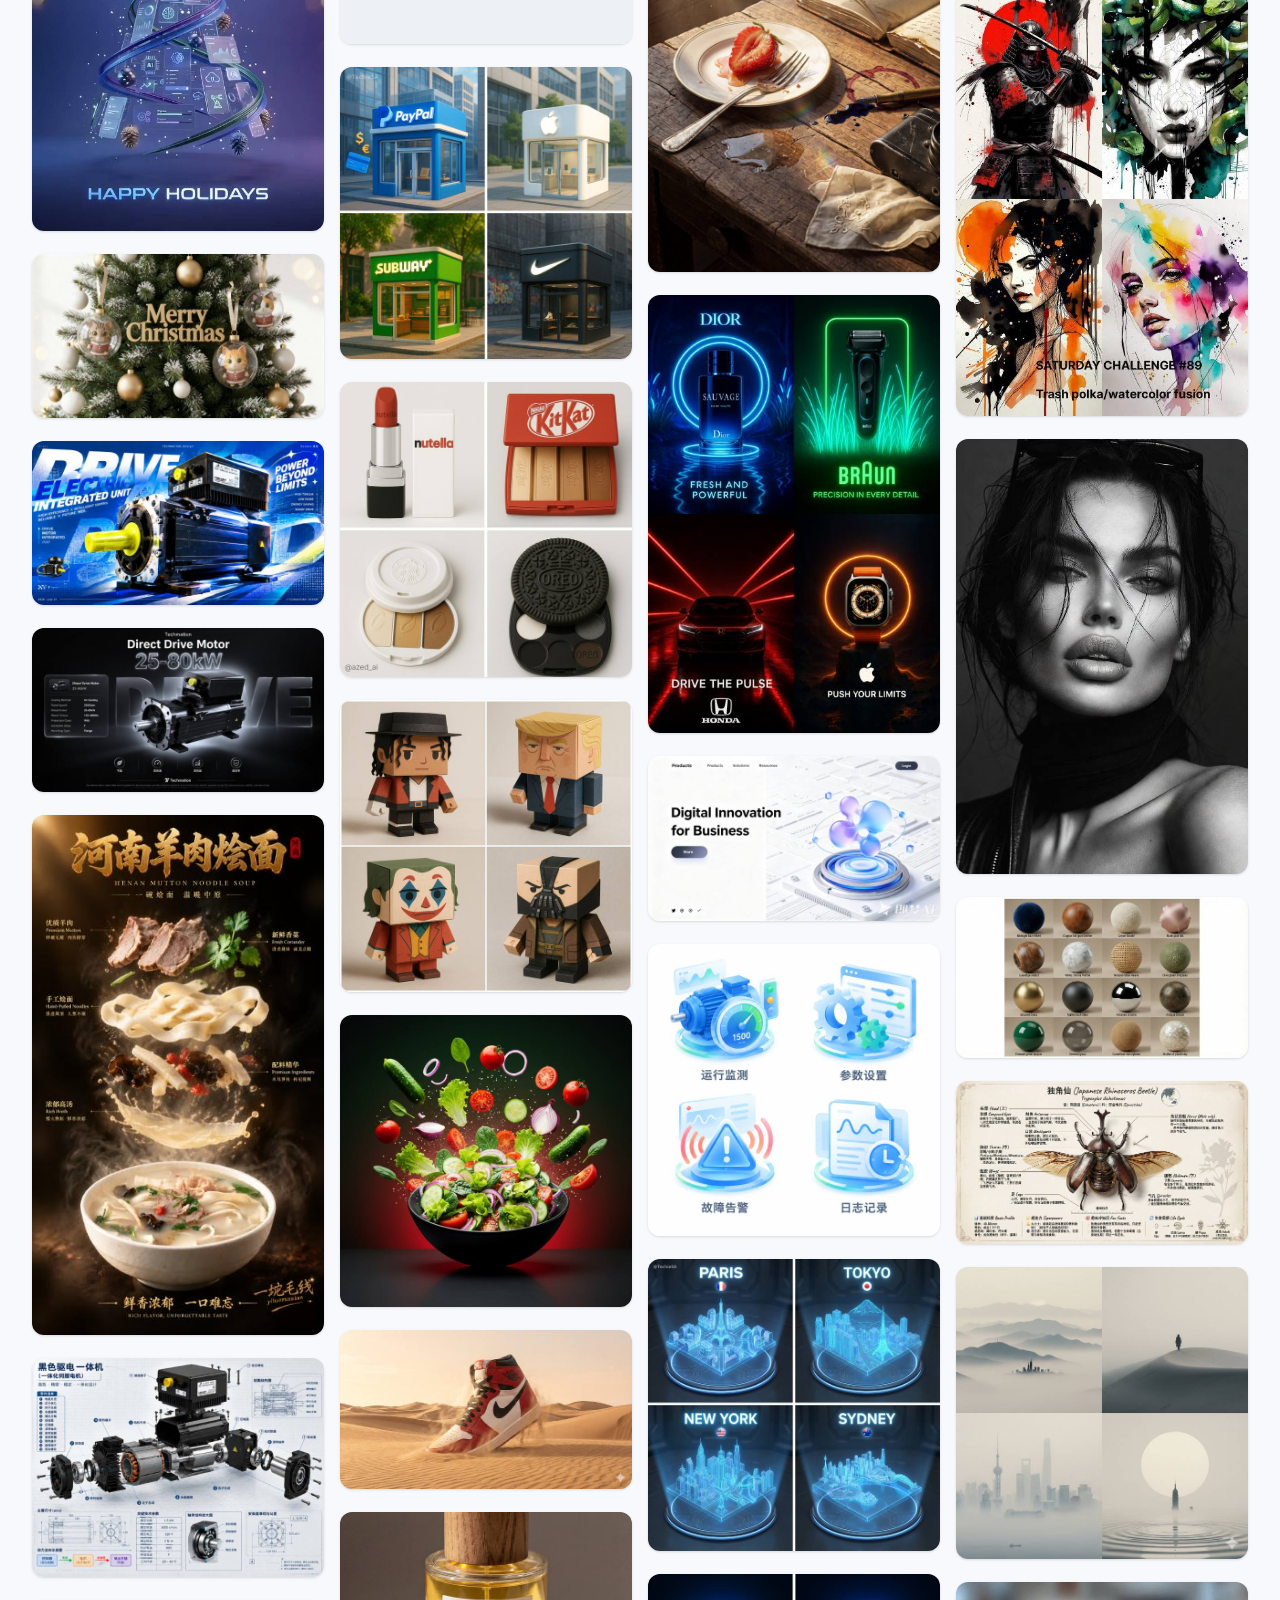
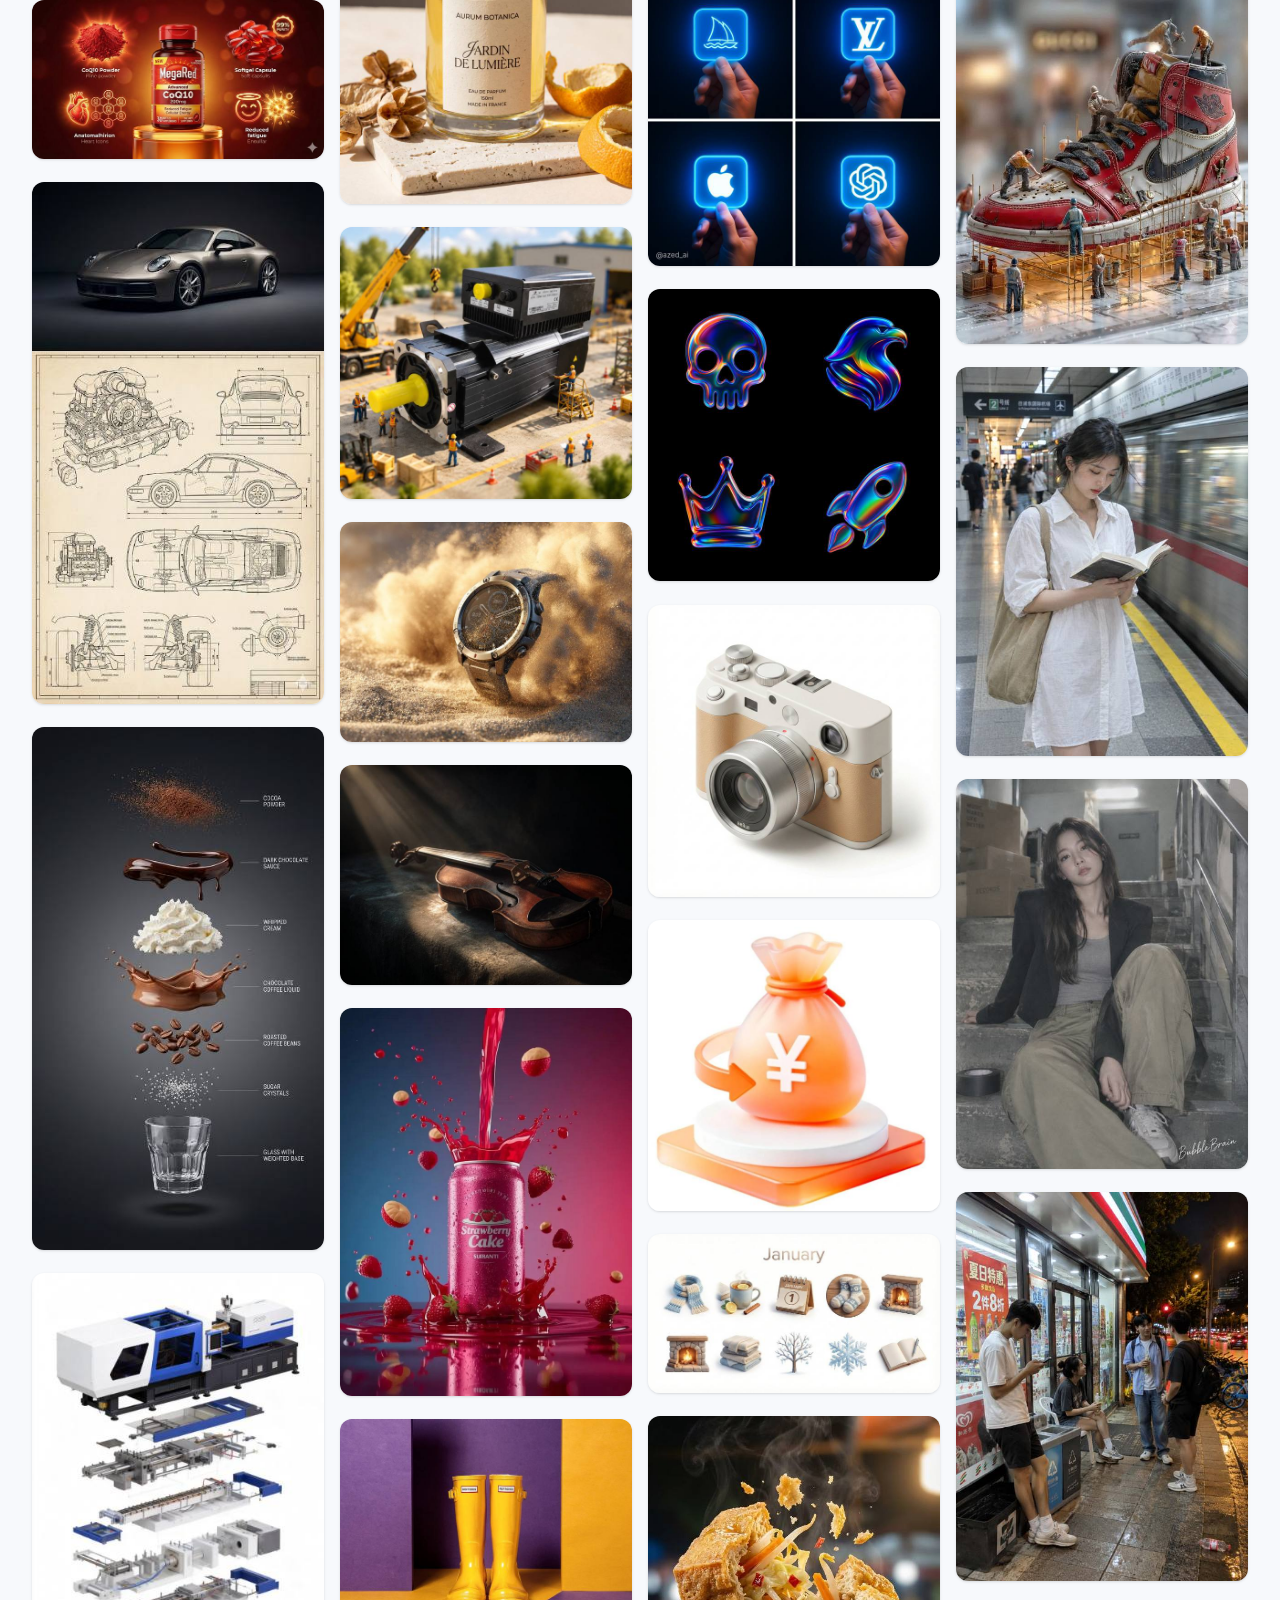
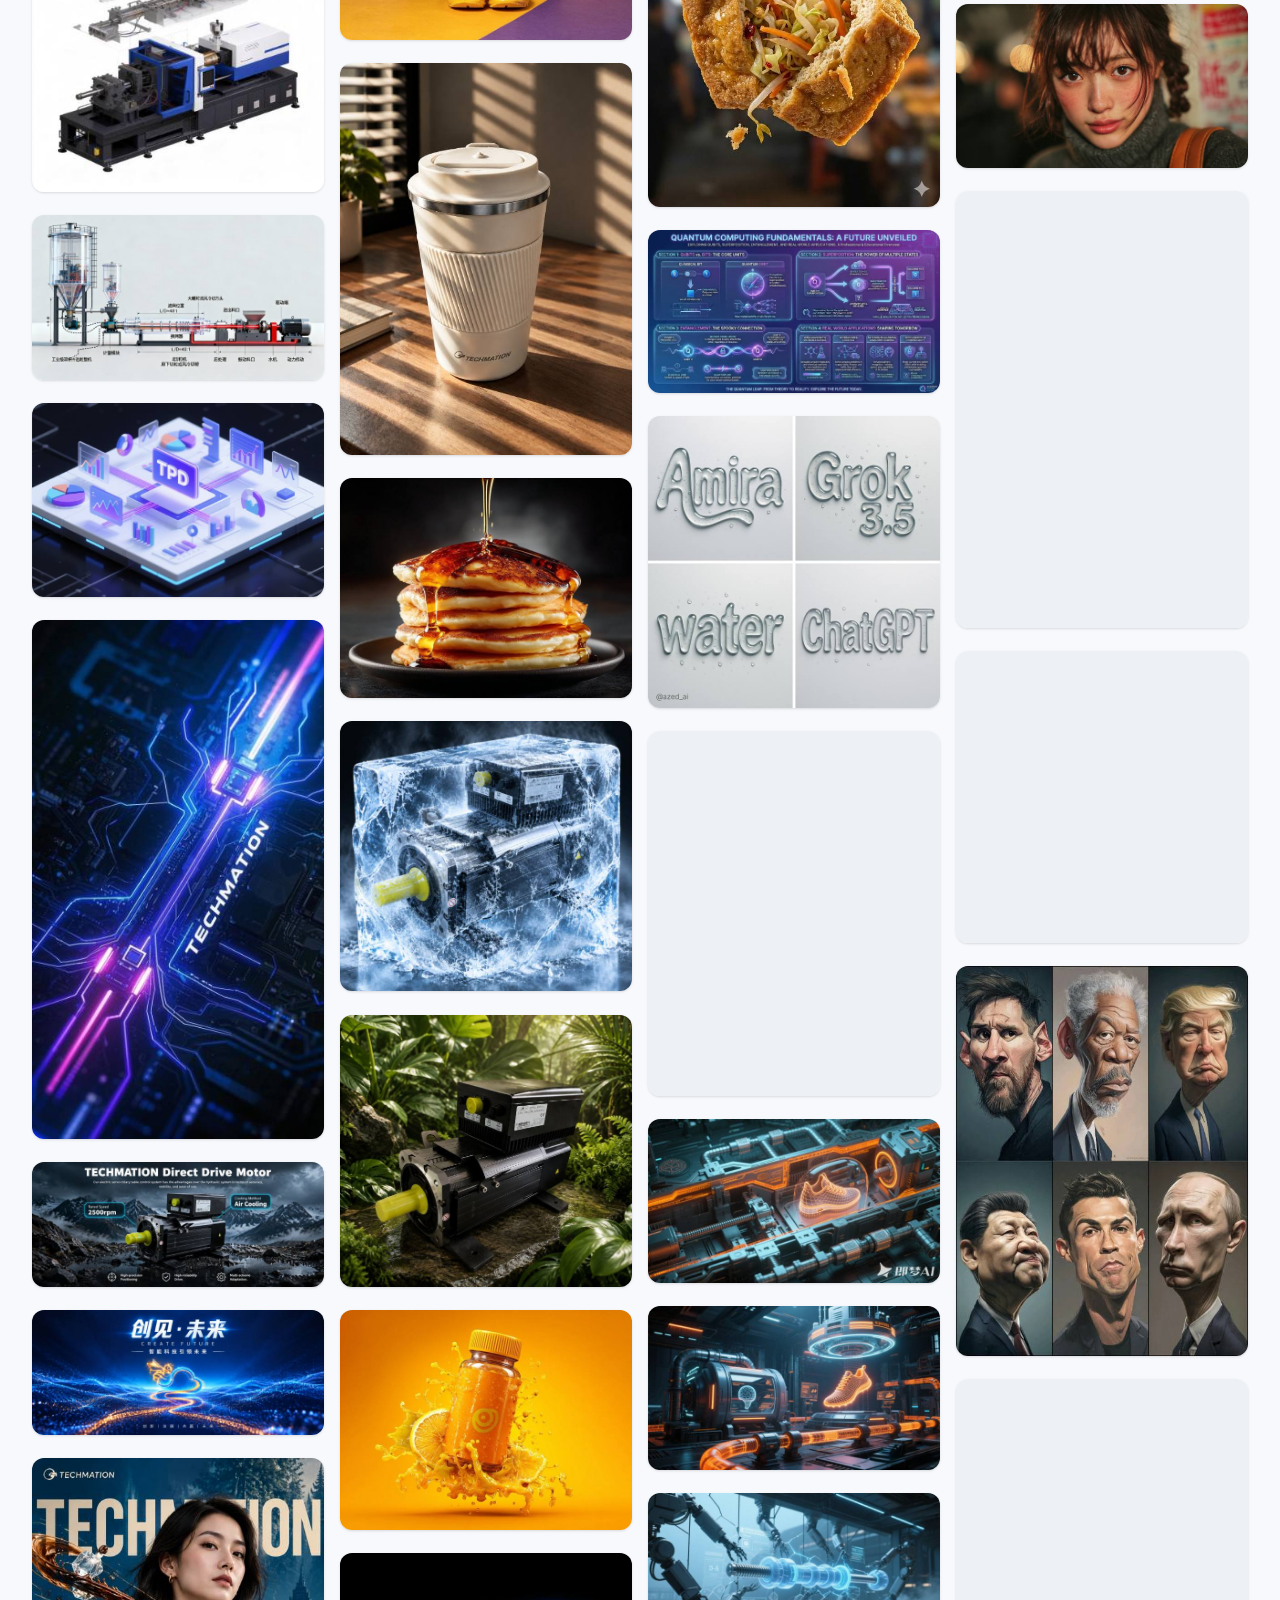
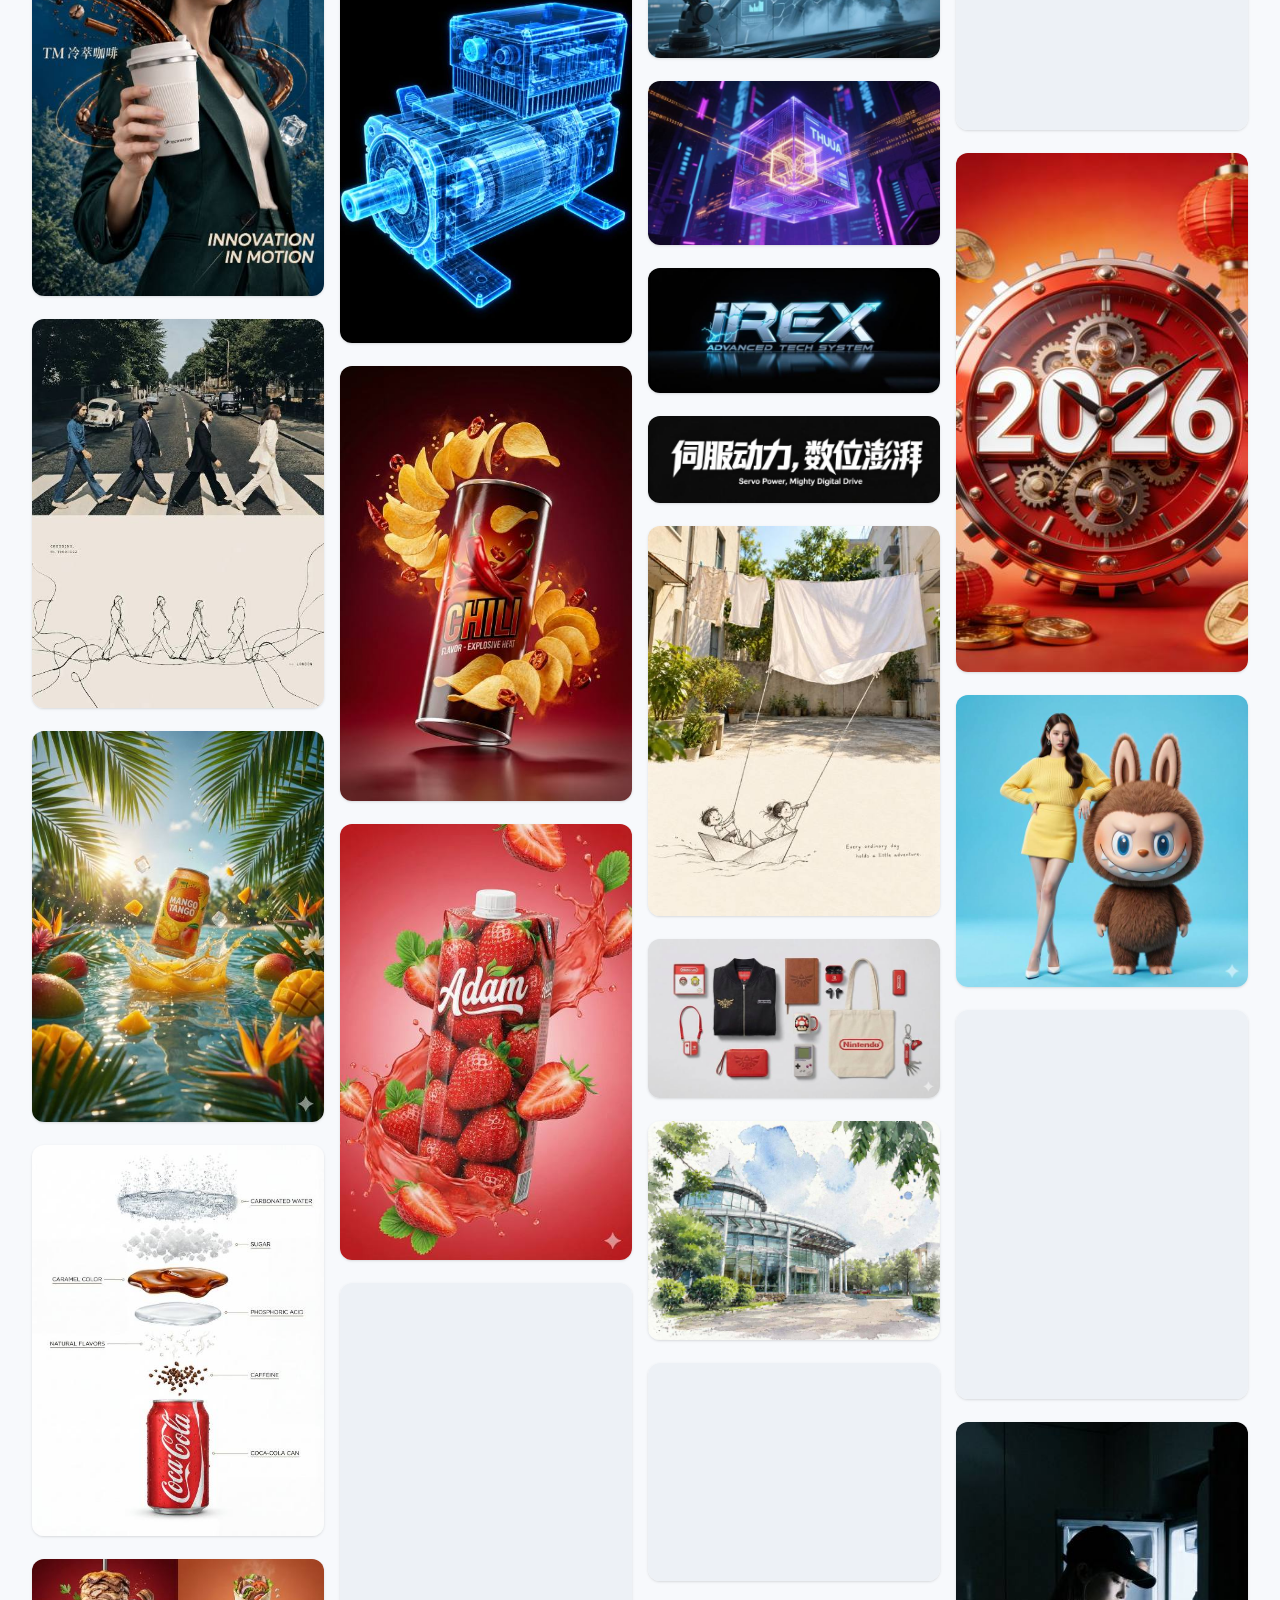
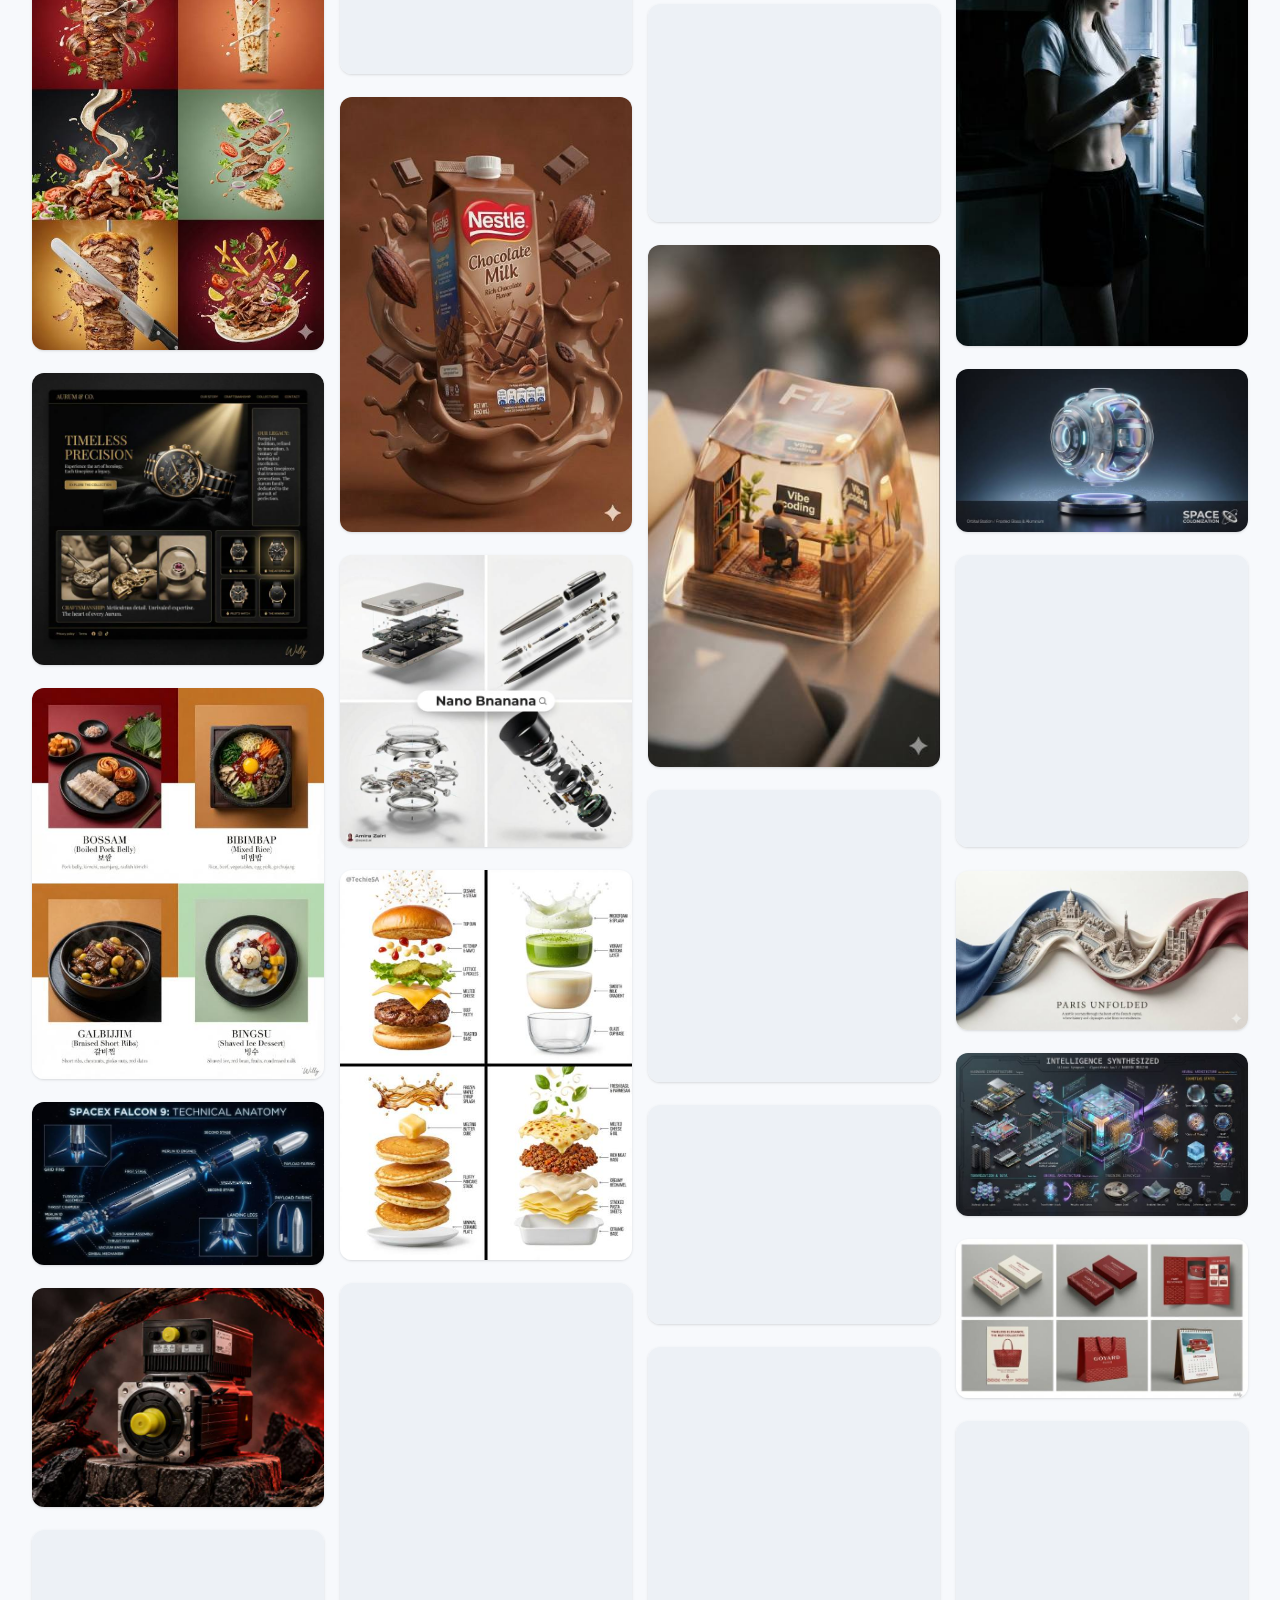
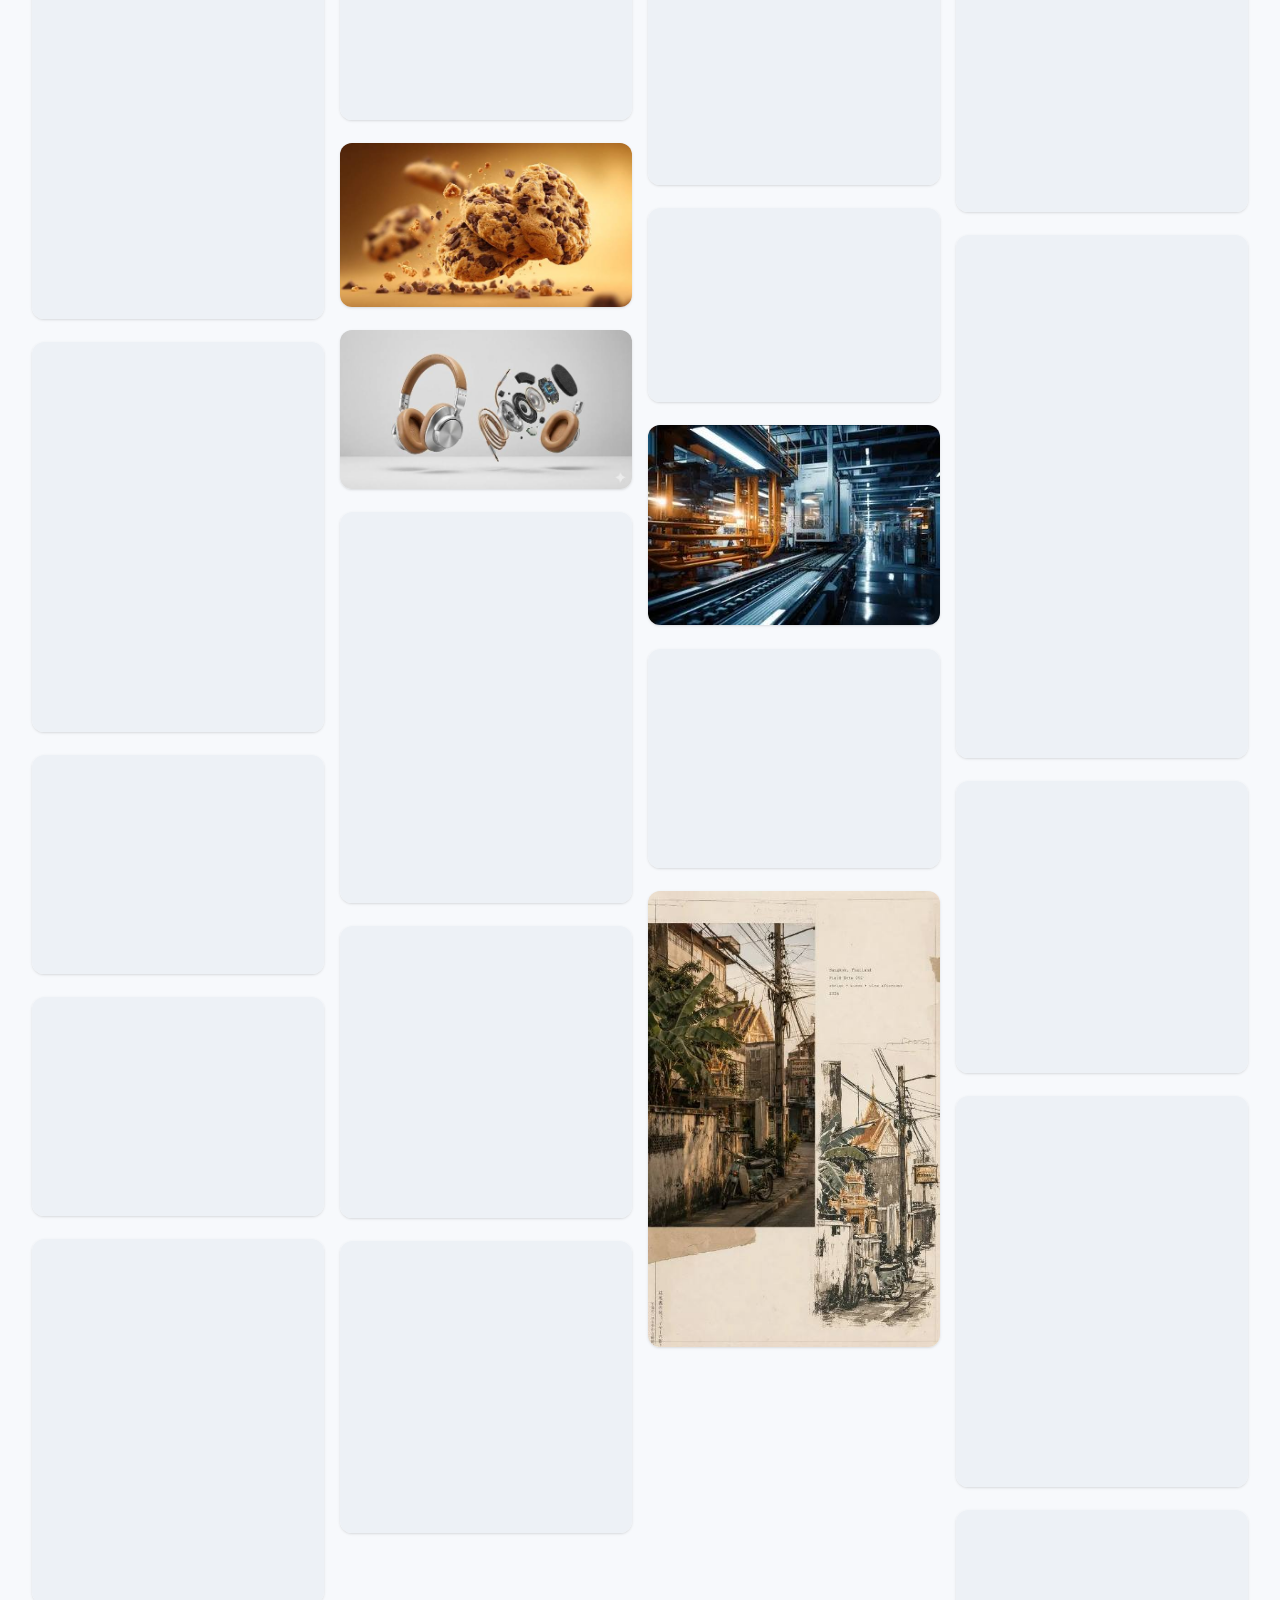
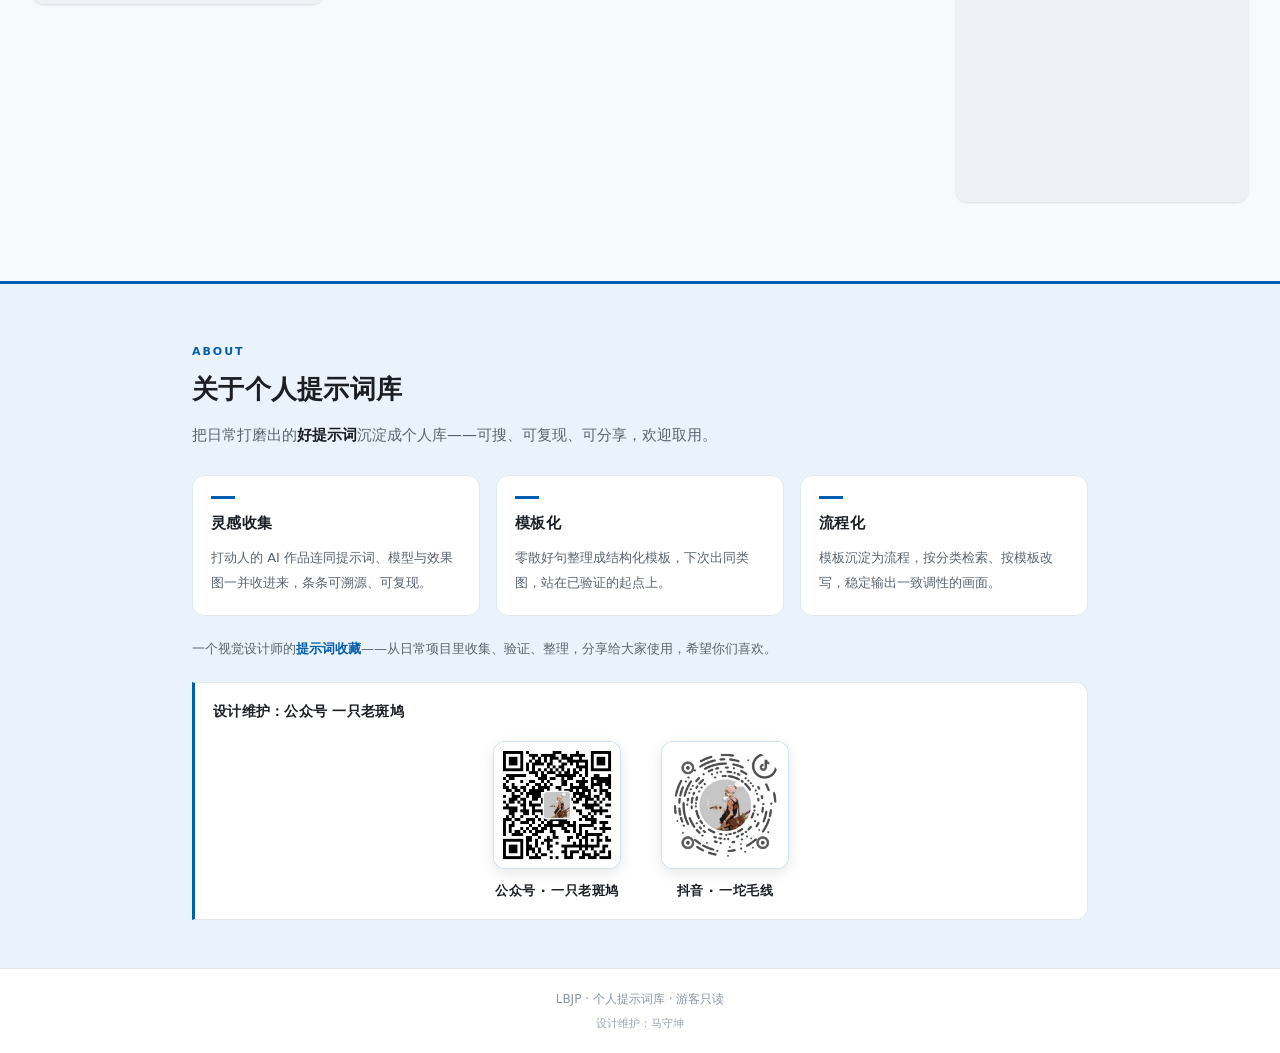
==== commit e63454b0: "deploy: site ff75d9d (2026-11-02T14:35:41+08:00)" ====
--- a/index.html
+++ b/index.html
@@ -22,10 +22,9 @@
   </div>
 </header>
 
+<!-- 书18b：hero-logo 白卡已按用户要求去掉（顶栏已有品牌标识，hero 不再重复；
+     同时压缩 hero 垂直节奏，保证滚动卡带完整落进首屏） -->
 <section class="hero">
-  <div class="hero-logo" aria-hidden="true">
-    <img src="assets/logo.svg" alt="">
-  </div>
   <h1 class="hero-title">AI 图像生成提示词<br><span class="hero-title-accent">灵感库</span></h1>
   <p class="hero-slogan">已收录 <span id="hero-count">…</span> 条 · 覆盖 <span id="hero-cats"></span></p>
   <div class="hero-actions">
@@ -33,6 +32,16 @@
     <button id="hero-latest" type="button" class="btn-hero btn-hero-dark">最近更新</button>
     <button id="hero-copy" type="button" class="btn-hero btn-hero-primary">复制随机提示词</button>
   </div>
+</section>
+
+<!-- 书18 Hero 弧形卡片轮播：视觉上是 hero 的一部分（紧跟 hero-actions 之下，无缝衔接），
+     独立成节而非塞进 .hero，是因为卡带需要全视口宽（hero 有 24px 内边距，塞进去要做
+     100vw 负边距修正，还会被 hero 的 fade-in 入场动画整体拖累加载表现）。
+     数据与交互全部由 hero-cards.js 自管：拉 entries.json 抽 12 条、右→左漂移、
+     可拖拽带惯性、曲面几何每帧重算；点击走 PromptLib.openDetail 与瀑布流同弹窗。
+     数据不可达时整段 display:none（hero-cards.js 兜底），不占版面。 -->
+<section id="hero-reels" class="hero-reels" aria-label="提示词精选滚动展示">
+  <div class="reel-band"></div>
 </section>
 
 <!-- 书10C 控制条：搜索框 + 分类胶囊 + 计数排序 三条一体整体吸顶（页头正下方）。
@@ -180,5 +189,6 @@
 </button>
 
 <script src="app.js"></script>
+<script src="hero-cards.js"></script>
 </body>
 </html>
--- a/styles.css
+++ b/styles.css
@@ -70,22 +70,16 @@
 }
 .top-nav a.nav-admin:hover{border-color:var(--brand);background:var(--brand-soft)}
 
-/* ===== Hero：居中，logo 方块 → 双行标题 → 副标 → CTA（搜索框已搬进控制条，书10C） ===== */
+/* ===== Hero：居中，双行标题 → 副标 → CTA（书18c：再压一档——首屏底部要露出
+ * 控制条（搜索框+分类）和一截瀑布流当「下方可滚」提示；logo 白卡已删，书18b；
+ * 搜索框已搬进控制条，书10C） ===== */
 .hero{
   display:flex;flex-direction:column;align-items:center;text-align:center;
-  padding:64px 24px 40px;                  /* 底部 40px：搬走搜索框后撑住版面，视觉不许塌 */
+  padding:20px 24px 4px;
   animation:fade-in .6s ease-out backwards;
 }
-.hero-logo{
-  width:128px;height:128px;border-radius:20px;background:#fff;
-  display:flex;align-items:center;justify-content:center;padding:16px;
-  box-shadow:0 0 0 4px rgba(255,255,255,.5),var(--shadow-xl);
-  transition:transform var(--dur) var(--ease),box-shadow var(--dur) var(--ease);
-}
-.hero-logo:hover{transform:translateY(-3px) scale(1.03);box-shadow:0 0 0 4px rgba(255,255,255,.6),0 8px 20px rgba(0,0,0,.18)}
-.hero-logo img{width:96px;height:96px;display:block;object-fit:contain}
 .hero-title{
-  margin:32px 0 0;font-size:60px;line-height:82.5px;font-weight:800;letter-spacing:-1.5px;
+  margin:8px 0 0;font-size:44px;line-height:56px;font-weight:800;letter-spacing:-1.1px;
   color:var(--ink-strong);text-wrap:balance;
 }
 /* 第二行渐变（参考站 from-blue-600 to-teal-500 → 本站收口品牌色系） */
@@ -95,12 +89,12 @@
   color:transparent;letter-spacing:-1.5px;
 }
 .hero-slogan{
-  margin:24px 0 0;max-width:672px;font-size:20px;line-height:28px;color:var(--ink-2);
+  margin:10px 0 0;max-width:672px;font-size:18px;line-height:26px;color:var(--ink-2);
   text-wrap:balance;
 }
-.hero-actions{display:flex;flex-wrap:wrap;justify-content:center;gap:12px;margin:32px 0 0}
+.hero-actions{display:flex;flex-wrap:wrap;justify-content:center;gap:10px;margin:12px 0 0}
 .btn-hero{
-  height:48px;padding:12px 24px;border-radius:999px;
+  height:42px;padding:9px 20px;border-radius:999px;
   border:1px solid var(--line);background:var(--bg);color:var(--ink);
   font-size:16px;font-weight:500;cursor:pointer;
   transition:border-color var(--dur) var(--ease),color var(--dur) var(--ease),
@@ -170,11 +164,11 @@
      （旧 max-width:1680px + margin auto，实测 1920 下 barLeft=120/barW=1680），
      两侧各 120px 空档里下方的卡片直接露出来（截图已复现）。
      故本层不设 max-width —— 用 `.control-bar > *` 的内边距把内容对齐版心。 */
-  display:grid;grid-template-areas:"search" "cats" "count";gap:10px 0;   /* 书10E 反馈1：行间距 10px（+cats padding 10 = 20px） */
+  display:grid;grid-template-areas:"search" "cats" "count";gap:6px 0;   /* 书18c：行距 10→6，首屏要露出控制条+瀑布流一截 */
   /* 书10F 修（用户反馈 2）：底色铺满整个视口宽（不设 max-width），内容用 padding 对齐 1680 版心。
      `(100% - 1680px)/2 + 32px` 在宽视口下算出与 .gallery-wrap 卡片左缘一致的缩进（1920 → 152px），
      窄视口下 max() 兜底 32px。百分比基准是 body 内容宽（已排除滚动条），比 100vw 更准。 */
-  padding:14px max(32px, calc((100% - 1680px) / 2 + 32px)) 0;
+  padding:10px max(32px, calc((100% - 1680px) / 2 + 32px)) 0;   /* 书18c：上内边距 14→10 */
   /* 书10F：**去掉 background-color 过渡**——吸顶是开关语义，渐变只会制造半透明露出窗口；
      只保留 border-bottom-color 的过渡（细线显现更柔和）。 */
   transition:border-bottom-color var(--dur) var(--ease);
@@ -192,7 +186,7 @@
  * 书10C：胶囊收进控制条（与搜索框、计数排序一体吸顶），本条只管胶囊自身排布——
  * sticky/top/z-index/白底/下线全部上交 .control-bar，nav 恢复为普通块。
  * 原 padding:36px 0 8px 的 36px 上边距是「与 Hero 的间距」，进控制条后由控制条内边距统一管。 */
-.category-nav{display:flex;flex-wrap:wrap;gap:8px;justify-content:center;padding:10px 0 2px}
+.category-nav{display:flex;flex-wrap:wrap;gap:8px;justify-content:center;padding:6px 0 0}   /* 书18c：10/2→6/0 */
 .cat-chip{
   display:inline-flex;align-items:center;gap:8px;
   padding:8px 16px;border:1px solid transparent;
@@ -213,7 +207,7 @@
 
 /* 网格头：左「N 个结果」右排序钮。书10C：收进控制条，border-bottom 与 padding 上交控制条
  * （书10D 起常态无边框、无底板，容器完全隐形；hairline 只在吸顶态出现）。 */
-.grid-head{display:flex;align-items:center;justify-content:space-between;gap:12px;padding:6px 0 8px}
+.grid-head{display:flex;align-items:center;justify-content:space-between;gap:12px;padding:4px 0 6px}   /* 书18c：6/8→4/6 */
 .grid-title{margin:0;font-size:15px;font-weight:600;letter-spacing:.04em}
 .result-count{font-size:14px;color:var(--ink-3);font-variant-numeric:tabular-nums}
 .result-count b{color:var(--brand);font-weight:700}
@@ -583,13 +577,11 @@
   .wrap,.gallery-wrap{padding:0 16px}
   .header-inner{gap:12px;height:auto;padding:12px 0}
   .top-nav{gap:14px}
-  .hero{padding:44px 16px 28px}                /* 底部 28px：搬走搜索框后撑住，不许塌 */
-  .hero-logo{width:96px;height:96px;border-radius:20px;padding:12px}
-  .hero-logo img{width:72px;height:72px}
-  .hero-title{margin-top:20px;font-size:32px;line-height:42px;letter-spacing:-.5px}
+  .hero{padding:24px 16px 4px}                 /* 书18b：logo 卡删、节奏压缩，卡带进首屏 */
+  .hero-title{margin-top:8px;font-size:32px;line-height:42px;letter-spacing:-.5px}
   .hero-title-accent{letter-spacing:-.5px}
-  .hero-slogan{margin-top:14px;font-size:15px;line-height:24px}
-  .hero-actions{margin-top:20px;gap:8px}
+  .hero-slogan{margin-top:10px;font-size:15px;line-height:24px}
+  .hero-actions{margin-top:14px;gap:8px}
   .btn-hero{height:40px;padding:8px 16px;font-size:14px}
   #search-input{max-width:none;height:40px;padding:6px 20px 6px 18px;font-size:14px}   /* 书10D：移动端全宽 40px */
   /* 书10E 控制条移动端两行：行1 = 搜索框 + 排序（等高对齐），行2 = 计数 + 胶囊（**横滑 + 全部固定**）。
@@ -679,3 +671,52 @@
 .about-qr img{width:128px;height:128px;display:block;margin:0 auto;border-radius:12px;
   border:1px solid rgba(0,94,174,.18);box-shadow:0 4px 14px rgba(0,0,0,.10);background:#fff}
 .about-qr figcaption{margin-top:10px;font-size:13px;font-weight:600;color:var(--ink,#18191C);letter-spacing:.04em}
+
+/* ===== 书18 Hero 弧形卡片轮播 =====
+ * 参考 Reelmark 曲面卡带：全视口宽卡带，12 张提示词卡右→左匀速漂移（无缝循环），
+ * 可拖拽带惯性；曲面几何（圆柱内壁推挤 + clip-path: path() 圆角四边形）由
+ * hero-cards.js 每帧用像素值写入，CSS 只管静态外观。数据不可达时整节 display:none。
+ * 视觉对齐本站冷白调：无投影无描边，卡片圆角由 clip-path 切出（容器不设 radius，
+ * 否则与 path() 双重裁切会在斜边露方角）；frosted 小圆标 + hover 标题条对齐 aiart.pics 压字习惯。 */
+.hero-reels{
+  /* 书18b：hero 底部 padding 已压到 8px，卡带不再负边距上提（-16 会压到 CTA） */
+  margin:0;overflow:hidden;
+  cursor:grab;touch-action:pan-y;               /* 横向手势归卡带，纵向滚动不受影响 */
+  user-select:none;-webkit-user-select:none;
+}
+.hero-reels:active{cursor:grabbing}
+.reel-band{position:relative;height:340px;overflow:hidden}
+.reel-card{
+  position:absolute;left:0;top:0;
+  /* 曲面几何（translate/width/height/clip-path）每帧由 JS 写入，这里只留过渡时间 */
+  will-change:transform;
+}
+/* 入场：只动内层 opacity，不碰 JS 控制的 transform；错峰 delay 由 JS 写 style */
+.reel-inner{
+  position:absolute;inset:0;overflow:hidden;background:var(--bg-hold);
+  animation:reel-in .55s var(--ease) backwards;
+}
+@keyframes reel-in{from{opacity:0}to{opacity:1}}
+.reel-inner img{
+  width:100%;height:100%;object-fit:cover;display:block;
+  opacity:0;transition:opacity var(--dur-img) var(--ease);
+}
+.reel-inner img.is-loaded{opacity:1}
+/* frosted 小圆标（左下角常显）：提示「可点开看详情」，毛玻璃对齐参考站 play 徽标 */
+.reel-icon{
+  position:absolute;left:10px;bottom:10px;width:26px;height:26px;border-radius:999px;
+  display:flex;align-items:center;justify-content:center;color:#fff;
+  background:rgba(17,23,32,.38);backdrop-filter:blur(6px);-webkit-backdrop-filter:blur(6px);
+  pointer-events:none;
+}
+/* hover 标题条：左下渐显压字（对齐参考站 hover 压字层），reduced-motion 由全局规则照常生效 */
+.reel-chip{
+  position:absolute;left:10px;right:10px;bottom:10px;padding:8px 12px;border-radius:10px;
+  font-size:13px;line-height:18px;font-weight:600;color:#fff;text-align:left;
+  background:linear-gradient(90deg,rgba(17,23,32,.72),rgba(17,23,32,.28));
+  backdrop-filter:blur(6px);-webkit-backdrop-filter:blur(6px);
+  opacity:0;transition:opacity var(--dur) var(--ease);
+  white-space:nowrap;overflow:hidden;text-overflow:ellipsis;pointer-events:none;
+}
+.reel-card:hover .reel-chip{opacity:1}
+.reel-card:hover .reel-icon{opacity:0}
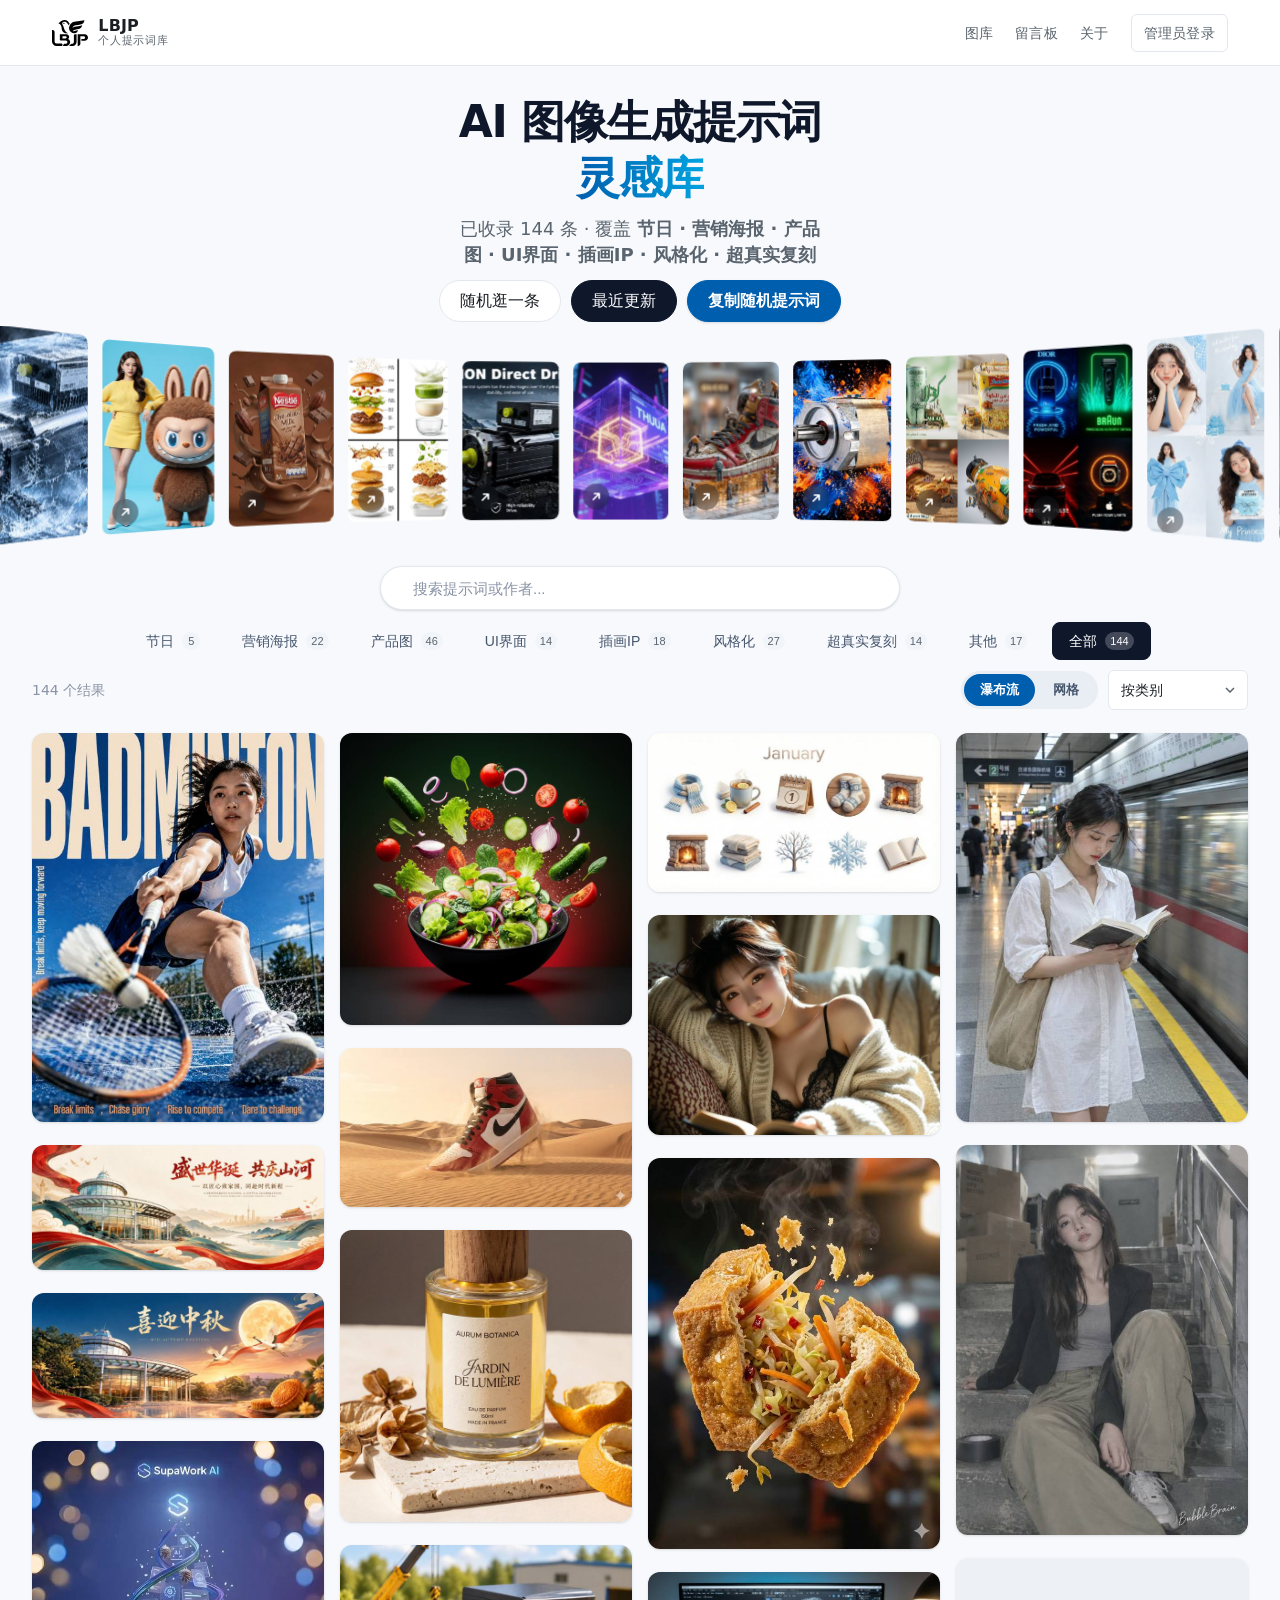
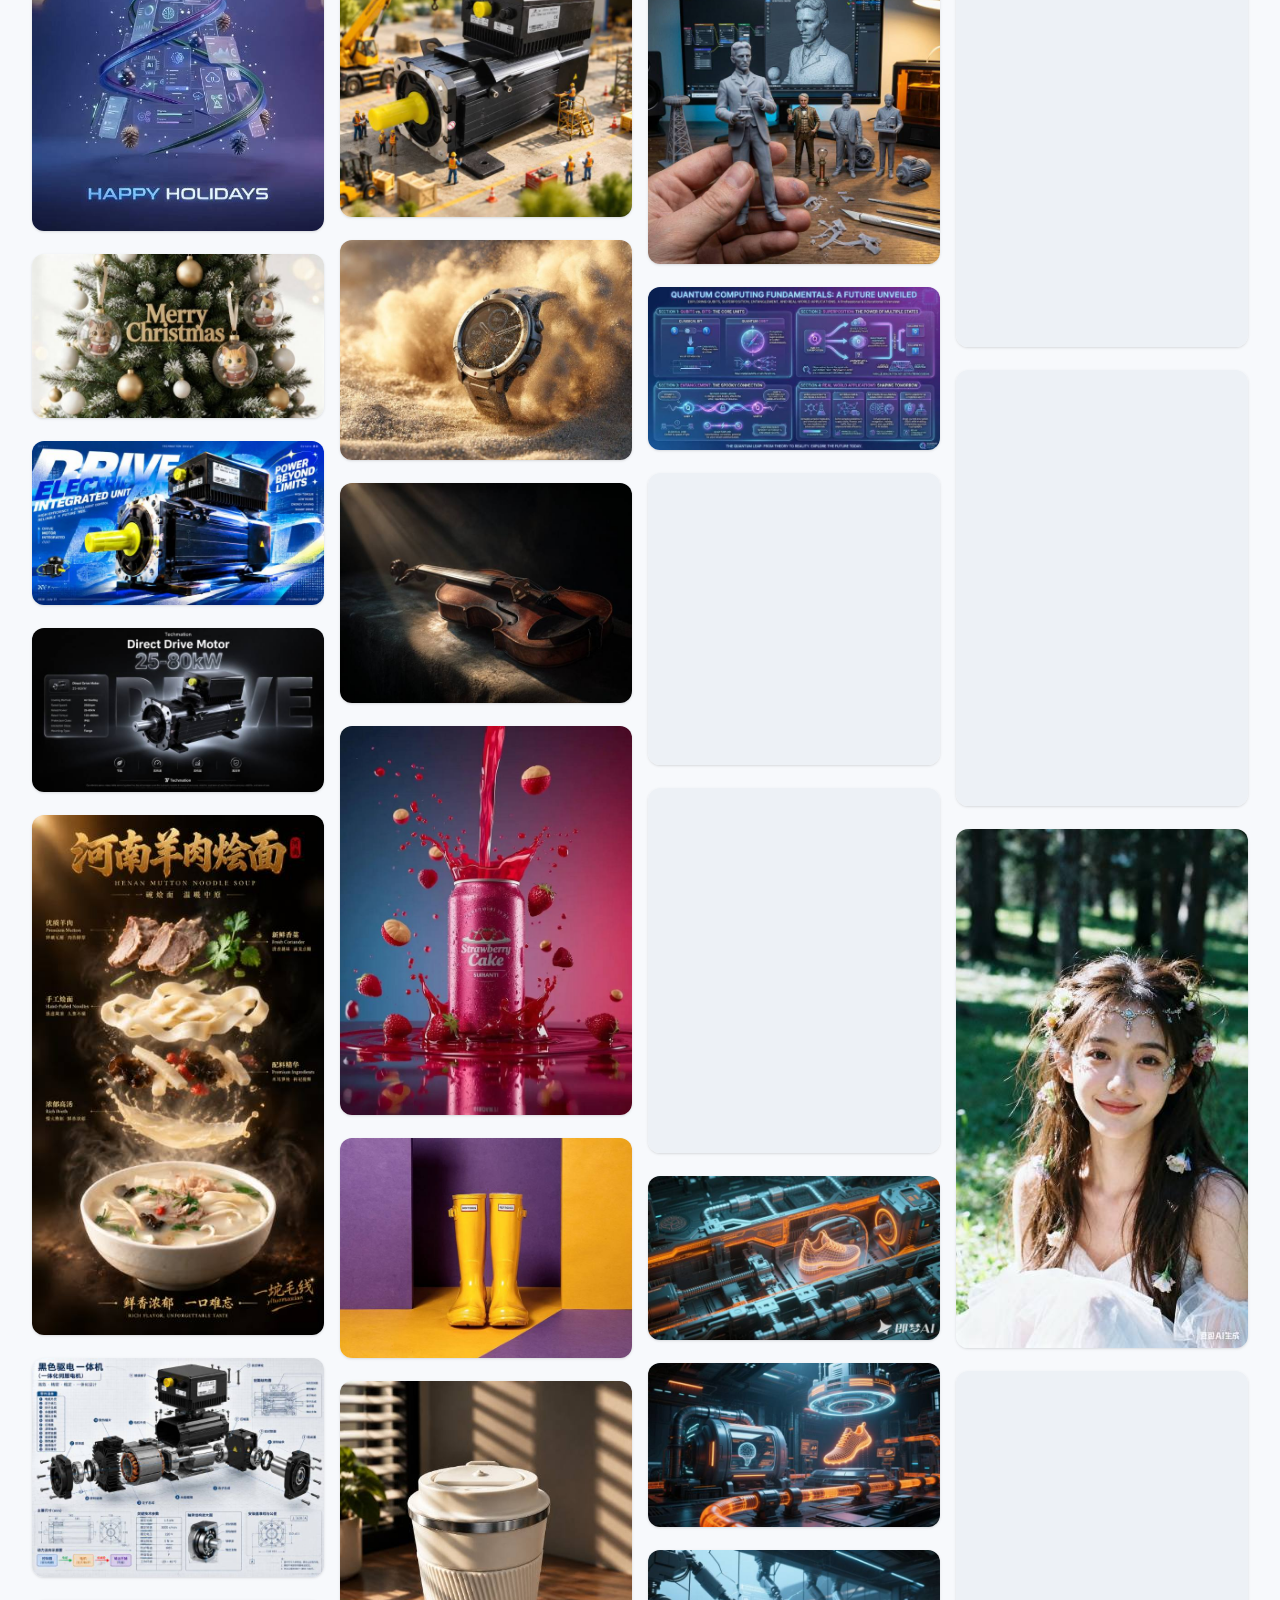
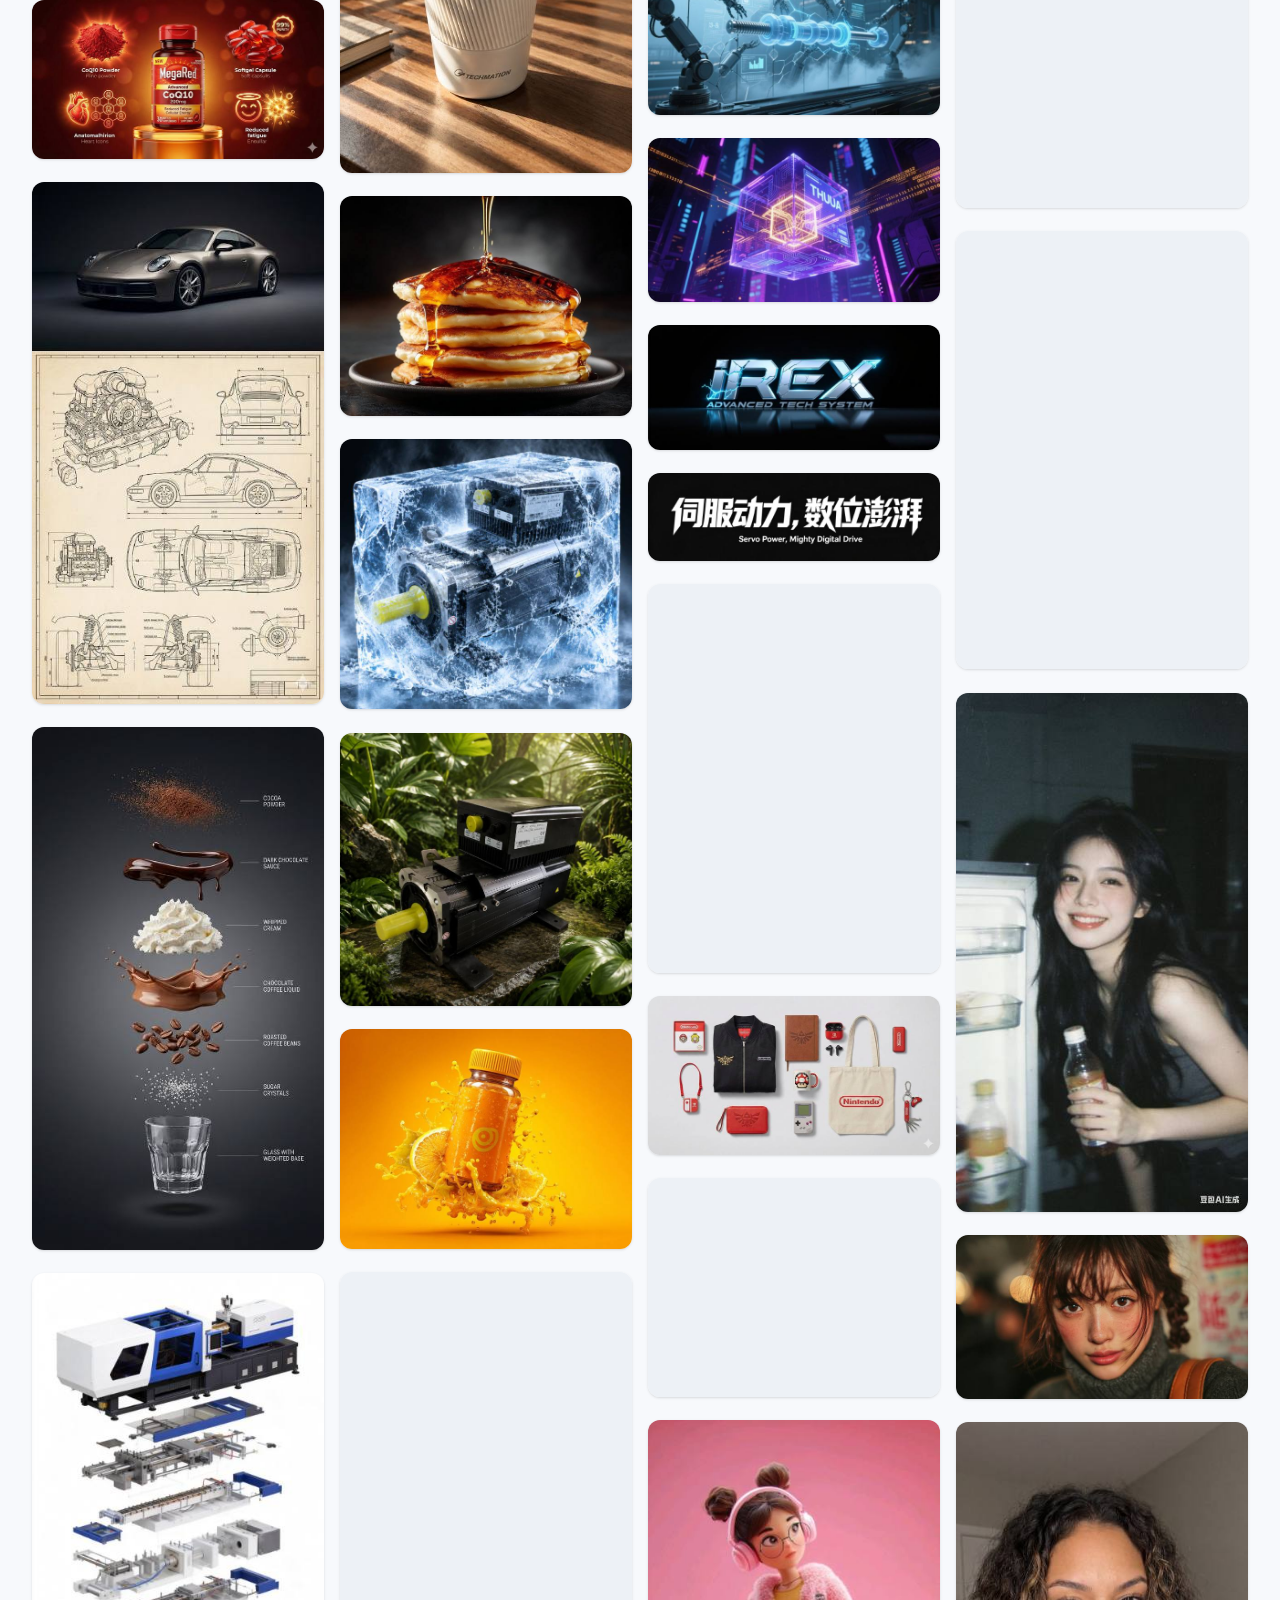
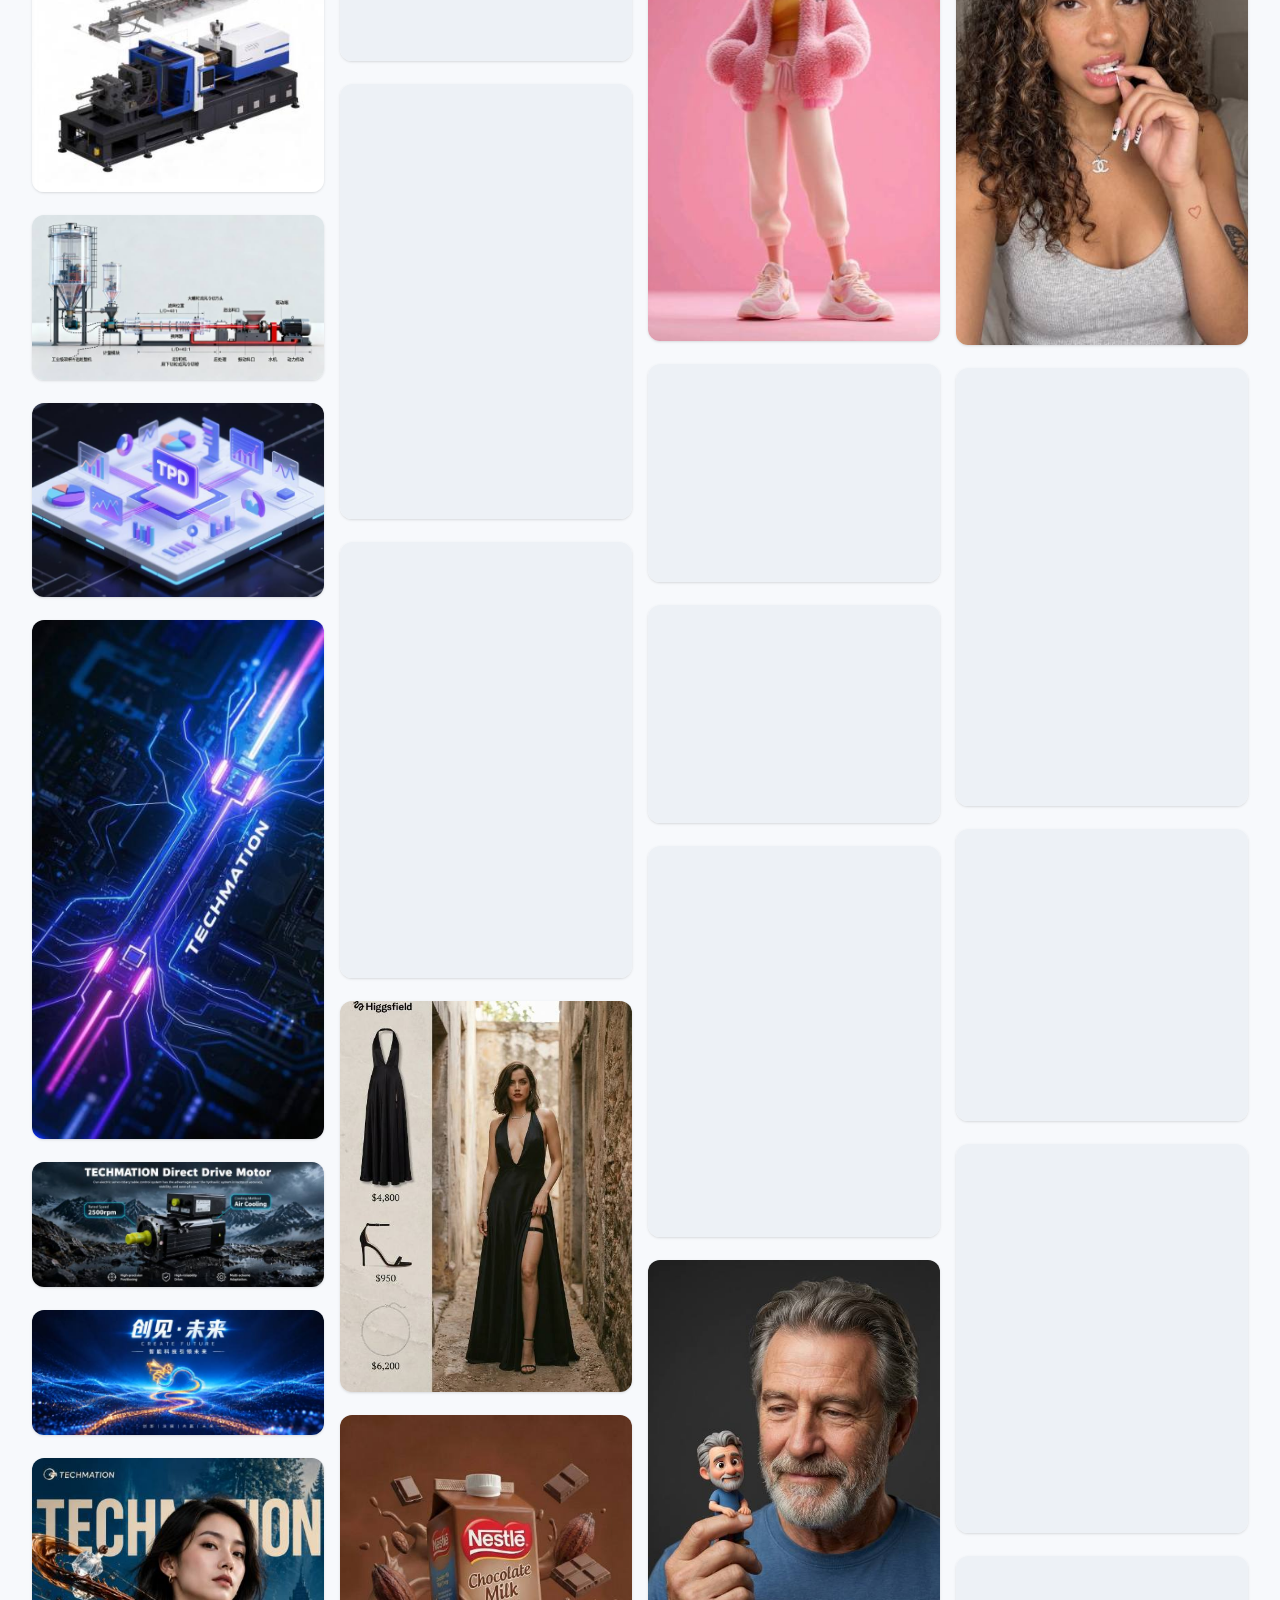
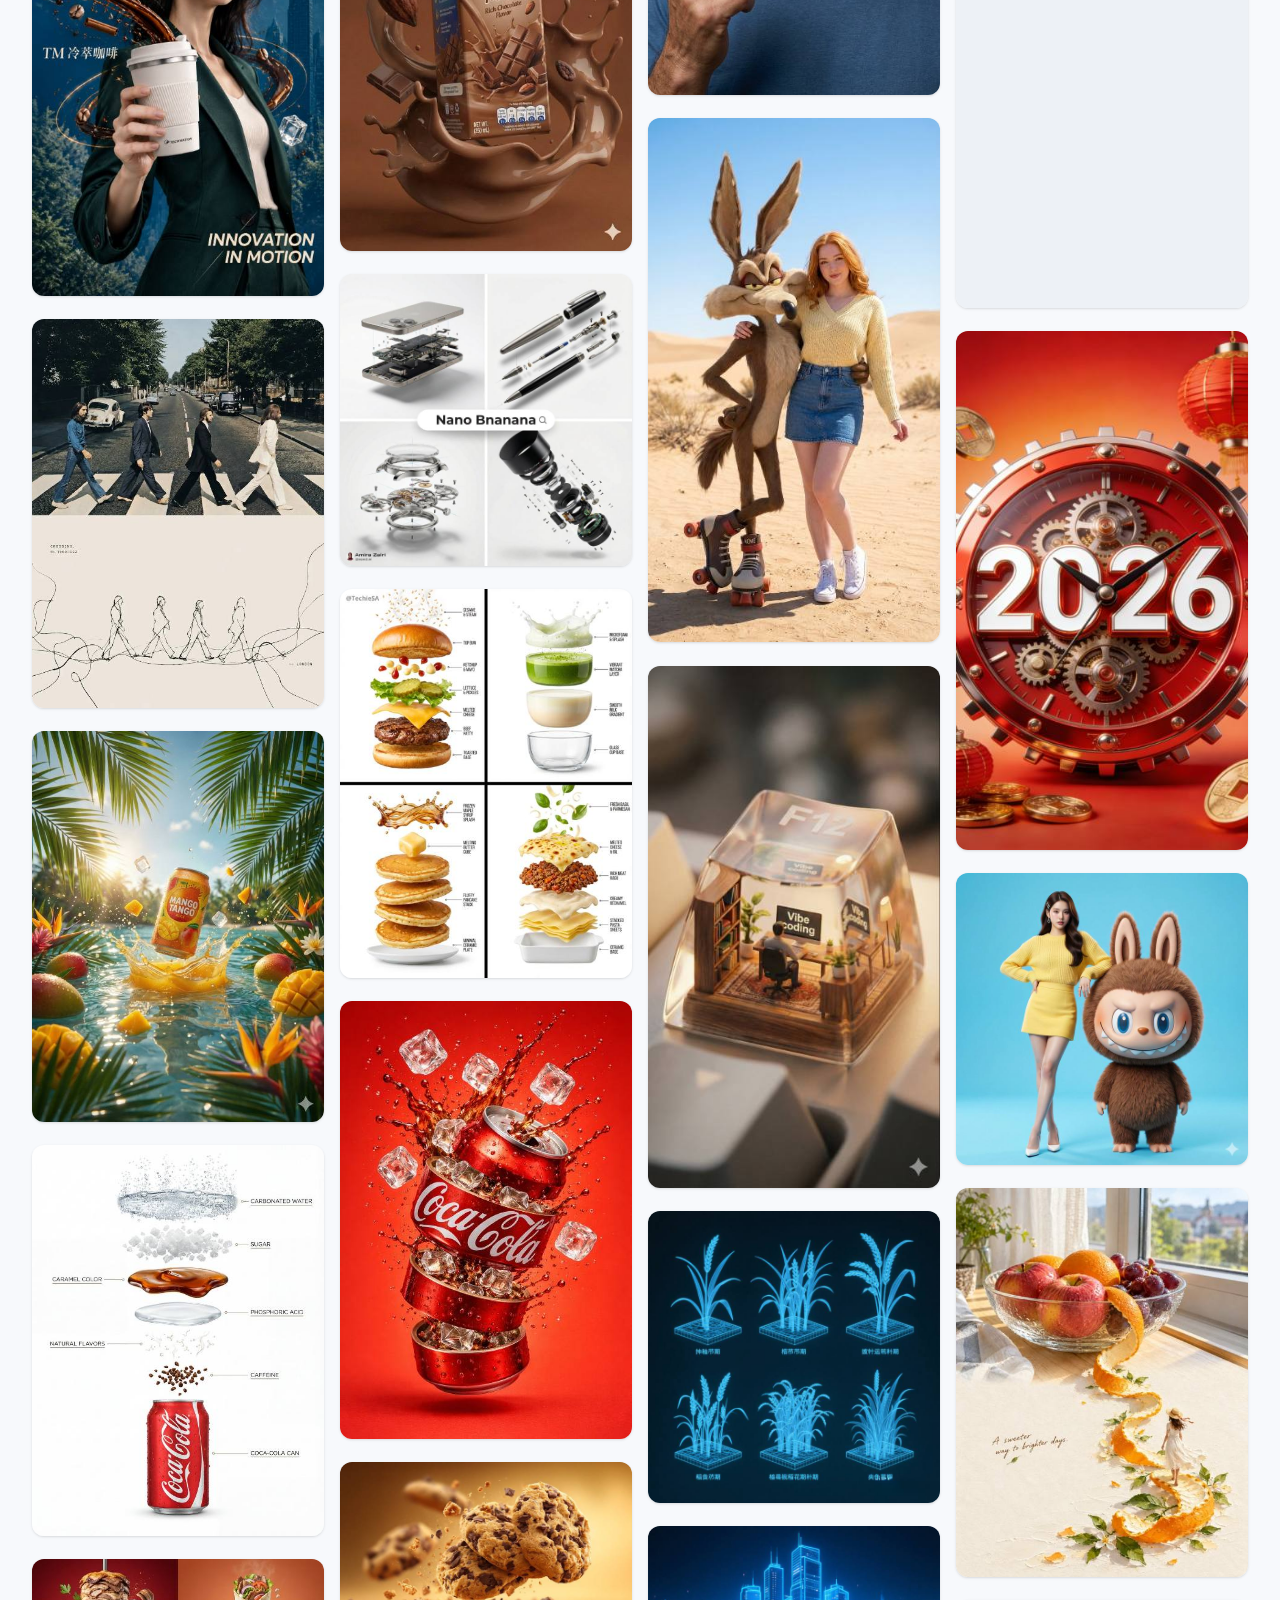
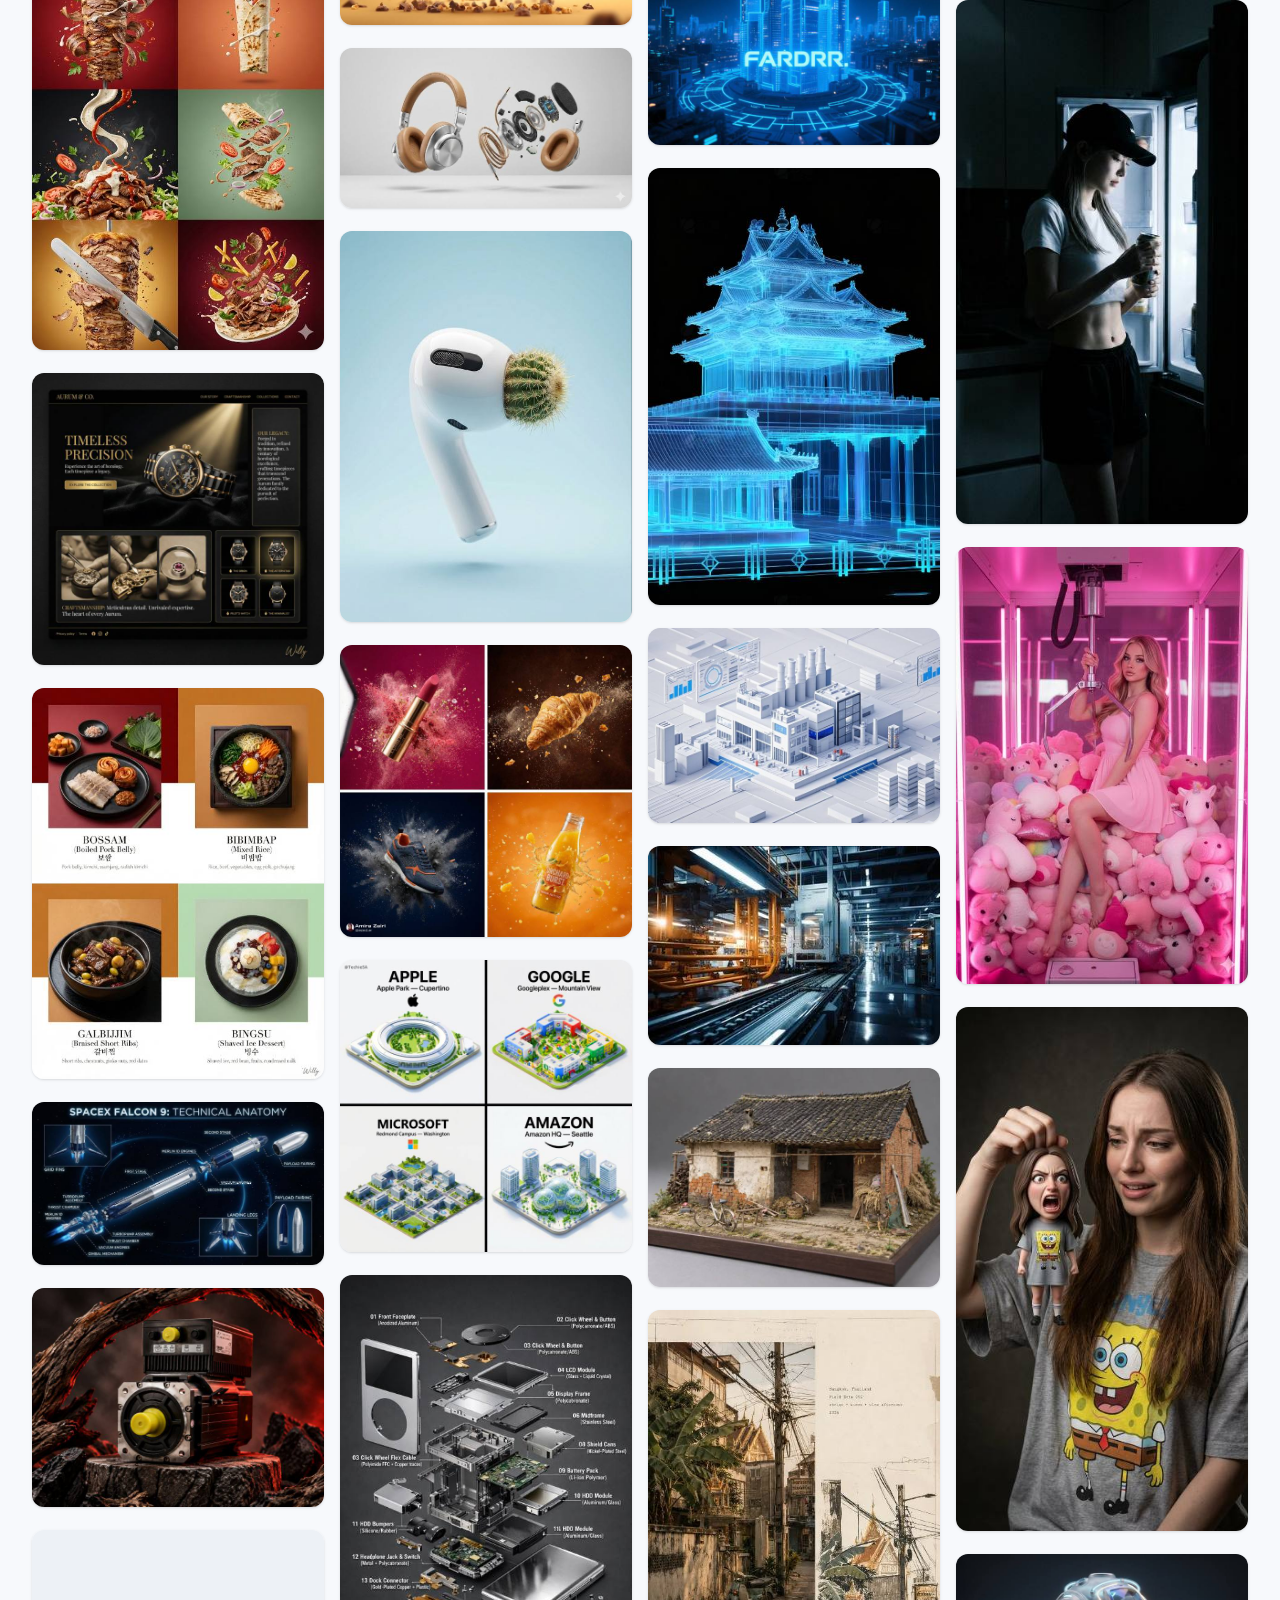
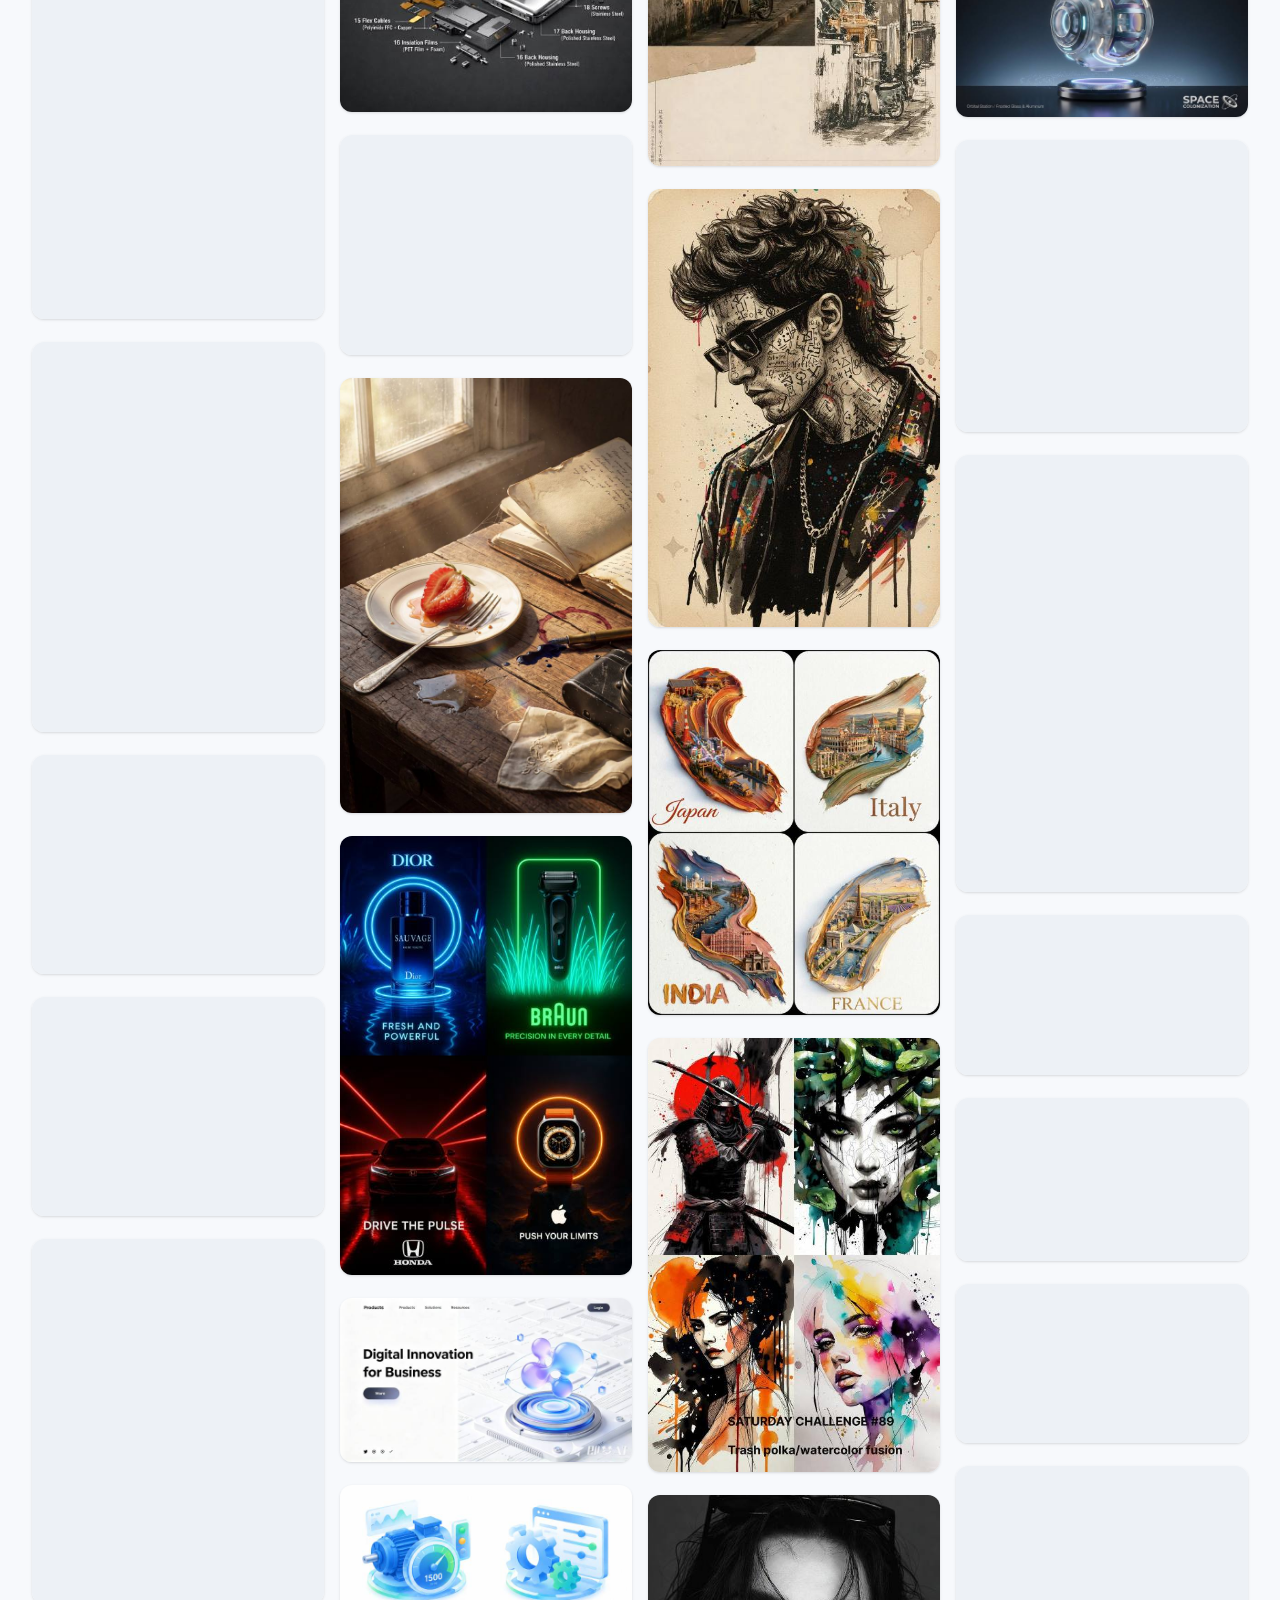
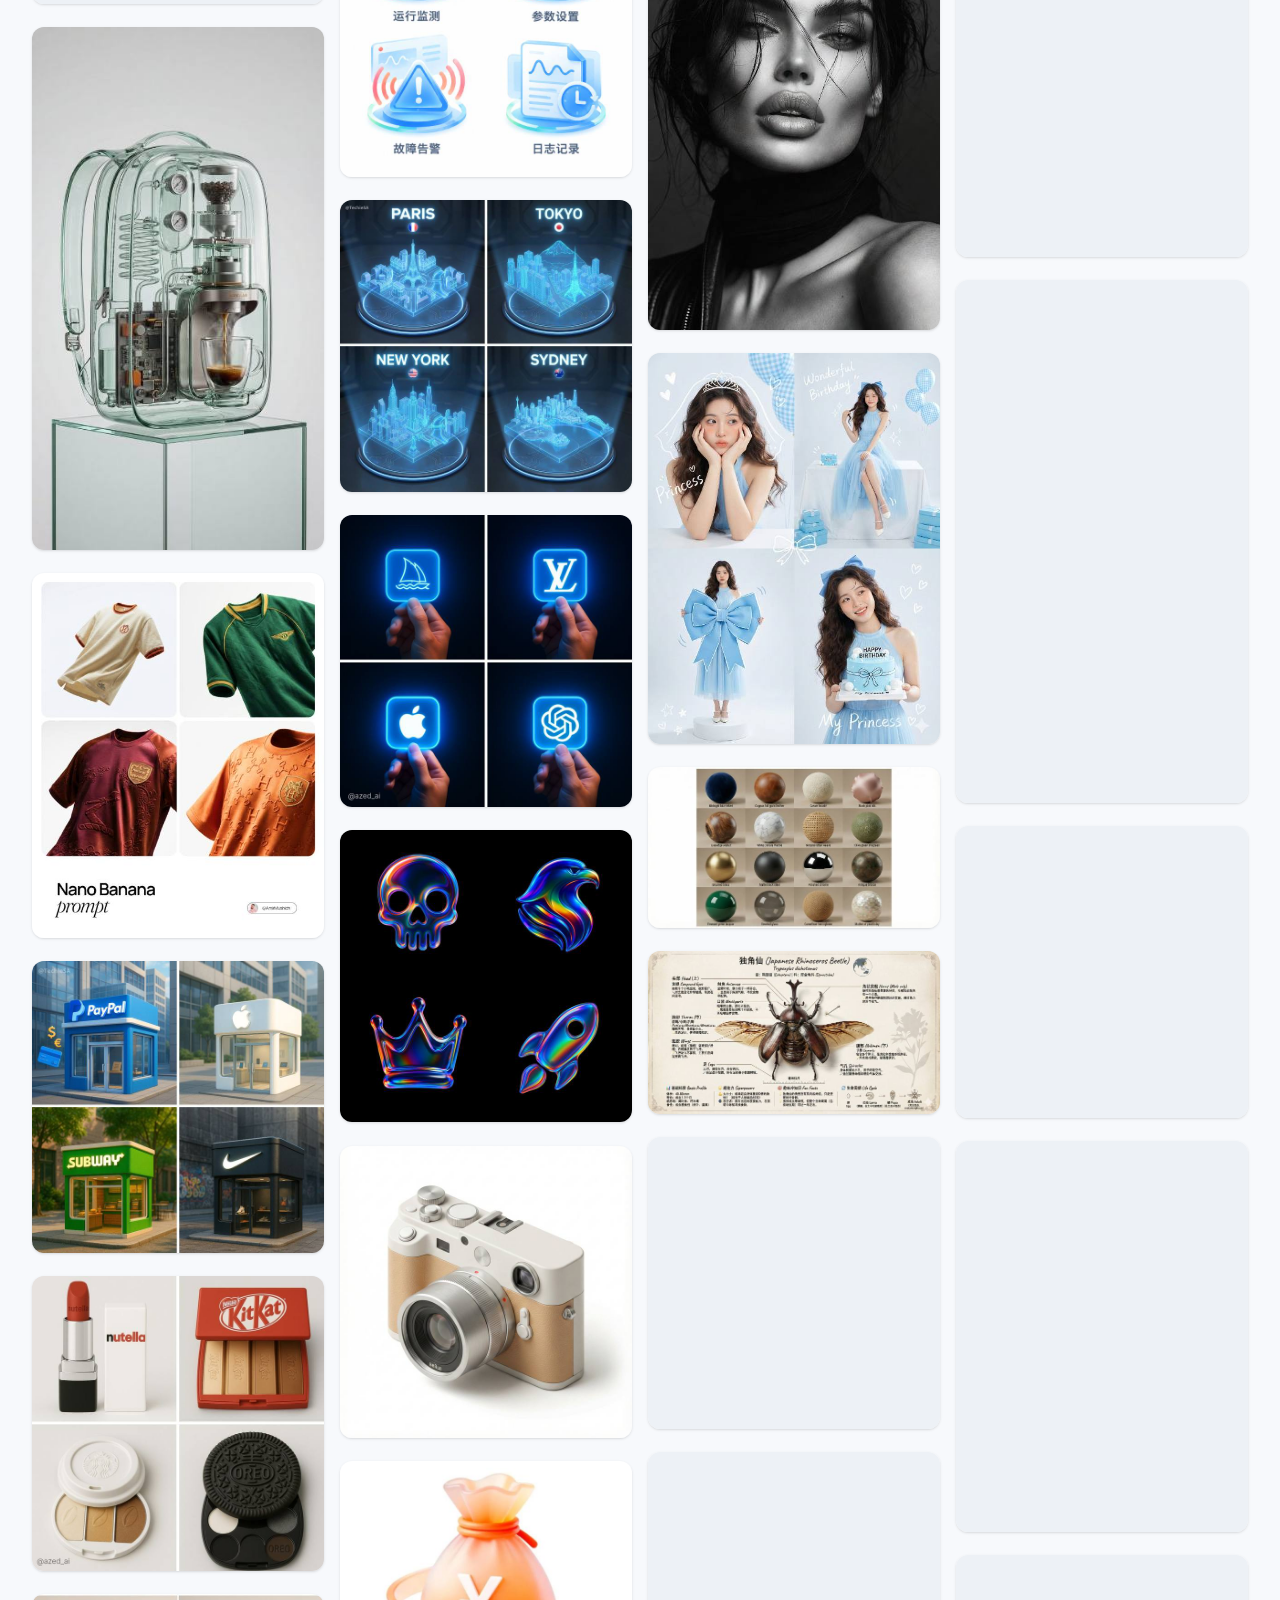
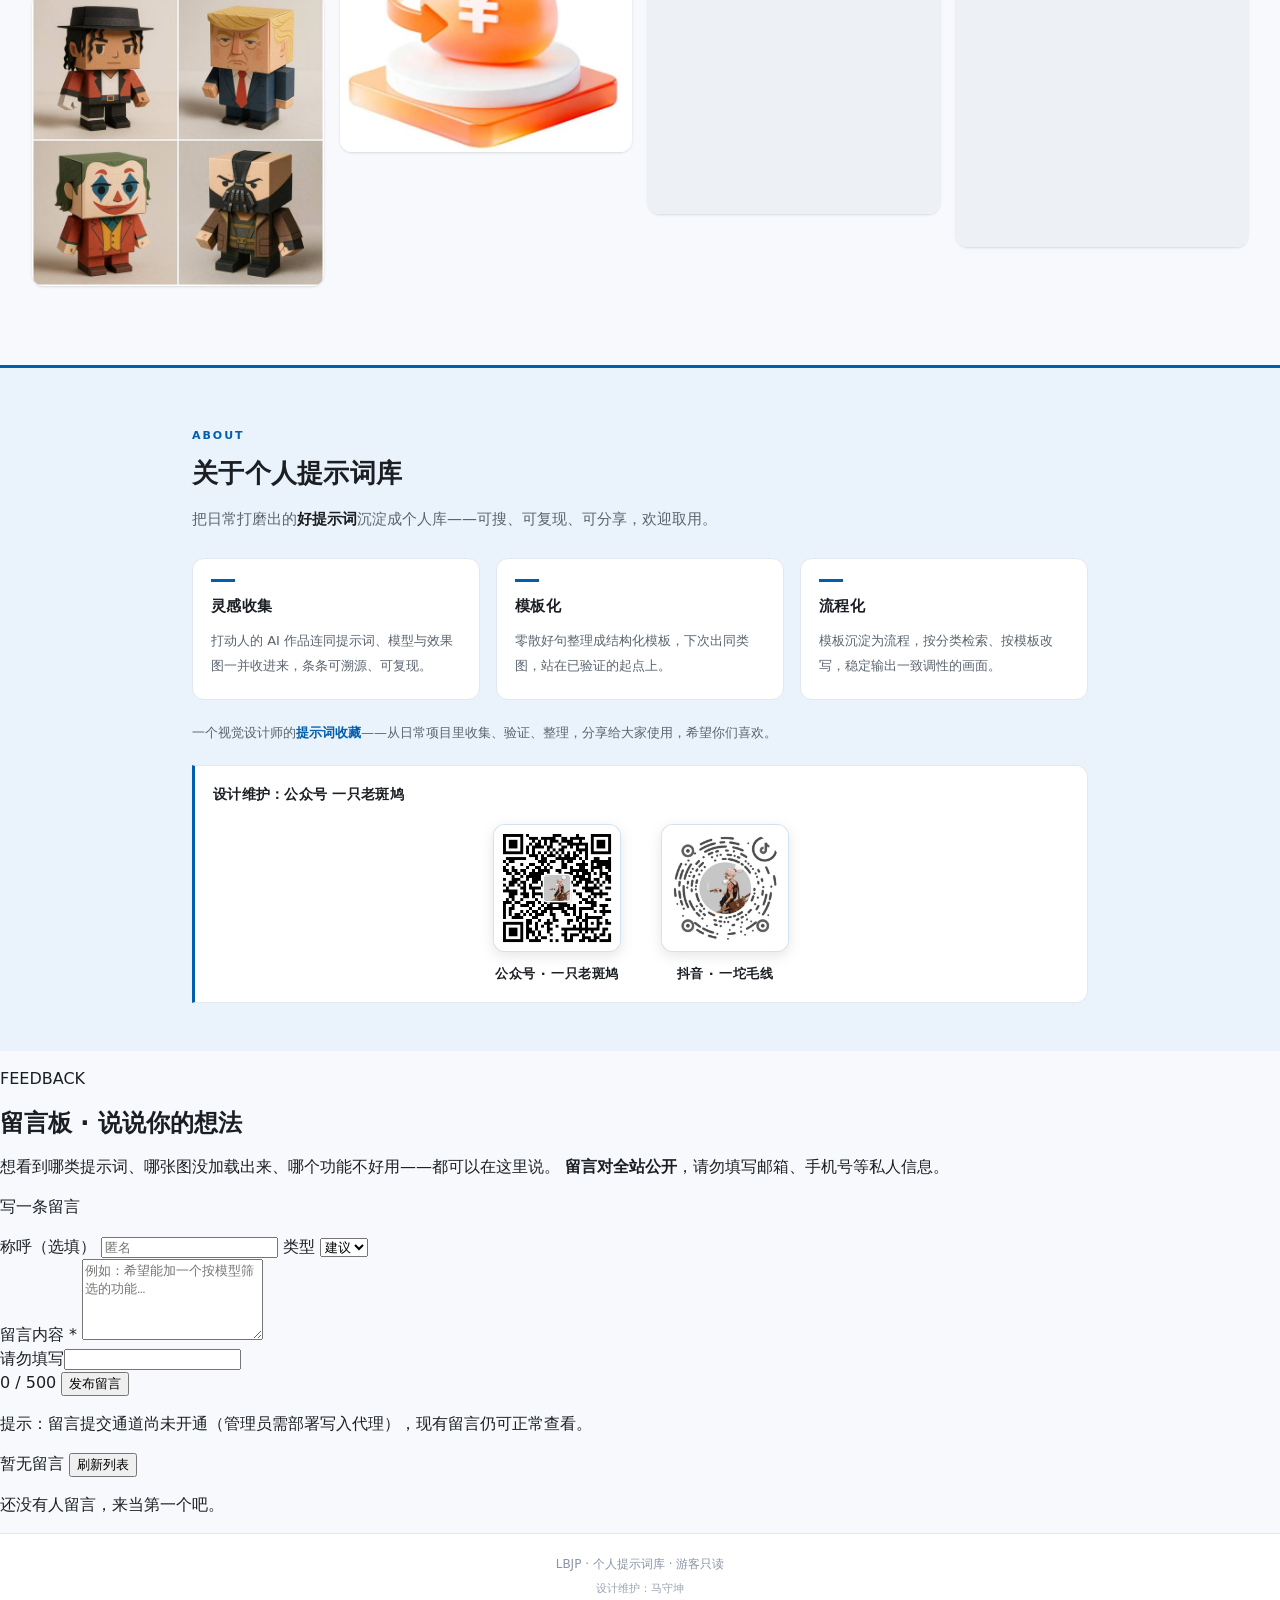
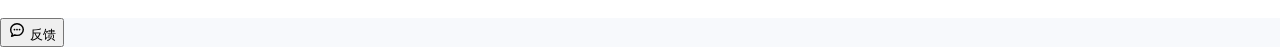
==== commit 182cf9db: "feat: 留言板功能上线 (feedback board)" ====
--- a/index.html
+++ b/index.html
@@ -16,6 +16,7 @@
     </a>
     <nav class="top-nav">
       <a href="#gallery">图库</a>
+      <a href="#feedback">留言板</a>
       <a href="#about">关于</a>
       <a href="admin.html" class="nav-admin">管理员登录</a>
     </nav>
@@ -173,6 +174,66 @@
   </div>
 </section>
 
+<section id="feedback" class="fb-section" aria-label="留言板">
+  <div class="fb-inner">
+    <p class="fb-kicker">FEEDBACK</p>
+    <h2 class="fb-title">留言板 · 说说你的想法</h2>
+    <p class="fb-lead">
+      想看到哪类提示词、哪张图没加载出来、哪个功能不好用——都可以在这里说。
+      <strong>留言对全站公开</strong>，请勿填写邮箱、手机号等私人信息。
+    </p>
+
+    <div class="fb-grid">
+      <form id="fb-form" class="fb-form" autocomplete="off" novalidate>
+        <p class="fb-form-title">写一条留言</p>
+
+        <div class="fb-field-row">
+          <label class="fb-field">
+            <span class="fb-label">称呼（选填）</span>
+            <input id="fb-nickname" type="text" maxlength="20" placeholder="匿名">
+          </label>
+          <label class="fb-field">
+            <span class="fb-label">类型</span>
+            <select id="fb-type">
+              <option value="建议">建议</option>
+              <option value="问题">问题</option>
+              <option value="夸奖">夸奖</option>
+              <option value="其他">其他</option>
+            </select>
+          </label>
+        </div>
+
+        <label class="fb-field">
+          <span class="fb-label">留言内容 *</span>
+          <textarea id="fb-content" rows="5" placeholder="例如：希望能加一个按模型筛选的功能…"></textarea>
+        </label>
+
+        <!-- 蜜罐：真人不可见也填不到；机器人一旦填了，前后端都会直接丢弃 -->
+        <div class="fb-hp" aria-hidden="true">
+          <label>请勿填写<input id="fb-hp" type="text" tabindex="-1" autocomplete="off"></label>
+        </div>
+
+        <div class="fb-form-foot">
+          <span id="fb-count-chars" class="fb-count-chars">0 / 500</span>
+          <button id="fb-submit" type="submit" class="fb-submit">发布留言</button>
+        </div>
+        <p id="fb-msg" class="fb-msg" aria-live="polite"></p>
+        <p id="fb-endpoint-hint" class="fb-hint is-hidden">
+          提示：留言提交通道尚未开通（管理员需部署写入代理），现有留言仍可正常查看。
+        </p>
+      </form>
+
+      <div class="fb-list-wrap">
+        <div class="fb-list-head">
+          <span id="fb-count" class="fb-list-count">…</span>
+          <button id="fb-refresh" type="button" class="fb-refresh">刷新列表</button>
+        </div>
+        <div id="fb-list" class="fb-list" aria-live="polite"></div>
+      </div>
+    </div>
+  </div>
+</section>
+
 <footer class="site-footer">
   <div class="wrap">
     <p class="footer-main">LBJP · 个人提示词库 · 游客只读</p>
@@ -188,7 +249,21 @@
   </svg>
 </button>
 
+<!-- 全站反馈入口：任何页面位置都能一键跳到留言板并聚焦输入框 -->
+<button id="fb-fab" type="button" class="fb-fab" aria-label="我要留言">
+  <svg width="18" height="18" viewBox="0 0 20 20" fill="none" aria-hidden="true">
+    <path d="M17 9.5c0 3.6-3.1 6.5-7 6.5-.9 0-1.8-.15-2.6-.43L4 17l.9-2.6A6.2 6.2 0 0 1 3 9.5C3 5.9 6.1 3 10 3s7 2.9 7 6.5Z"
+      stroke="currentColor" stroke-width="1.6" stroke-linejoin="round"/>
+    <circle cx="7.2" cy="9.5" r="1" fill="currentColor"/>
+    <circle cx="10" cy="9.5" r="1" fill="currentColor"/>
+    <circle cx="12.8" cy="9.5" r="1" fill="currentColor"/>
+  </svg>
+  <span>反馈</span>
+</button>
+
 <script src="app.js"></script>
 <script src="hero-cards.js"></script>
+<script src="feedback-config.js"></script>
+<script src="feedback.js"></script>
 </body>
 </html>
--- a/styles.css
+++ b/styles.css
@@ -116,7 +116,8 @@
 .brand{display:flex;align-items:center;gap:10px;text-decoration:none;color:var(--ink);flex:0 0 auto;
   transition:opacity var(--dur) var(--ease)}
 .brand:hover{opacity:.82}
-.brand-mark{width:28px;height:28px;display:block;flex:0 0 auto}
+/* LBJP 徽标视图框 1195×856（内容约 1:1），定高 + 宽自适应，避免被压成带白边方块 */
+.brand-mark{height:26px;width:auto;max-width:120px;display:block;flex:0 0 auto}
 .brand-name{display:flex;flex-direction:column;line-height:1.15;
   font-size:16px;font-weight:600;letter-spacing:.01em}
 .brand-name em{font-style:normal;font-size:11px;font-weight:400;color:var(--ink-2);letter-spacing:.06em}
